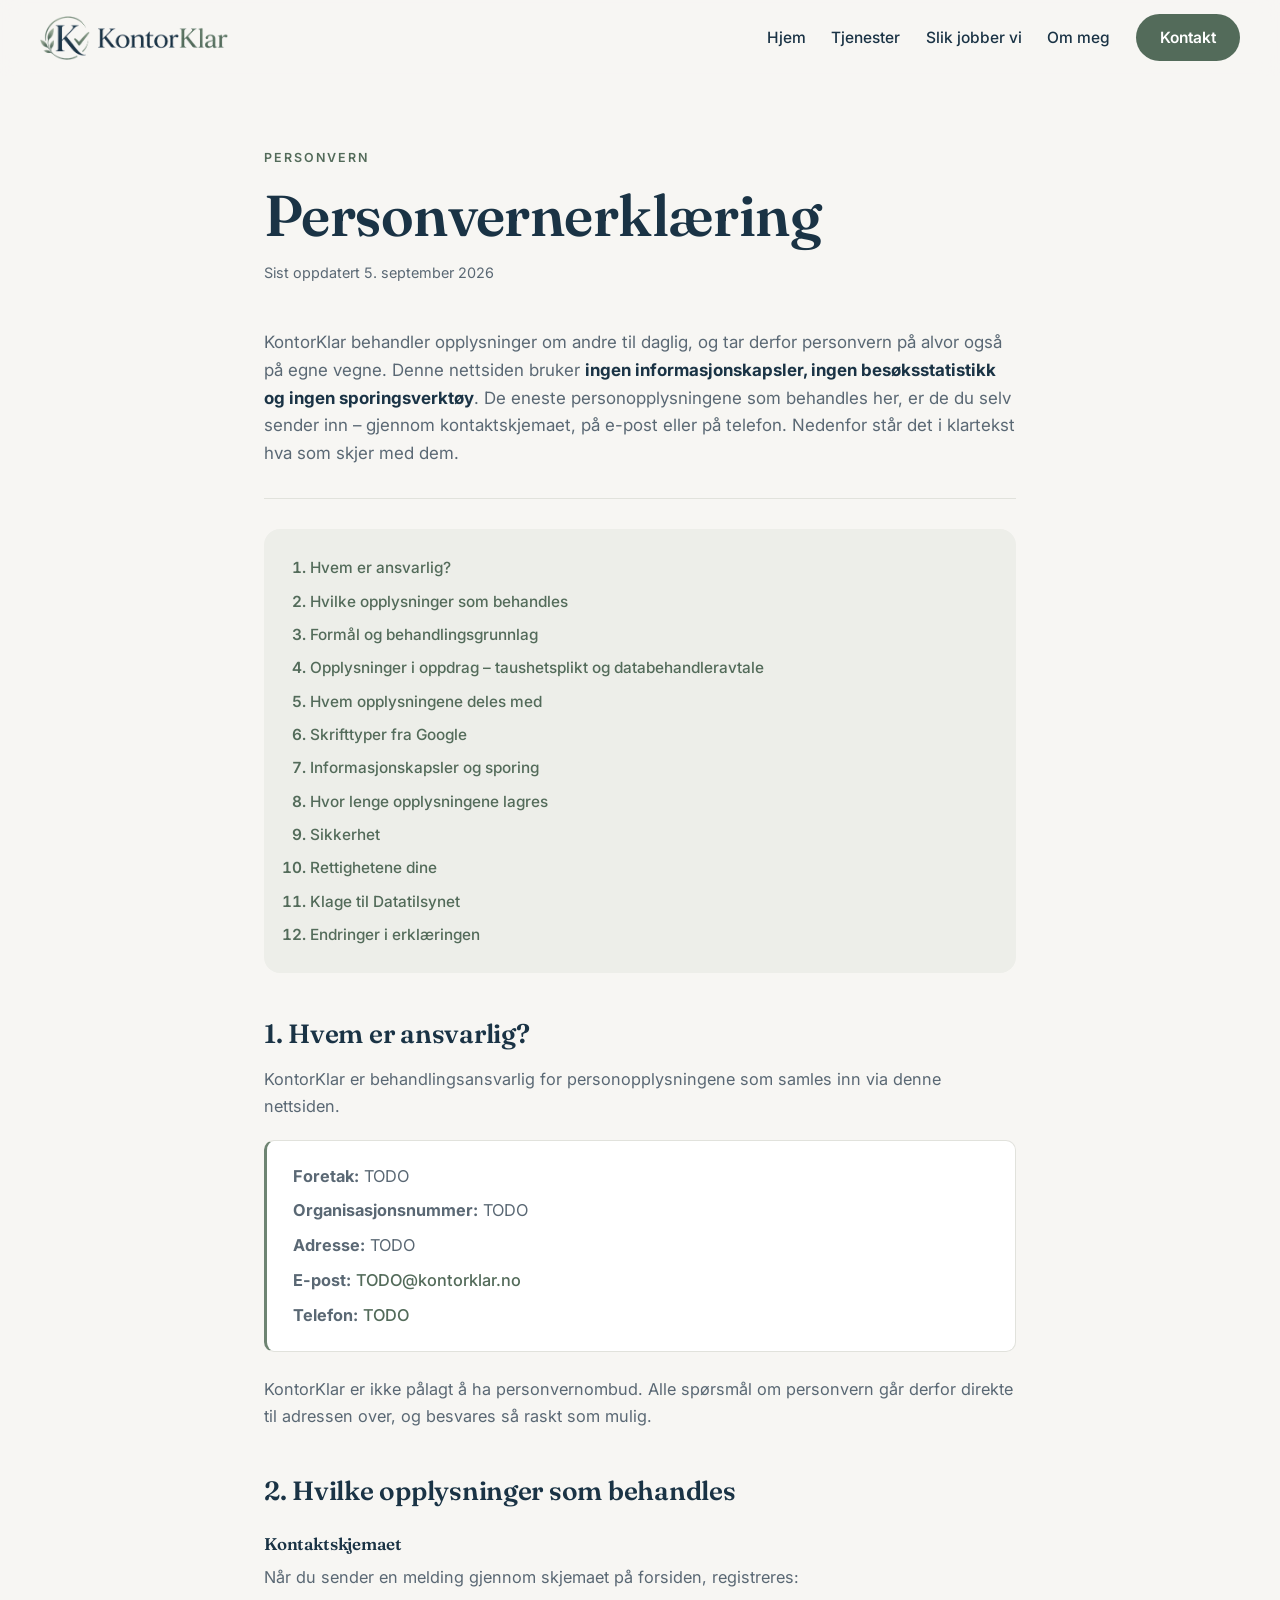
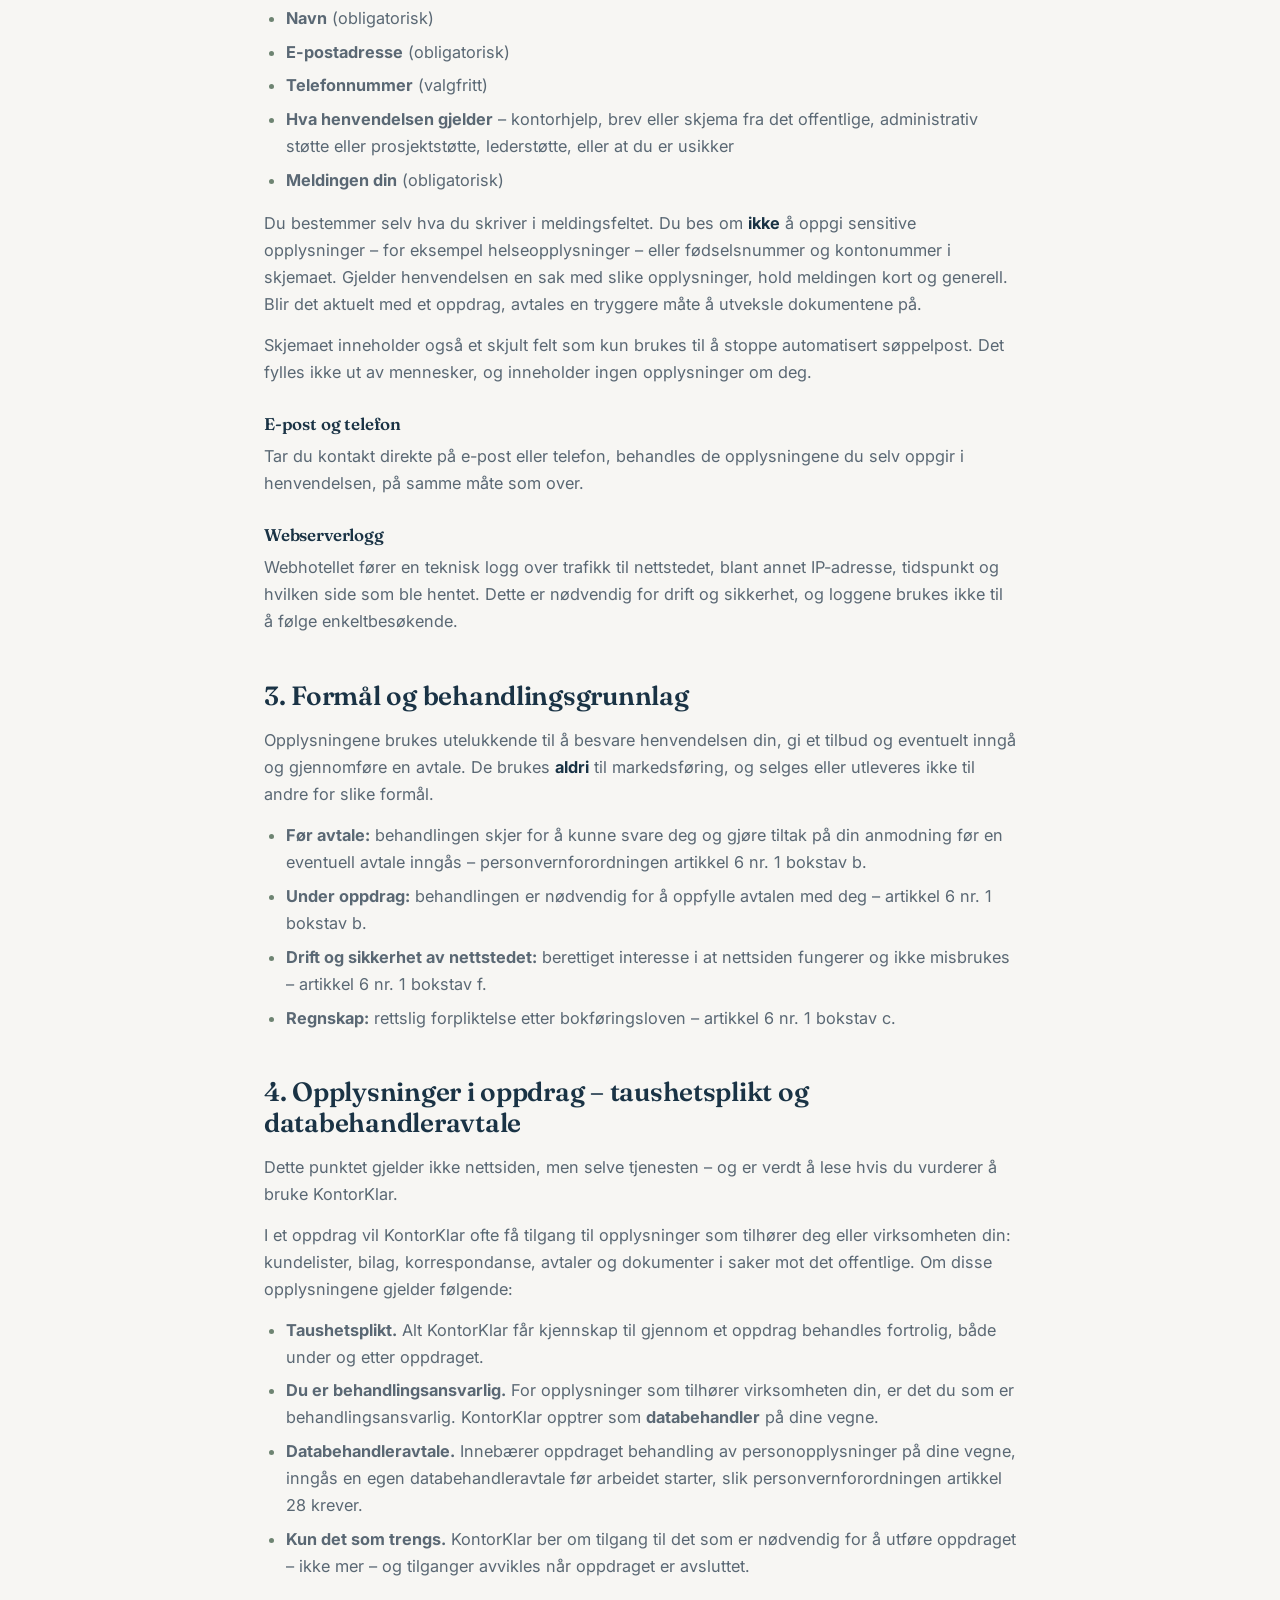
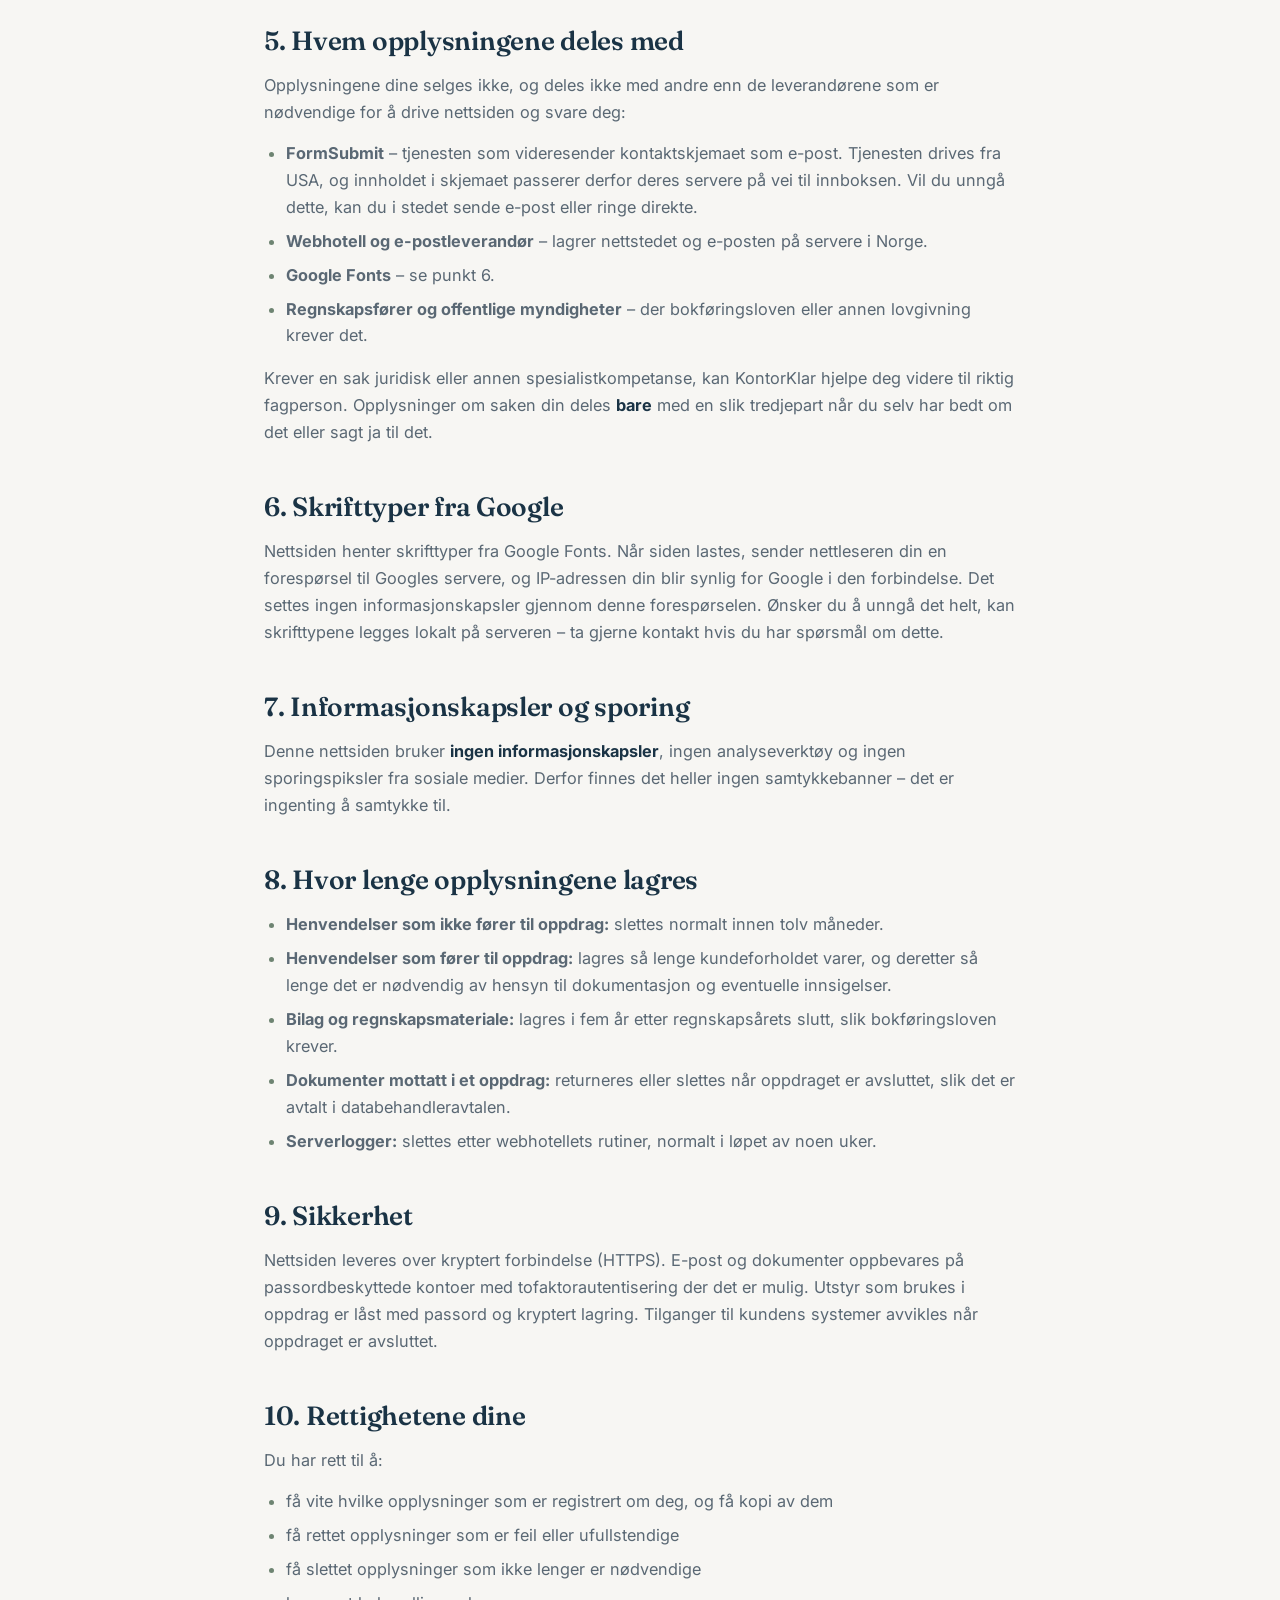
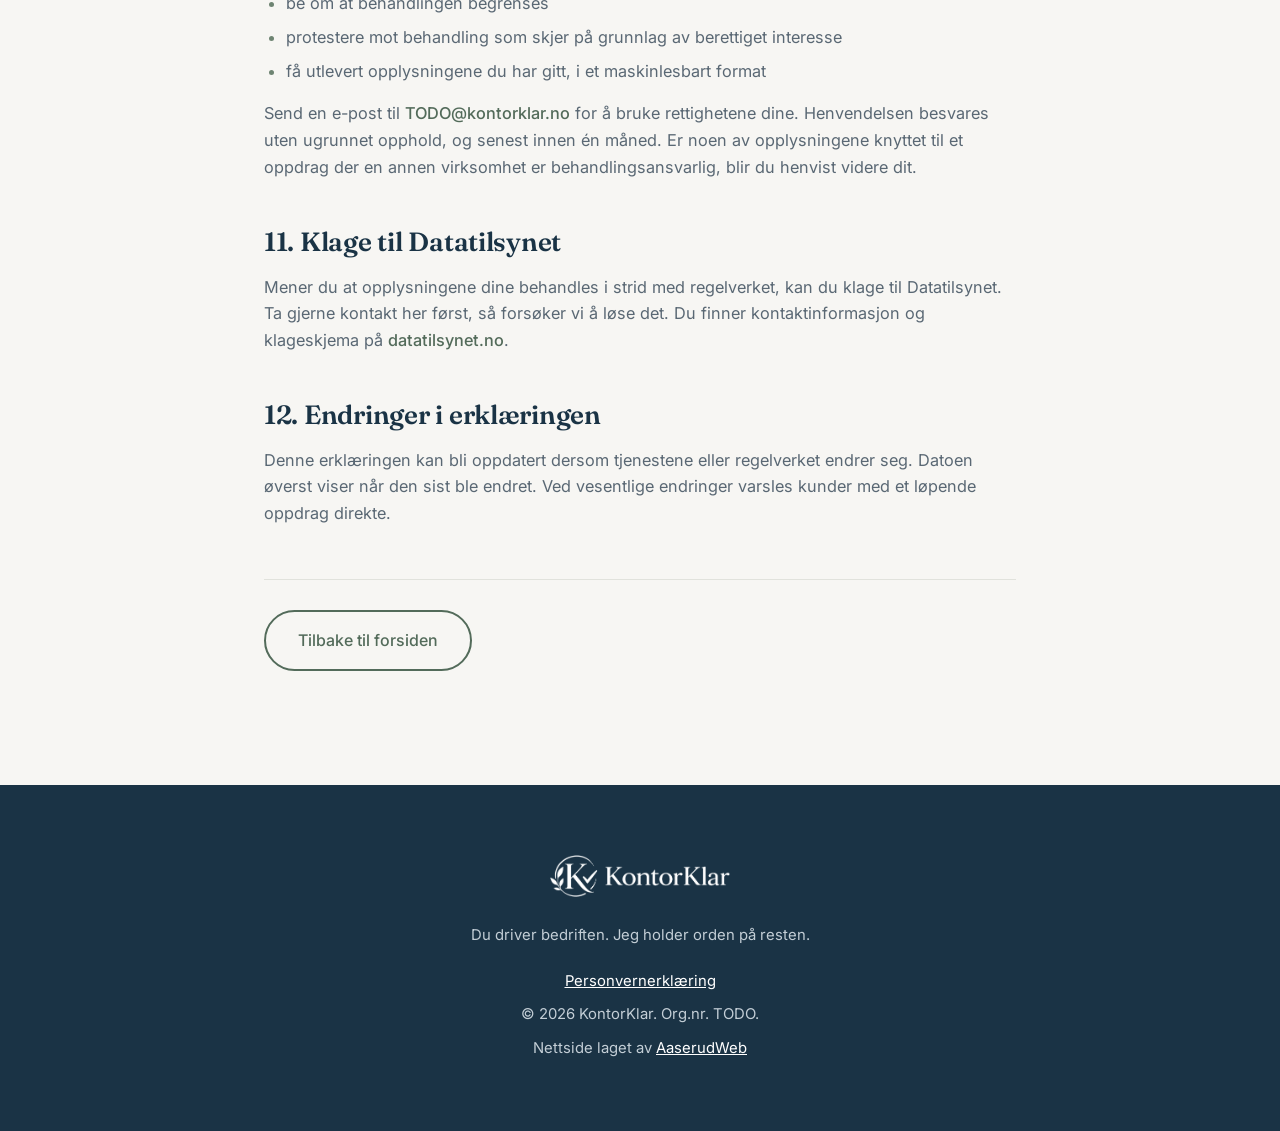
==== personvern.html @ ca3fec5f "Ny kundeside for KontorKlar Statisk én-sides nettside etter husmønsteret: ren HTML/CSS/JS, ingen byg" ====
<!DOCTYPE html>
<html lang="no">
<head>
<meta charset="UTF-8">
<meta name="viewport" content="width=device-width, initial-scale=1.0">
<title>Personvernerklæring – KontorKlar</title>
<meta name="description" content="Slik behandler KontorKlar personopplysninger. Nettsiden bruker ingen informasjonskapsler og ingen sporingsverktøy – kun opplysningene du selv sender inn.">
<link rel="canonical" href="https://kontorklar.no/personvern.html">
<link rel="preconnect" href="https://fonts.googleapis.com">
<link rel="preconnect" href="https://fonts.gstatic.com" crossorigin>
<link href="https://fonts.googleapis.com/css2?family=Fraunces:opsz,wght@9..144,500;9..144,600&family=Inter:wght@400;500;600;700&display=swap" rel="stylesheet">
<link rel="stylesheet" href="css/style.css">
<link rel="icon" type="image/png" href="favicon.png">
</head>
<body>

<a href="#innhold" class="skip-link">Hopp til hovedinnhold</a>

<!-- ======== HEADER ======== -->
<header class="site-header" id="siteHeader">
  <a class="logo" href="index.html" aria-label="KontorKlar – til forsiden">
    <img class="logo__img" src="bilder/logo.png" width="853" height="200"
         alt="KontorKlar – administrativ støtte og lederstøtte">
  </a>
  <nav class="site-nav" id="siteNav" aria-label="Hovedmeny">
    <a href="index.html">Hjem</a>
    <a href="index.html#tjenester">Tjenester</a>
    <a href="index.html#slik">Slik jobber vi</a>
    <a href="index.html#om">Om meg</a>
    <a href="index.html#kontakt" class="nav-cta">Kontakt</a>
  </nav>
  <button class="nav-toggle" id="navToggle" aria-label="Åpne meny" aria-expanded="false" aria-controls="siteNav">
    <span></span><span></span><span></span>
  </button>
</header>

<main id="innhold" tabindex="-1">

  <section class="legal-hero">
    <p class="section-kicker">Personvern</p>
    <h1>Personvernerklæring</h1>
    <!-- TODO: oppdater datoen når erklæringen ferdigstilles -->
    <p class="legal-updated">Sist oppdatert 5. september 2026</p>
  </section>

  <article class="legal">

    <p class="legal-lead">
      KontorKlar behandler opplysninger om andre til daglig, og tar derfor
      personvern på alvor også på egne vegne. Denne nettsiden bruker
      <strong>ingen informasjonskapsler, ingen besøksstatistikk og ingen
      sporingsverktøy</strong>. De eneste personopplysningene som behandles her,
      er de du selv sender inn – gjennom kontaktskjemaet, på e-post eller på
      telefon. Nedenfor står det i klartekst hva som skjer med dem.
    </p>

    <ol class="legal-toc">
      <li><a href="#ansvarlig">Hvem er ansvarlig?</a></li>
      <li><a href="#opplysninger">Hvilke opplysninger som behandles</a></li>
      <li><a href="#grunnlag">Formål og behandlingsgrunnlag</a></li>
      <li><a href="#oppdrag">Opplysninger i oppdrag – taushetsplikt og databehandleravtale</a></li>
      <li><a href="#deling">Hvem opplysningene deles med</a></li>
      <li><a href="#fonter">Skrifttyper fra Google</a></li>
      <li><a href="#cookies">Informasjonskapsler og sporing</a></li>
      <li><a href="#lagringstid">Hvor lenge opplysningene lagres</a></li>
      <li><a href="#sikkerhet">Sikkerhet</a></li>
      <li><a href="#rettigheter">Rettighetene dine</a></li>
      <li><a href="#klage">Klage til Datatilsynet</a></li>
      <li><a href="#endringer">Endringer i erklæringen</a></li>
    </ol>

    <!-- 1 -->
    <h2 id="ansvarlig">1. Hvem er ansvarlig?</h2>
    <p>
      KontorKlar er behandlingsansvarlig for personopplysningene som samles inn
      via denne nettsiden.
    </p>
    <div class="legal-box">
      <ul>
        <!-- TODO: fyll inn foretaksnavn, org.nr., adresse, e-post og telefon -->
        <li><strong>Foretak:</strong> TODO</li>
        <li><strong>Organisasjonsnummer:</strong> TODO</li>
        <li><strong>Adresse:</strong> TODO</li>
        <li><strong>E-post:</strong> <a href="mailto:TODO@kontorklar.no">TODO@kontorklar.no</a></li>
        <li><strong>Telefon:</strong> <a href="tel:+47TODO">TODO</a></li>
      </ul>
    </div>
    <p>
      KontorKlar er ikke pålagt å ha personvernombud. Alle spørsmål om personvern
      går derfor direkte til adressen over, og besvares så raskt som mulig.
    </p>

    <!-- 2 -->
    <h2 id="opplysninger">2. Hvilke opplysninger som behandles</h2>

    <h3>Kontaktskjemaet</h3>
    <p>Når du sender en melding gjennom skjemaet på forsiden, registreres:</p>
    <ul>
      <li><strong>Navn</strong> (obligatorisk)</li>
      <li><strong>E-postadresse</strong> (obligatorisk)</li>
      <li><strong>Telefonnummer</strong> (valgfritt)</li>
      <li><strong>Hva henvendelsen gjelder</strong> – kontorhjelp, brev eller skjema fra det offentlige, administrativ støtte eller prosjektstøtte, lederstøtte, eller at du er usikker</li>
      <li><strong>Meldingen din</strong> (obligatorisk)</li>
    </ul>
    <p>
      Du bestemmer selv hva du skriver i meldingsfeltet. Du bes om <strong>ikke</strong>
      å oppgi sensitive opplysninger – for eksempel helseopplysninger – eller
      fødselsnummer og kontonummer i skjemaet. Gjelder henvendelsen en sak med
      slike opplysninger, hold meldingen kort og generell. Blir det aktuelt med et
      oppdrag, avtales en tryggere måte å utveksle dokumentene på.
    </p>
    <p>
      Skjemaet inneholder også et skjult felt som kun brukes til å stoppe
      automatisert søppelpost. Det fylles ikke ut av mennesker, og inneholder
      ingen opplysninger om deg.
    </p>

    <h3>E-post og telefon</h3>
    <p>
      Tar du kontakt direkte på e-post eller telefon, behandles de opplysningene
      du selv oppgir i henvendelsen, på samme måte som over.
    </p>

    <h3>Webserverlogg</h3>
    <p>
      Webhotellet fører en teknisk logg over trafikk til nettstedet, blant annet
      IP-adresse, tidspunkt og hvilken side som ble hentet. Dette er nødvendig for
      drift og sikkerhet, og loggene brukes ikke til å følge enkeltbesøkende.
    </p>

    <!-- 3 -->
    <h2 id="grunnlag">3. Formål og behandlingsgrunnlag</h2>
    <p>
      Opplysningene brukes utelukkende til å besvare henvendelsen din, gi et
      tilbud og eventuelt inngå og gjennomføre en avtale. De brukes
      <strong>aldri</strong> til markedsføring, og selges eller utleveres ikke til
      andre for slike formål.
    </p>
    <ul>
      <li>
        <strong>Før avtale:</strong> behandlingen skjer for å kunne svare deg og
        gjøre tiltak på din anmodning før en eventuell avtale inngås – personvern­forordningen artikkel 6 nr. 1 bokstav b.
      </li>
      <li>
        <strong>Under oppdrag:</strong> behandlingen er nødvendig for å oppfylle
        avtalen med deg – artikkel 6 nr. 1 bokstav b.
      </li>
      <li>
        <strong>Drift og sikkerhet av nettstedet:</strong> berettiget interesse i
        at nettsiden fungerer og ikke misbrukes – artikkel 6 nr. 1 bokstav f.
      </li>
      <li>
        <strong>Regnskap:</strong> rettslig forpliktelse etter bokføringsloven –
        artikkel 6 nr. 1 bokstav c.
      </li>
    </ul>

    <!-- 4 -->
    <h2 id="oppdrag">4. Opplysninger i oppdrag – taushetsplikt og databehandleravtale</h2>
    <p>
      Dette punktet gjelder ikke nettsiden, men selve tjenesten – og er verdt å
      lese hvis du vurderer å bruke KontorKlar.
    </p>
    <p>
      I et oppdrag vil KontorKlar ofte få tilgang til opplysninger som tilhører
      deg eller virksomheten din: kundelister, bilag, korrespondanse, avtaler og
      dokumenter i saker mot det offentlige. Om disse opplysningene gjelder
      følgende:
    </p>
    <ul>
      <li>
        <strong>Taushetsplikt.</strong> Alt KontorKlar får kjennskap til gjennom
        et oppdrag behandles fortrolig, både under og etter oppdraget.
      </li>
      <li>
        <strong>Du er behandlingsansvarlig.</strong> For opplysninger som tilhører
        virksomheten din, er det du som er behandlingsansvarlig. KontorKlar
        opptrer som <strong>databehandler</strong> på dine vegne.
      </li>
      <li>
        <strong>Databehandleravtale.</strong> Innebærer oppdraget behandling av
        personopplysninger på dine vegne, inngås en egen databehandleravtale før
        arbeidet starter, slik personvernforordningen artikkel 28 krever.
      </li>
      <li>
        <strong>Kun det som trengs.</strong> KontorKlar ber om tilgang til det
        som er nødvendig for å utføre oppdraget – ikke mer – og tilganger avvikles
        når oppdraget er avsluttet.
      </li>
    </ul>

    <!-- 5 -->
    <h2 id="deling">5. Hvem opplysningene deles med</h2>
    <p>
      Opplysningene dine selges ikke, og deles ikke med andre enn de
      leverandørene som er nødvendige for å drive nettsiden og svare deg:
    </p>
    <ul>
      <li>
        <strong>FormSubmit</strong> – tjenesten som videresender kontaktskjemaet
        som e-post. Tjenesten drives fra USA, og innholdet i skjemaet passerer
        derfor deres servere på vei til innboksen. Vil du unngå dette, kan du i
        stedet sende e-post eller ringe direkte.
      </li>
      <li>
        <strong>Webhotell og e-postleverandør</strong> – lagrer nettstedet og
        e-posten på servere i Norge.
      </li>
      <li>
        <strong>Google Fonts</strong> – se punkt 6.
      </li>
      <li>
        <strong>Regnskapsfører og offentlige myndigheter</strong> – der
        bokføringsloven eller annen lovgivning krever det.
      </li>
    </ul>
    <p>
      Krever en sak juridisk eller annen spesialistkompetanse, kan KontorKlar
      hjelpe deg videre til riktig fagperson. Opplysninger om saken din deles
      <strong>bare</strong> med en slik tredjepart når du selv har bedt om det
      eller sagt ja til det.
    </p>

    <!-- 6 -->
    <h2 id="fonter">6. Skrifttyper fra Google</h2>
    <p>
      Nettsiden henter skrifttyper fra Google Fonts. Når siden lastes, sender
      nettleseren din en forespørsel til Googles servere, og IP-adressen din blir
      synlig for Google i den forbindelse. Det settes ingen informasjonskapsler
      gjennom denne forespørselen. Ønsker du å unngå det helt, kan skrifttypene
      legges lokalt på serveren – ta gjerne kontakt hvis du har spørsmål om dette.
    </p>

    <!-- 7 -->
    <h2 id="cookies">7. Informasjonskapsler og sporing</h2>
    <p>
      Denne nettsiden bruker <strong>ingen informasjonskapsler</strong>, ingen
      analyseverktøy og ingen sporingspiksler fra sosiale medier. Derfor finnes
      det heller ingen samtykkebanner – det er ingenting å samtykke til.
    </p>

    <!-- 8 -->
    <h2 id="lagringstid">8. Hvor lenge opplysningene lagres</h2>
    <ul>
      <li>
        <strong>Henvendelser som ikke fører til oppdrag:</strong> slettes normalt
        innen tolv måneder.
      </li>
      <li>
        <strong>Henvendelser som fører til oppdrag:</strong> lagres så lenge
        kundeforholdet varer, og deretter så lenge det er nødvendig av hensyn til
        dokumentasjon og eventuelle innsigelser.
      </li>
      <li>
        <strong>Bilag og regnskapsmateriale:</strong> lagres i fem år etter
        regnskapsårets slutt, slik bokføringsloven krever.
      </li>
      <li>
        <strong>Dokumenter mottatt i et oppdrag:</strong> returneres eller slettes
        når oppdraget er avsluttet, slik det er avtalt i databehandleravtalen.
      </li>
      <li>
        <strong>Serverlogger:</strong> slettes etter webhotellets rutiner,
        normalt i løpet av noen uker.
      </li>
    </ul>

    <!-- 9 -->
    <h2 id="sikkerhet">9. Sikkerhet</h2>
    <p>
      Nettsiden leveres over kryptert forbindelse (HTTPS). E-post og dokumenter
      oppbevares på passordbeskyttede kontoer med tofaktorautentisering der det er
      mulig. Utstyr som brukes i oppdrag er låst med passord og kryptert lagring.
      Tilganger til kundens systemer avvikles når oppdraget er avsluttet.
    </p>

    <!-- 10 -->
    <h2 id="rettigheter">10. Rettighetene dine</h2>
    <p>Du har rett til å:</p>
    <ul>
      <li>få vite hvilke opplysninger som er registrert om deg, og få kopi av dem</li>
      <li>få rettet opplysninger som er feil eller ufullstendige</li>
      <li>få slettet opplysninger som ikke lenger er nødvendige</li>
      <li>be om at behandlingen begrenses</li>
      <li>protestere mot behandling som skjer på grunnlag av berettiget interesse</li>
      <li>få utlevert opplysningene du har gitt, i et maskinlesbart format</li>
    </ul>
    <p>
      Send en e-post til <a href="mailto:TODO@kontorklar.no">TODO@kontorklar.no</a>
      for å bruke rettighetene dine. Henvendelsen besvares uten ugrunnet opphold,
      og senest innen én måned. Er noen av opplysningene knyttet til et oppdrag
      der en annen virksomhet er behandlingsansvarlig, blir du henvist videre dit.
    </p>

    <!-- 11 -->
    <h2 id="klage">11. Klage til Datatilsynet</h2>
    <p>
      Mener du at opplysningene dine behandles i strid med regelverket, kan du
      klage til Datatilsynet. Ta gjerne kontakt her først, så forsøker vi å løse
      det. Du finner kontaktinformasjon og klageskjema på
      <a href="https://www.datatilsynet.no/" target="_blank" rel="noopener">datatilsynet.no<span class="visually-hidden"> (åpnes i ny fane)</span></a>.
    </p>

    <!-- 12 -->
    <h2 id="endringer">12. Endringer i erklæringen</h2>
    <p>
      Denne erklæringen kan bli oppdatert dersom tjenestene eller regelverket
      endrer seg. Datoen øverst viser når den sist ble endret. Ved vesentlige
      endringer varsles kunder med et løpende oppdrag direkte.
    </p>

    <p class="legal-back">
      <a class="btn btn--ghost" href="index.html">Tilbake til forsiden</a>
    </p>

  </article>

</main>

<!-- ======== FOOTER ======== -->
<footer class="site-footer">
  <div class="footer__brand">
    <img src="bilder/logo-lys.png" width="853" height="200" alt="KontorKlar" loading="lazy">
  </div>
  <p class="footer__tagline">Du driver bedriften. Jeg holder orden på resten.</p>
  <p class="footer__legal"><a href="personvern.html">Personvernerklæring</a></p>
  <p class="footer__copy">© <span id="year">2026</span> KontorKlar. Org.nr. TODO.</p>
  <p class="footer__credit">Nettside laget av <a href="https://aaserudweb.no" target="_blank" rel="noopener">AaserudWeb</a></p>
</footer>

<script src="js/main.js"></script>
</body>
</html>
---- css/style.css ----
/* ============================================================
   KontorKlar – kontorklar.no
   Ett stilark, ingen rammeverk, ingen byggesteg.
   Fargene ligger som variabler øverst – endre der, ikke nedover.
   ============================================================ */

/* ======== VARIABLER ======== */

/* Navy og grønn er hentet rett ut av logofila (bilder/logo.png):
   #1A3345 fra «Kontor», #536B5A fra «Klar». Endres logoen, hent
   fargene på nytt derfra – ikke gjett. */
:root {
  --bg: #f7f6f3;            /* varm off-white, samme som delingsbildet */
  --bg-alt: #edeee9;        /* annenhver seksjon */
  --surface: #ffffff;
  --border: #e1e2dc;

  --ink: #1a3345;           /* merkenavy – brødtekst og overskrifter */
  --ink-soft: #5a6874;      /* dempet tekst – 5,3:1 mot --bg */

  --green: #6e8472;         /* lys bladgrønn – ikoner og grafikk (3,7:1) */
  --green-strong: #536b5a;  /* merkegrønn – tekst og knapper (5,4:1) */
  --green-dark: #3e5344;    /* hover */
  --green-wash: #e8ece7;    /* svak grønn flate bak ikoner */

  --dark: #1a3345;          /* merkenavy – fremhevet bånd og footer */
  --dark-soft: #c3ced6;     /* dempet tekst på mørk bakgrunn – 8,2:1 */
  --dark-border: #31495c;

  --field-border: #767f94;  /* synlig kant på skjemafelt (WCAG 1.4.11) */

  --radius: 16px;
  --radius-sm: 10px;
  --shadow: 0 10px 40px rgba(26, 51, 69, 0.08);
  --shadow-lift: 0 16px 44px rgba(26, 51, 69, 0.13);

  --font-head: "Fraunces", Georgia, "Times New Roman", serif;
  --font-body: "Inter", system-ui, -apple-system, "Segoe UI", sans-serif;
  --container: 1120px;
  --header-h: 76px;
}

* { box-sizing: border-box; margin: 0; padding: 0; }

html {
  scroll-behavior: smooth;
  /* Ankerlenker skal ikke havne bak den faste headeren */
  scroll-padding-top: calc(var(--header-h) + 16px);
}

body {
  background: var(--bg);
  color: var(--ink);
  font-family: var(--font-body);
  font-size: 1.02rem;
  line-height: 1.65;
  -webkit-font-smoothing: antialiased;
  overflow-x: hidden;
}

h1, h2, h3 {
  font-family: var(--font-head);
  font-weight: 600;
  line-height: 1.15;
  letter-spacing: -0.01em;
}

h1 { font-size: clamp(2.1rem, 5.2vw, 3.6rem); }
h2 { font-size: clamp(1.75rem, 3.8vw, 2.6rem); }
h3 { font-size: clamp(1.12rem, 1.9vw, 1.35rem); }

p { color: var(--ink-soft); }

a { color: inherit; text-decoration: none; }

img { max-width: 100%; display: block; }

ul { list-style: none; }

/* ======== TILGJENGELIGHET ======== */

/* Tydelig omriss for alt som kan nås med Tab. :focus-visible vises kun
   ved tastaturbruk, ikke ved museklikk. */
:focus-visible {
  outline: 3px solid var(--green-strong);
  outline-offset: 3px;
  border-radius: 4px;
}

/* «Hopp til hovedinnhold» – skjult til den får tastaturfokus. */
.skip-link {
  position: absolute;
  left: 12px;
  top: -70px;
  z-index: 1200;
  background: var(--surface);
  color: var(--ink);
  padding: 12px 20px;
  border: 1px solid var(--border);
  border-radius: var(--radius-sm);
  font-weight: 600;
  transition: top 0.2s ease;
}
.skip-link:focus { top: 12px; }

/* Synlig for skjermlesere, skjult visuelt. */
.visually-hidden {
  position: absolute !important;
  width: 1px; height: 1px;
  padding: 0; margin: -1px;
  overflow: hidden;
  clip: rect(0, 0, 0, 0);
  white-space: nowrap;
  border: 0;
}

/* ======== LAYOUT ======== */

.container {
  width: 100%;
  max-width: var(--container);
  margin: 0 auto;
  padding: 0 24px;
}

section {
  padding: clamp(64px, 9vw, 118px) 0;
}

.section-alt { background: var(--bg-alt); }

.section-head {
  max-width: 720px;
  margin-bottom: clamp(36px, 5vw, 58px);
}

.section-head--center {
  margin-left: auto;
  margin-right: auto;
  text-align: center;
}

/* Liten versal etikett over overskriften */
.section-kicker {
  font-size: 0.78rem;
  font-weight: 600;
  letter-spacing: 0.16em;
  text-transform: uppercase;
  color: var(--green-strong);
  margin-bottom: 14px;
}

.section-head p {
  margin-top: 16px;
  font-size: 1.08rem;
}

/* ======== KNAPPER ======== */

.btn {
  display: inline-block;
  padding: 15px 32px;
  border-radius: 999px;
  font-family: var(--font-body);
  font-size: 1rem;
  font-weight: 600;
  border: 2px solid transparent;
  cursor: pointer;
  text-align: center;
  transition: transform 0.2s ease, background 0.2s ease, color 0.2s ease,
              border-color 0.2s ease, box-shadow 0.2s ease;
}
.btn:hover { transform: translateY(-2px); }

.btn--primary {
  background: var(--green-strong);
  color: #fff;
  box-shadow: 0 8px 24px rgba(83, 107, 90, 0.28);
}
.btn--primary:hover { background: var(--green-dark); }

.btn--ghost {
  border-color: var(--green-strong);
  color: var(--green-strong);
  background: transparent;
}
.btn--ghost:hover { background: var(--green-wash); }

/* På mørk bakgrunn */
.btn--light {
  background: #fff;
  color: var(--dark);
}
.btn--light:hover { background: var(--dark-soft); }

.btn--full { display: block; width: 100%; }

.btn-row {
  display: flex;
  flex-wrap: wrap;
  gap: 14px;
  margin-top: 34px;
}

/* ======== HEADER ======== */

.site-header {
  position: fixed;
  inset: 0 0 auto 0;
  z-index: 1000;
  height: var(--header-h);
  display: flex;
  align-items: center;
  justify-content: space-between;
  gap: 20px;
  padding: 0 clamp(18px, 4vw, 40px);
  background: rgba(247, 246, 243, 0.82);
  backdrop-filter: blur(10px);
  -webkit-backdrop-filter: blur(10px);
  border-bottom: 1px solid transparent;
  transition: background 0.25s ease, border-color 0.25s ease, box-shadow 0.25s ease;
}
.site-header.is-scrolled {
  background: rgba(247, 246, 243, 0.96);
  border-bottom-color: var(--border);
  box-shadow: 0 4px 20px rgba(26, 51, 69, 0.06);
}

.logo {
  display: inline-flex;
  align-items: center;
  gap: 11px;
  flex-shrink: 0;
}
/* Logoen er en horisontal låsing av merket og ordmerket, klippet ut av
   kundens logofil. Ordmerket ligger i bildet, så headeren har ingen
   egen tekst ved siden av. */
.logo__img {
  height: 44px;
  width: auto;
  display: block;
}

.site-nav {
  display: flex;
  align-items: center;
  gap: clamp(14px, 2vw, 30px);
  font-size: 0.97rem;
  font-weight: 500;
}
.site-nav a { color: var(--ink); transition: color 0.2s ease; }
.site-nav a:hover { color: var(--green-strong); }

.site-nav .nav-cta {
  background: var(--green-strong);
  color: #fff;
  padding: 11px 24px;
  border-radius: 999px;
  font-weight: 600;
}
.site-nav .nav-cta:hover { background: var(--green-dark); color: #fff; }

/* Hamburger – skjult over 760px */
.nav-toggle {
  display: none;
  flex-direction: column;
  justify-content: center;
  gap: 6px;
  width: 46px;
  height: 46px;
  padding: 0 10px;
  background: transparent;
  border: 0;
  cursor: pointer;
}
.nav-toggle span {
  display: block;
  height: 2px;
  width: 100%;
  background: var(--ink);
  border-radius: 2px;
  transition: transform 0.25s ease, opacity 0.2s ease;
}
.nav-toggle.is-open span:nth-child(1) { transform: translateY(8px) rotate(45deg); }
.nav-toggle.is-open span:nth-child(2) { opacity: 0; }
.nav-toggle.is-open span:nth-child(3) { transform: translateY(-8px) rotate(-45deg); }

/* ======== HERO ======== */

.hero {
  padding-top: calc(var(--header-h) + clamp(56px, 9vw, 104px));
  padding-bottom: clamp(64px, 9vw, 110px);
  position: relative;
  overflow: hidden;
}

/* Rolig grønn tone i bakgrunnen – ingen bilder nødvendig */
.hero::before {
  content: "";
  position: absolute;
  top: -18%;
  right: -12%;
  width: min(760px, 70vw);
  aspect-ratio: 1;
  border-radius: 50%;
  background: radial-gradient(circle, rgba(110, 132, 114, 0.20), rgba(110, 132, 114, 0) 68%);
  pointer-events: none;
}

.hero .container { position: relative; }

.hero__inner { max-width: 780px; }

.hero__eyebrow {
  display: inline-block;
  background: var(--green-wash);
  color: var(--green-strong);
  font-size: 0.83rem;
  font-weight: 600;
  letter-spacing: 0.06em;
  padding: 7px 16px;
  border-radius: 999px;
  margin-bottom: 24px;
}

.hero h1 { margin-bottom: 22px; }

.hero__lead {
  font-size: clamp(1.05rem, 1.9vw, 1.24rem);
  max-width: 620px;
}

/* Tre korte tillitspunkter under knappene */
.hero__points {
  display: flex;
  flex-wrap: wrap;
  gap: 12px 30px;
  margin-top: 40px;
  font-size: 0.95rem;
  color: var(--ink-soft);
}
.hero__points li {
  display: flex;
  align-items: center;
  gap: 9px;
}
.hero__points svg {
  width: 19px; height: 19px;
  color: var(--green);
  flex-shrink: 0;
}

/* ======== TJENESTEKORT ======== */

.card-grid {
  display: grid;
  grid-template-columns: repeat(auto-fit, minmax(270px, 1fr));
  gap: 22px;
}

/* Fire tjenestekort ligger best i 2×2. Med auto-fit blir det tre på
   første rad og ett alene på den andre, og det ser uferdig ut. */
#tjenester .card-grid {
  grid-template-columns: repeat(2, 1fr);
}

.card {
  background: var(--surface);
  border: 1px solid var(--border);
  border-radius: var(--radius);
  padding: clamp(26px, 3vw, 34px);
  box-shadow: var(--shadow);
  transition: transform 0.25s ease, box-shadow 0.25s ease;
}
.card:hover {
  transform: translateY(-4px);
  box-shadow: var(--shadow-lift);
}

.card__icon {
  width: 52px;
  height: 52px;
  display: grid;
  place-items: center;
  border-radius: 14px;
  background: var(--green-wash);
  color: var(--green-strong);
  margin-bottom: 20px;
}
.card__icon svg { width: 26px; height: 26px; }

.card h3 { margin-bottom: 12px; }
.card p { font-size: 0.97rem; }

/* Punktliste inne i kortene – konkrete oppgaver, ikke kategorier */
.card__list {
  margin-top: 16px;
  display: flex;
  flex-wrap: wrap;
  gap: 7px;
}
.card__list li {
  font-size: 0.85rem;
  color: var(--ink-soft);
  background: var(--bg-alt);
  border-radius: 999px;
  padding: 5px 13px;
}

/* ======== FREMHEVET BÅND: BREV OG OFFENTLIG KONTAKT ======== */

.band {
  background: var(--dark);
  color: #fff;
}
.band h2 { color: #fff; }
.band p { color: var(--dark-soft); }

.band__grid {
  display: grid;
  grid-template-columns: 1.05fr 0.95fr;
  gap: clamp(34px, 5vw, 68px);
  align-items: center;
}

.band__lead {
  font-size: clamp(1.02rem, 1.7vw, 1.15rem);
  margin-top: 18px;
}

/* Nummererte steg: oversikt → frister → dokumentasjon → svar */
.steps { margin-top: 30px; display: grid; gap: 18px; }
.steps li {
  display: flex;
  gap: 16px;
  align-items: flex-start;
}
.steps__num {
  flex-shrink: 0;
  width: 34px; height: 34px;
  display: grid;
  place-items: center;
  border-radius: 50%;
  border: 1px solid var(--dark-border);
  background: rgba(255, 255, 255, 0.06);
  font-size: 0.88rem;
  font-weight: 600;
  color: #fff;
}
.steps strong { display: block; color: #fff; font-weight: 600; }
.steps span.steps__text { color: var(--dark-soft); font-size: 0.95rem; }

/* Sitatboksen: «Én kontakt – riktig hjelp.» */
.band__quote {
  background: rgba(255, 255, 255, 0.05);
  border: 1px solid var(--dark-border);
  border-radius: var(--radius);
  padding: clamp(28px, 4vw, 40px);
}
.band__quote blockquote {
  font-family: var(--font-head);
  font-size: clamp(1.3rem, 2.4vw, 1.7rem);
  line-height: 1.3;
  color: #fff;
  margin-bottom: 18px;
}
.band__quote p { font-size: 0.97rem; }
.band__quote .btn { margin-top: 26px; }

/* ======== SLIK KAN DU KJØPE ======== */

.plan {
  background: var(--surface);
  border: 1px solid var(--border);
  border-radius: var(--radius);
  padding: clamp(28px, 3.2vw, 38px);
  display: flex;
  flex-direction: column;
}
.plan__tag {
  font-size: 0.78rem;
  font-weight: 600;
  letter-spacing: 0.14em;
  text-transform: uppercase;
  color: var(--green-strong);
  margin-bottom: 14px;
}
.plan h3 { margin-bottom: 12px; }
.plan p { font-size: 0.97rem; }
.plan__note {
  margin-top: auto;
  padding-top: 22px;
  font-size: 0.88rem;
  color: var(--ink-soft);
}

.section-foot {
  margin-top: 40px;
  text-align: center;
}
.section-foot p { margin-bottom: 22px; }

/* ======== HVEM ======== */

/* Ni målgrupper – tre kolonner gir et rent 3×3 i stedet for 5+4 */
.who-grid {
  display: grid;
  grid-template-columns: repeat(3, 1fr);
  gap: 14px;
}
.who-grid li {
  display: flex;
  align-items: center;
  gap: 12px;
  background: var(--surface);
  border: 1px solid var(--border);
  border-radius: var(--radius-sm);
  padding: 16px 20px;
  font-size: 0.97rem;
  font-weight: 500;
}
.who-grid svg {
  width: 18px; height: 18px;
  color: var(--green);
  flex-shrink: 0;
}

/* ======== OM TRUDE ======== */

.about {
  display: grid;
  grid-template-columns: 0.85fr 1.15fr;
  gap: clamp(34px, 5vw, 70px);
  align-items: center;
}

.about__figure { margin: 0; }

.about__photo {
  width: 100%;
  aspect-ratio: 4 / 5;
  object-fit: cover;
  border-radius: var(--radius);
  box-shadow: var(--shadow);
}

/* Midlertidig monogram til portrettet foreligger */
.about__placeholder {
  width: 100%;
  aspect-ratio: 4 / 5;
  border-radius: var(--radius);
  background: linear-gradient(160deg, var(--green-wash), var(--bg-alt));
  border: 1px solid var(--border);
  display: grid;
  place-items: center;
  box-shadow: var(--shadow);
}
.about__placeholder span {
  font-family: var(--font-head);
  font-size: clamp(2.4rem, 6vw, 3.6rem);
  color: var(--green-strong);
}

.about__body h2 { margin-bottom: 20px; }
.about__body p + p { margin-top: 16px; }

.about__quote {
  font-family: var(--font-head);
  font-size: clamp(1.2rem, 2.2vw, 1.5rem);
  line-height: 1.35;
  color: var(--ink);
  border-left: 3px solid var(--green);
  padding-left: 20px;
  margin: 28px 0;
}

/* Verdiene: fleksibilitet, struktur, tillit, erfaring, diskresjon, gjennomføring */
.values {
  display: flex;
  flex-wrap: wrap;
  gap: 9px;
  margin-top: 26px;
}
.values li {
  font-size: 0.87rem;
  font-weight: 500;
  color: var(--green-strong);
  background: var(--green-wash);
  border-radius: 999px;
  padding: 7px 16px;
}

/* ======== KONTAKT ======== */

.contact {
  display: grid;
  grid-template-columns: 0.9fr 1.1fr;
  gap: clamp(34px, 5vw, 64px);
  align-items: start;
}

.contact-list { margin-top: 30px; display: grid; gap: 20px; }
.contact-list li {
  display: flex;
  flex-direction: column;
  gap: 3px;
}
.contact-list strong {
  font-size: 0.78rem;
  font-weight: 600;
  letter-spacing: 0.13em;
  text-transform: uppercase;
  color: var(--ink-soft);
}
.contact-list a,
.contact-list span {
  font-size: 1.06rem;
  font-weight: 500;
  color: var(--green-strong);
}
.contact-list a:hover { text-decoration: underline; }

/* Fyller ut venstre kolonne, som ellers ble stående tom under
   kontaktopplysningene – og senker terskelen for å ta kontakt ved å
   si hva som faktisk skjer etterpå. */
.contact-steps {
  margin-top: 38px;
  padding-top: 28px;
  border-top: 1px solid var(--border);
}
.contact-steps__head {
  font-size: 0.78rem;
  font-weight: 600;
  letter-spacing: 0.13em;
  text-transform: uppercase;
  color: var(--ink-soft);
  margin-bottom: 20px;
}
.contact-steps ol {
  list-style: none;
  counter-reset: steg;
  display: grid;
  gap: 15px;
}
.contact-steps li {
  counter-increment: steg;
  display: flex;
  gap: 14px;
  align-items: flex-start;
  font-size: 0.97rem;
  color: var(--ink-soft);
}
.contact-steps li::before {
  content: counter(steg);
  flex-shrink: 0;
  width: 28px;
  height: 28px;
  display: grid;
  place-items: center;
  border-radius: 50%;
  background: var(--green-wash);
  color: var(--green-strong);
  font-size: 0.85rem;
  font-weight: 600;
}

.contact-form {
  background: var(--surface);
  border: 1px solid var(--border);
  border-radius: var(--radius);
  padding: clamp(26px, 3.4vw, 40px);
  box-shadow: var(--shadow);
}

.form-row { margin-bottom: 18px; }
.form-row--split {
  display: grid;
  grid-template-columns: 1fr 1fr;
  gap: 18px;
}

.form-row label {
  display: block;
  font-size: 0.88rem;
  font-weight: 600;
  margin-bottom: 7px;
  color: var(--ink);
}

.form-row input,
.form-row select,
.form-row textarea {
  width: 100%;
  padding: 13px 15px;
  font-family: var(--font-body);
  font-size: 1rem;
  color: var(--ink);
  background: var(--bg);
  border: 1px solid var(--field-border);
  border-radius: var(--radius-sm);
  transition: border-color 0.2s ease, box-shadow 0.2s ease;
}
.form-row textarea { resize: vertical; min-height: 130px; }

.form-row input:focus,
.form-row select:focus,
.form-row textarea:focus {
  border-color: var(--green-strong);
  box-shadow: 0 0 0 3px rgba(83, 107, 90, 0.15);
}

.contact-form .btn { margin-top: 6px; }

.form-note {
  margin-top: 18px;
  font-size: 0.85rem;
  line-height: 1.55;
  color: var(--ink-soft);
}
.form-note a { color: var(--green-strong); font-weight: 600; }
.form-note a:hover { text-decoration: underline; }

/* ======== FOOTER ======== */

.site-footer {
  background: var(--dark);
  color: var(--dark-soft);
  text-align: center;
  padding: clamp(48px, 6vw, 70px) 24px;
}
.site-footer p { color: var(--dark-soft); font-size: 0.93rem; }

/* Footeren står på merkenavy, så her brukes den lyse revers-logoen */
.footer__brand {
  display: inline-block;
  margin-bottom: 18px;
}
.footer__brand img { height: 42px; width: auto; }

.footer__tagline { margin-bottom: 22px; }
.footer__legal { margin-bottom: 8px; }
.footer__legal a { color: #fff; text-decoration: underline; }
.footer__copy { font-size: 0.87rem; }
.footer__credit { font-size: 0.85rem; margin-top: 10px; }
.footer__credit a { color: #fff; text-decoration: underline; }

/* ======== JURIDISKE SIDER (personvern) ======== */

.legal-hero {
  padding-top: calc(var(--header-h) + clamp(44px, 6vw, 72px));
  padding-bottom: clamp(28px, 4vw, 44px);
  max-width: 800px;
  margin: 0 auto;
  padding-left: 24px;
  padding-right: 24px;
}
.legal-hero h1 { margin-bottom: 12px; }
.legal-updated { font-size: 0.9rem; }

.legal {
  max-width: 800px;
  margin: 0 auto;
  padding: 0 24px clamp(64px, 8vw, 100px);
}

.legal-lead {
  font-size: 1.06rem;
  padding-bottom: 30px;
  border-bottom: 1px solid var(--border);
}
.legal-lead strong { color: var(--ink); }

/* Innholdsfortegnelse med ankere til hvert kapittel */
.legal-toc {
  list-style: decimal;
  margin: 30px 0 46px;
  padding: 26px 26px 26px 46px;
  background: var(--bg-alt);
  border-radius: var(--radius);
  display: grid;
  gap: 8px;
  font-size: 0.96rem;
}
.legal-toc li::marker { color: var(--green-strong); font-weight: 600; }
.legal-toc a { color: var(--green-strong); font-weight: 500; }
.legal-toc a:hover { text-decoration: underline; }

.legal h2 {
  font-size: clamp(1.3rem, 2.4vw, 1.65rem);
  margin: 46px 0 16px;
  scroll-margin-top: calc(var(--header-h) + 20px);
}
.legal h3 {
  font-size: 1.06rem;
  margin: 28px 0 10px;
}
.legal p { margin-bottom: 14px; }
.legal p strong { color: var(--ink); }

.legal ul {
  list-style: disc;
  padding-left: 22px;
  margin-bottom: 16px;
  color: var(--ink-soft);
}
.legal ul li { margin-bottom: 7px; }
.legal ul li::marker { color: var(--green); }

.legal a { color: var(--green-strong); font-weight: 500; }
.legal a:hover { text-decoration: underline; }

/* Faktaboks – kontaktopplysninger, frister o.l. */
.legal-box {
  background: var(--surface);
  border: 1px solid var(--border);
  border-left: 3px solid var(--green);
  border-radius: var(--radius-sm);
  padding: 22px 26px;
  margin: 20px 0 24px;
}
.legal-box ul {
  list-style: none;
  padding: 0;
  margin: 0;
  display: grid;
  gap: 8px;
}
.legal-box ul li { margin: 0; }

.legal-back {
  margin-top: 52px;
  padding-top: 30px;
  border-top: 1px solid var(--border);
}

/* ======== REVEAL ========
   Seksjoner toner inn ved skroll.

   Merk at skjul-tilstanden henger på .js-ready, som main.js setter på
   <html> først når scriptet faktisk kjører. Er JavaScript slått av –
   eller blir js/main.js glemt ved opplasting – settes klassen aldri, og
   alt innhold vises som normalt. Innholdet kan altså ikke bli usynlig. */

.js-ready .reveal {
  opacity: 0;
  transform: translateY(24px);
  transition: opacity 0.6s ease, transform 0.6s ease;
}
.js-ready .reveal.is-visible {
  opacity: 1;
  transform: none;
}

/* ======== MOBIL ======== */

@media (max-width: 760px) {
  .nav-toggle { display: flex; }

  /* Menyen glir inn fra høyre */
  .site-nav {
    position: fixed;
    top: 0;
    right: 0;
    height: 100vh;
    width: min(78vw, 320px);
    flex-direction: column;
    align-items: flex-start;
    justify-content: center;
    gap: 26px;
    padding: 32px 34px;
    background: var(--surface);
    box-shadow: -12px 0 40px rgba(26, 51, 69, 0.16);
    transform: translateX(100%);
    transition: transform 0.3s ease;
    font-size: 1.1rem;
  }
  .site-nav.is-open { transform: translateX(0); }

  .band__grid,
  .about,
  .contact {
    grid-template-columns: 1fr;
  }

  /* ID-en over slår gjennom media queries, så den må nullstilles her */
  #tjenester .card-grid { grid-template-columns: 1fr; }

  .who-grid { grid-template-columns: 1fr; }

  /* Litt mindre logo, så den ikke krasjer med hamburgeren */
  .logo__img { height: 38px; }

  .form-row--split { grid-template-columns: 1fr; }

  .hero__points { gap: 10px 20px; }

  .btn-row .btn { flex: 1 1 100%; }
}

/* ======== REDUSERT BEVEGELSE ======== */

@media (prefers-reduced-motion: reduce) {
  html { scroll-behavior: auto; }
  *, *::before, *::after {
    animation-duration: 0.01ms !important;
    animation-iteration-count: 1 !important;
    transition-duration: 0.01ms !important;
  }
  .js-ready .reveal { opacity: 1; transform: none; }
  .btn:hover, .card:hover { transform: none; }
}
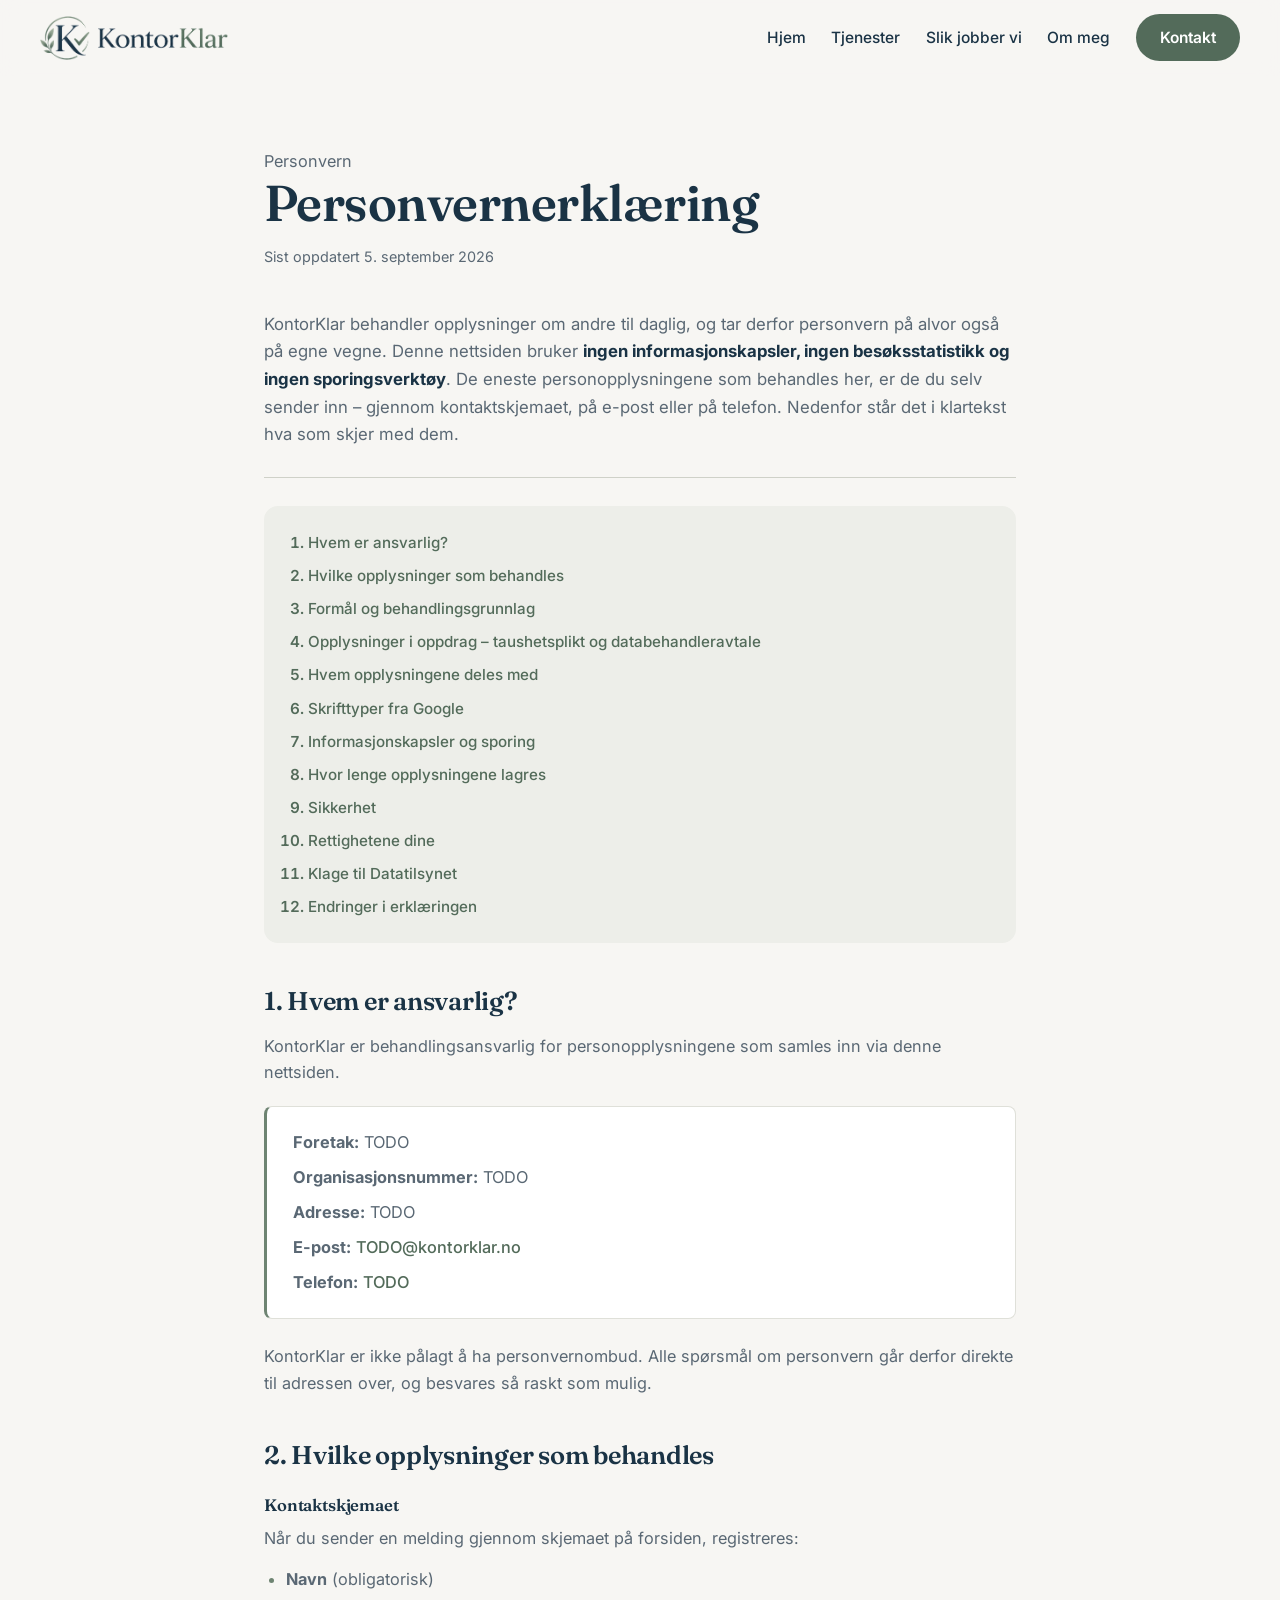
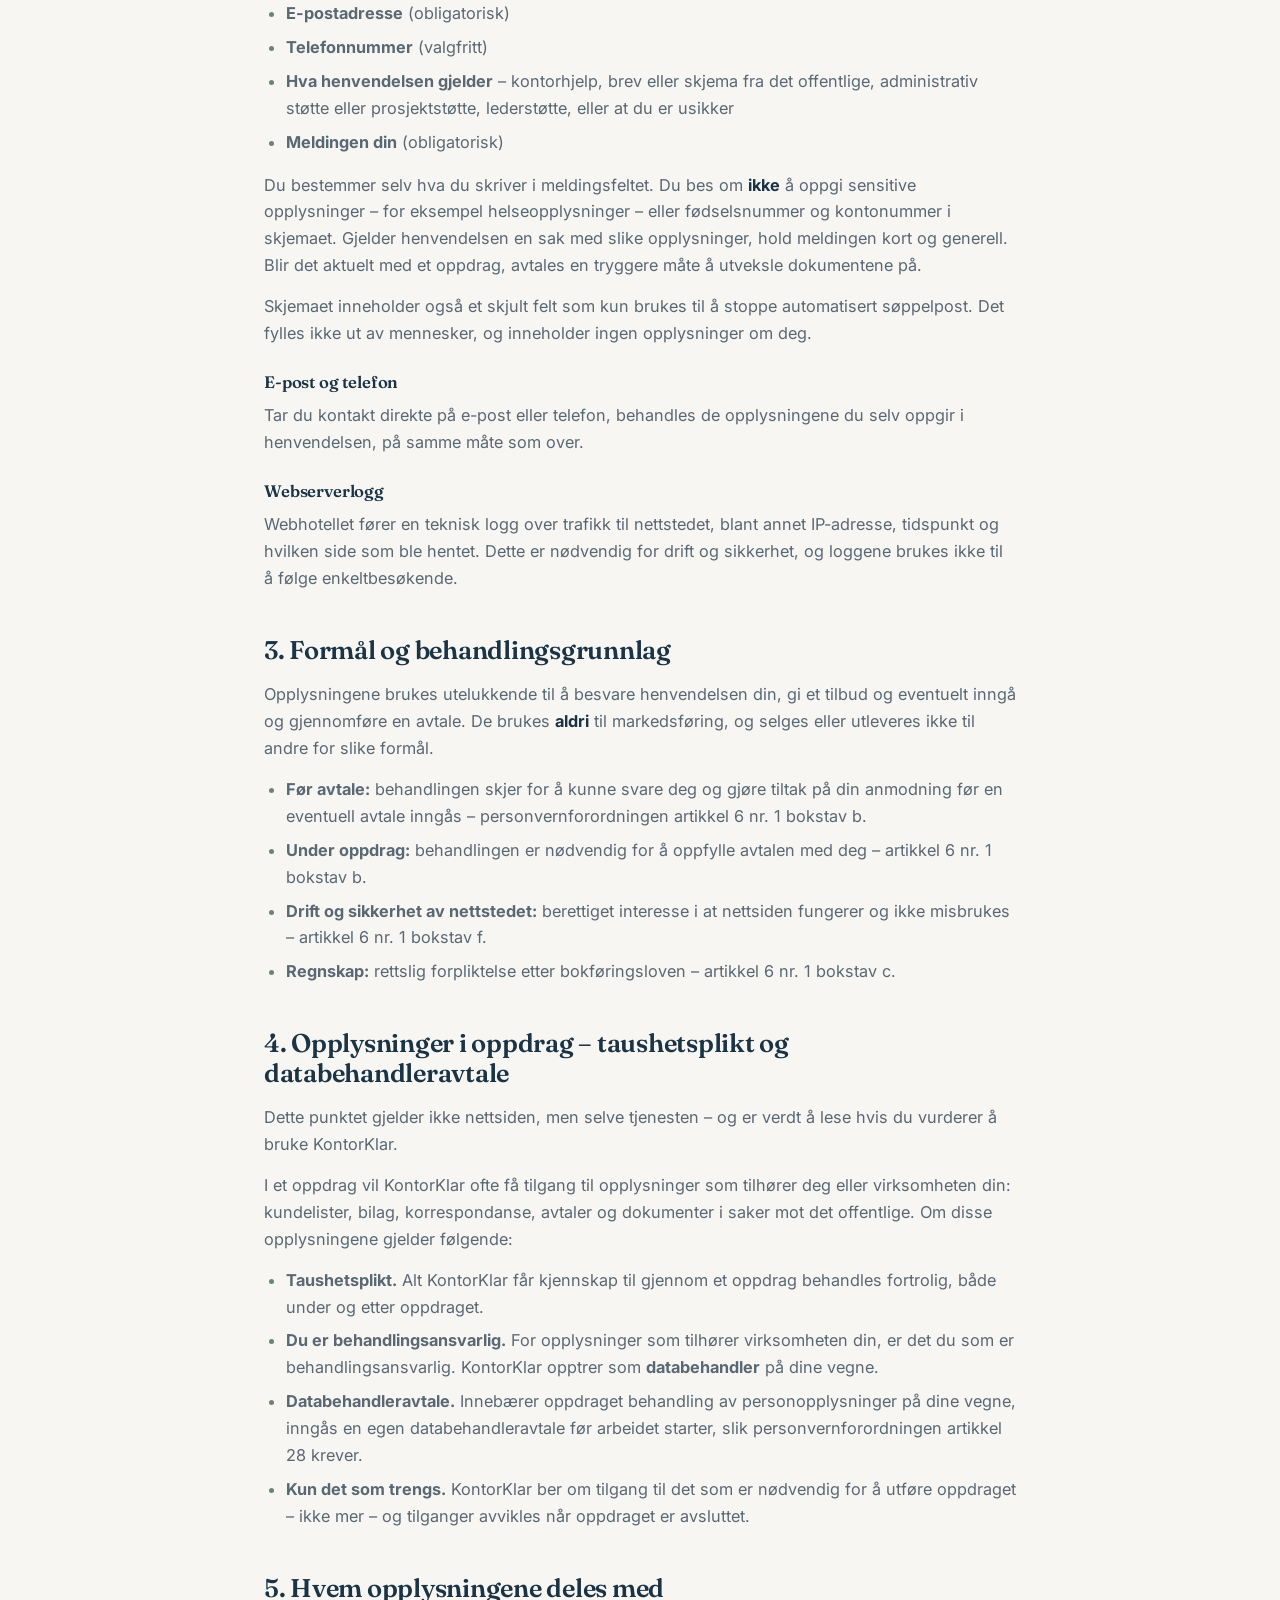
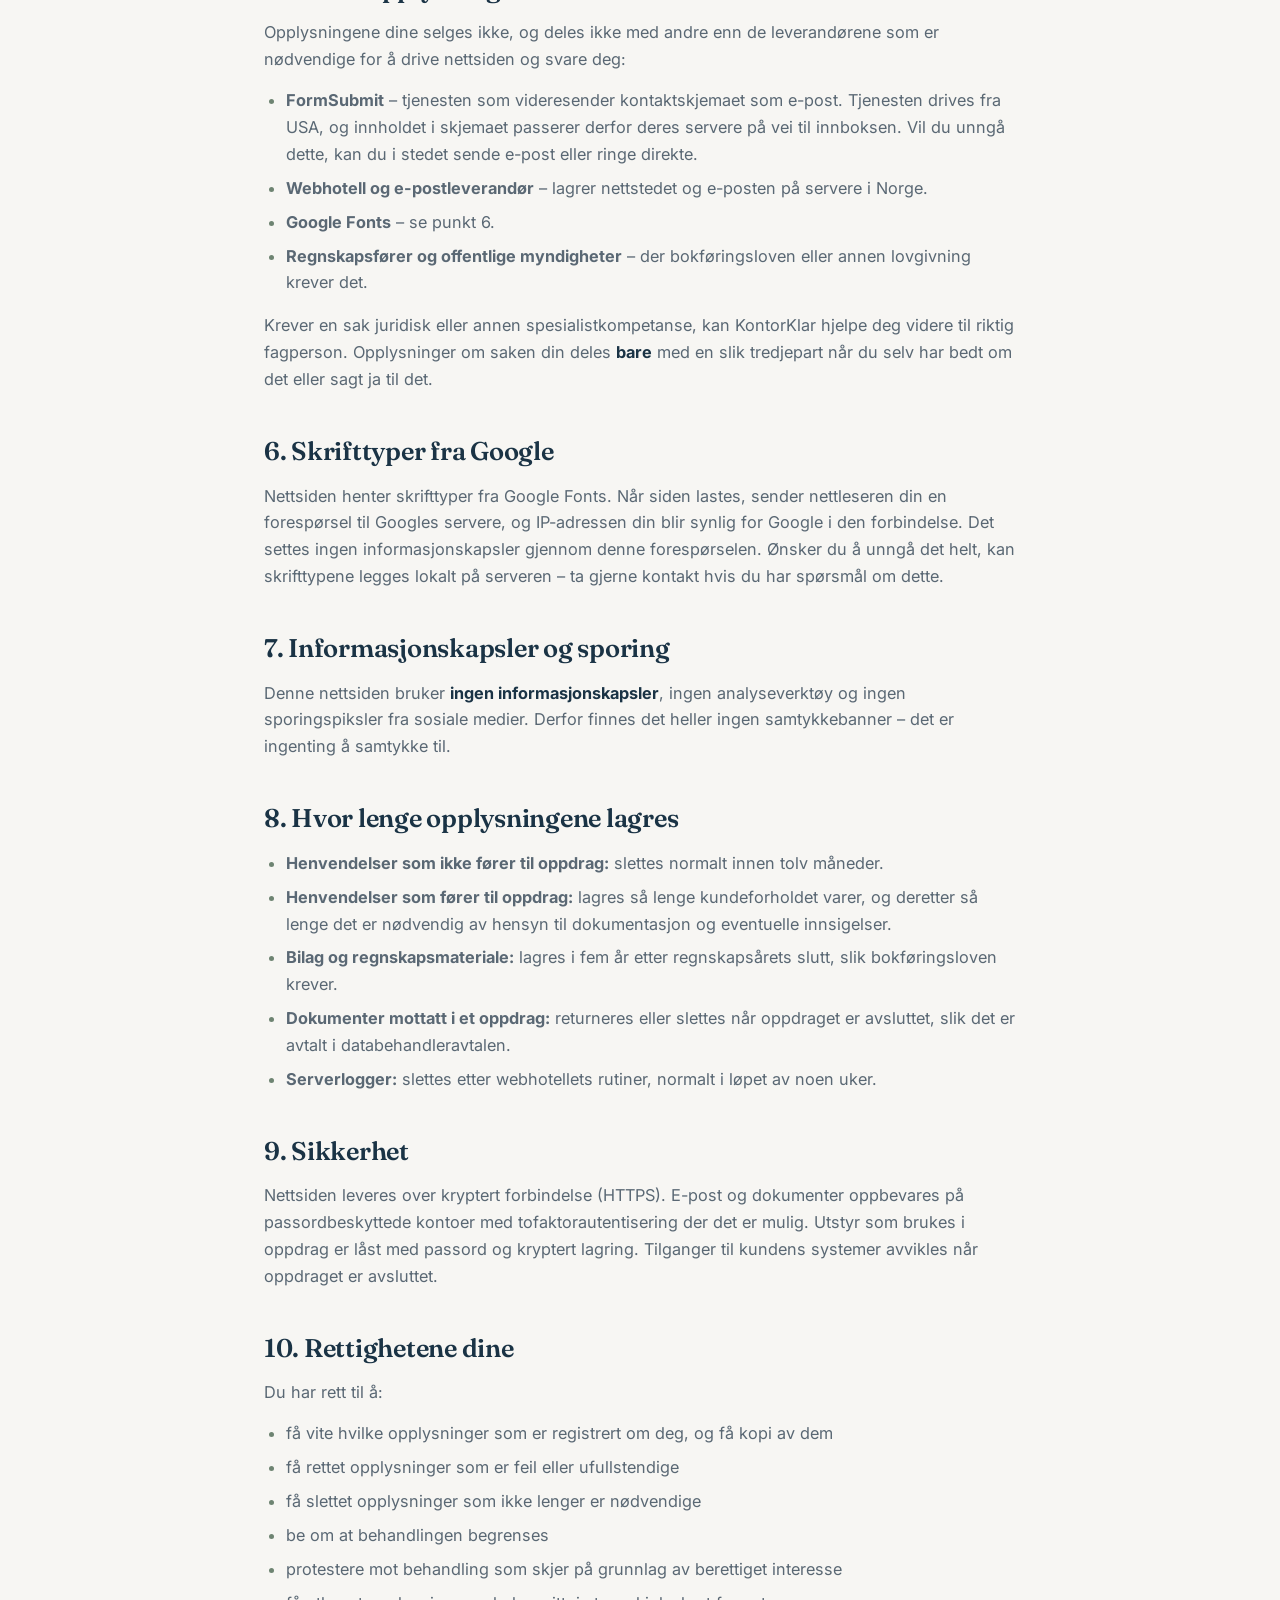
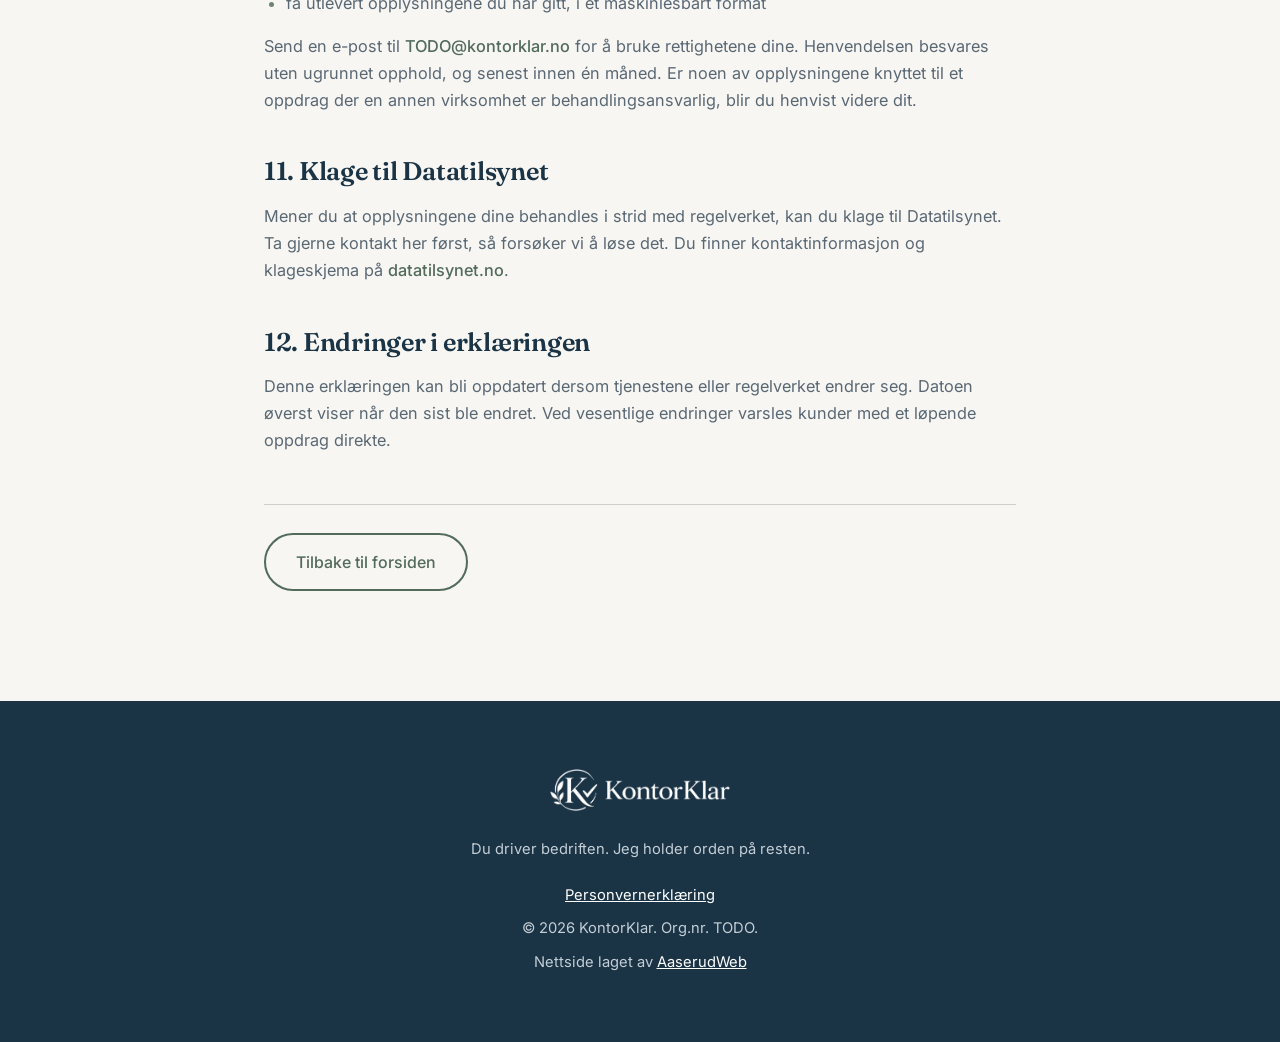
==== commit 9069df25: "Versjonsmerk CSS og JS så mellomlageret ikke gir halv side Ved forrige oppdatering fikk nettleseren " ====
--- a/personvern.html
+++ b/personvern.html
@@ -9,7 +9,7 @@
 <link rel="preconnect" href="https://fonts.googleapis.com">
 <link rel="preconnect" href="https://fonts.gstatic.com" crossorigin>
 <link href="https://fonts.googleapis.com/css2?family=Fraunces:opsz,wght@9..144,500;9..144,600&family=Inter:wght@400;500;600;700&display=swap" rel="stylesheet">
-<link rel="stylesheet" href="css/style.css">
+<link rel="stylesheet" href="css/style.css?v=2">
 <link rel="icon" type="image/png" href="favicon.png">
 </head>
 <body>
@@ -328,6 +328,6 @@
   <p class="footer__credit">Nettside laget av <a href="https://aaserudweb.no" target="_blank" rel="noopener">AaserudWeb</a></p>
 </footer>
 
-<script src="js/main.js"></script>
+<script src="js/main.js?v=2"></script>
 </body>
 </html>
--- a/css/style.css
+++ b/css/style.css
@@ -1,7 +1,12 @@
 /* ============================================================
    KontorKlar – kontorklar.no
    Ett stilark, ingen rammeverk, ingen byggesteg.
-   Fargene ligger som variabler øverst – endre der, ikke nedover.
+
+   Layouten er bygget som et dokument, ikke som en landingsside:
+   en tynn venstremarg med seksjonsnummer og navn som blir stående
+   mens innholdet ruller forbi, og hårfine linjer i stedet for kort
+   med skygge. Det er dette som skiller siden fra de andre
+   kundesidene – header, skjema og tilgjengelighet er delt husstil.
    ============================================================ */
 
 /* ======== VARIABLER ======== */
@@ -13,30 +18,32 @@
   --bg: #f7f6f3;            /* varm off-white, samme som delingsbildet */
   --bg-alt: #edeee9;        /* annenhver seksjon */
   --surface: #ffffff;
-  --border: #e1e2dc;
+  --border: #dfe0d9;
+  --rule: #cfd1c8;          /* hårfine skillelinjer i dokumentlayouten */
 
   --ink: #1a3345;           /* merkenavy – brødtekst og overskrifter */
   --ink-soft: #5a6874;      /* dempet tekst – 5,3:1 mot --bg */
+  --ink-faint: #8c96a0;     /* marginummer og etiketter */
 
   --green: #6e8472;         /* lys bladgrønn – ikoner og grafikk (3,7:1) */
   --green-strong: #536b5a;  /* merkegrønn – tekst og knapper (5,4:1) */
   --green-dark: #3e5344;    /* hover */
-  --green-wash: #e8ece7;    /* svak grønn flate bak ikoner */
-
-  --dark: #1a3345;          /* merkenavy – fremhevet bånd og footer */
+  --green-wash: #e8ece7;    /* svak grønn flate */
+
+  --dark: #1a3345;          /* merkenavy – brevseksjonen og footer */
   --dark-soft: #c3ced6;     /* dempet tekst på mørk bakgrunn – 8,2:1 */
   --dark-border: #31495c;
 
   --field-border: #767f94;  /* synlig kant på skjemafelt (WCAG 1.4.11) */
 
-  --radius: 16px;
-  --radius-sm: 10px;
+  --radius: 14px;
+  --radius-sm: 8px;
   --shadow: 0 10px 40px rgba(26, 51, 69, 0.08);
-  --shadow-lift: 0 16px 44px rgba(26, 51, 69, 0.13);
 
   --font-head: "Fraunces", Georgia, "Times New Roman", serif;
   --font-body: "Inter", system-ui, -apple-system, "Segoe UI", sans-serif;
-  --container: 1120px;
+  --container: 1180px;
+  --rail: 190px;            /* bredden på venstremargen */
   --header-h: 76px;
 }
 
@@ -44,7 +51,6 @@
 
 html {
   scroll-behavior: smooth;
-  /* Ankerlenker skal ikke havne bak den faste headeren */
   scroll-padding-top: calc(var(--header-h) + 16px);
 }
 
@@ -56,6 +62,9 @@
   line-height: 1.65;
   -webkit-font-smoothing: antialiased;
   overflow-x: hidden;
+  /* clip lager ikke en rulle-container slik hidden gjør, så
+     position: sticky fortsetter å virke. Linja over er fallback. */
+  overflow-x: clip;
 }
 
 h1, h2, h3 {
@@ -65,29 +74,23 @@
   letter-spacing: -0.01em;
 }
 
-h1 { font-size: clamp(2.1rem, 5.2vw, 3.6rem); }
-h2 { font-size: clamp(1.75rem, 3.8vw, 2.6rem); }
-h3 { font-size: clamp(1.12rem, 1.9vw, 1.35rem); }
+h1 { font-size: clamp(2.05rem, 4.2vw, 3.15rem); }
+h2 { font-size: clamp(1.6rem, 3.2vw, 2.3rem); }
+h3 { font-size: clamp(1.1rem, 1.8vw, 1.3rem); }
 
 p { color: var(--ink-soft); }
-
 a { color: inherit; text-decoration: none; }
-
 img { max-width: 100%; display: block; }
-
 ul { list-style: none; }
 
 /* ======== TILGJENGELIGHET ======== */
 
-/* Tydelig omriss for alt som kan nås med Tab. :focus-visible vises kun
-   ved tastaturbruk, ikke ved museklikk. */
 :focus-visible {
   outline: 3px solid var(--green-strong);
   outline-offset: 3px;
   border-radius: 4px;
 }
 
-/* «Hopp til hovedinnhold» – skjult til den får tastaturfokus. */
 .skip-link {
   position: absolute;
   left: 12px;
@@ -103,7 +106,6 @@
 }
 .skip-link:focus { top: 12px; }
 
-/* Synlig for skjermlesere, skjult visuelt. */
 .visually-hidden {
   position: absolute !important;
   width: 1px; height: 1px;
@@ -114,52 +116,11 @@
   border: 0;
 }
 
-/* ======== LAYOUT ======== */
-
-.container {
-  width: 100%;
-  max-width: var(--container);
-  margin: 0 auto;
-  padding: 0 24px;
-}
-
-section {
-  padding: clamp(64px, 9vw, 118px) 0;
-}
-
-.section-alt { background: var(--bg-alt); }
-
-.section-head {
-  max-width: 720px;
-  margin-bottom: clamp(36px, 5vw, 58px);
-}
-
-.section-head--center {
-  margin-left: auto;
-  margin-right: auto;
-  text-align: center;
-}
-
-/* Liten versal etikett over overskriften */
-.section-kicker {
-  font-size: 0.78rem;
-  font-weight: 600;
-  letter-spacing: 0.16em;
-  text-transform: uppercase;
-  color: var(--green-strong);
-  margin-bottom: 14px;
-}
-
-.section-head p {
-  margin-top: 16px;
-  font-size: 1.08rem;
-}
-
 /* ======== KNAPPER ======== */
 
 .btn {
   display: inline-block;
-  padding: 15px 32px;
+  padding: 14px 30px;
   border-radius: 999px;
   font-family: var(--font-body);
   font-size: 1rem;
@@ -168,15 +129,11 @@
   cursor: pointer;
   text-align: center;
   transition: transform 0.2s ease, background 0.2s ease, color 0.2s ease,
-              border-color 0.2s ease, box-shadow 0.2s ease;
+              border-color 0.2s ease;
 }
 .btn:hover { transform: translateY(-2px); }
 
-.btn--primary {
-  background: var(--green-strong);
-  color: #fff;
-  box-shadow: 0 8px 24px rgba(83, 107, 90, 0.28);
-}
+.btn--primary { background: var(--green-strong); color: #fff; }
 .btn--primary:hover { background: var(--green-dark); }
 
 .btn--ghost {
@@ -186,11 +143,7 @@
 }
 .btn--ghost:hover { background: var(--green-wash); }
 
-/* På mørk bakgrunn */
-.btn--light {
-  background: #fff;
-  color: var(--dark);
-}
+.btn--light { background: #fff; color: var(--dark); }
 .btn--light:hover { background: var(--dark-soft); }
 
 .btn--full { display: block; width: 100%; }
@@ -199,10 +152,10 @@
   display: flex;
   flex-wrap: wrap;
   gap: 14px;
-  margin-top: 34px;
-}
-
-/* ======== HEADER ======== */
+  margin-top: 32px;
+}
+
+/* ======== HEADER (delt husstil) ======== */
 
 .site-header {
   position: fixed;
@@ -218,28 +171,15 @@
   backdrop-filter: blur(10px);
   -webkit-backdrop-filter: blur(10px);
   border-bottom: 1px solid transparent;
-  transition: background 0.25s ease, border-color 0.25s ease, box-shadow 0.25s ease;
+  transition: background 0.25s ease, border-color 0.25s ease;
 }
 .site-header.is-scrolled {
-  background: rgba(247, 246, 243, 0.96);
-  border-bottom-color: var(--border);
-  box-shadow: 0 4px 20px rgba(26, 51, 69, 0.06);
-}
-
-.logo {
-  display: inline-flex;
-  align-items: center;
-  gap: 11px;
-  flex-shrink: 0;
-}
-/* Logoen er en horisontal låsing av merket og ordmerket, klippet ut av
-   kundens logofil. Ordmerket ligger i bildet, så headeren har ingen
-   egen tekst ved siden av. */
-.logo__img {
-  height: 44px;
-  width: auto;
-  display: block;
-}
+  background: rgba(247, 246, 243, 0.97);
+  border-bottom-color: var(--rule);
+}
+
+.logo { display: inline-flex; align-items: center; flex-shrink: 0; }
+.logo__img { height: 44px; width: auto; display: block; }
 
 .site-nav {
   display: flex;
@@ -260,7 +200,6 @@
 }
 .site-nav .nav-cta:hover { background: var(--green-dark); color: #fff; }
 
-/* Hamburger – skjult over 760px */
 .nav-toggle {
   display: none;
   flex-direction: column;
@@ -288,400 +227,535 @@
 /* ======== HERO ======== */
 
 .hero {
-  padding-top: calc(var(--header-h) + clamp(56px, 9vw, 104px));
-  padding-bottom: clamp(64px, 9vw, 110px);
+  padding-top: calc(var(--header-h) + clamp(40px, 6vw, 78px));
+  padding-bottom: clamp(48px, 7vw, 90px);
+  border-bottom: 1px solid var(--rule);
+}
+
+.hero__grid {
+  width: 100%;
+  max-width: var(--container);
+  margin: 0 auto;
+  padding: 0 24px;
+  display: grid;
+  grid-template-columns: 1.15fr 0.85fr;
+  gap: clamp(30px, 5vw, 64px);
+  align-items: start;
+}
+
+/* Teksten får ekstra luft under seg, slik at scenen til høyre har noe
+   å stå festet gjennom. Det er denne strekningen bunkene sorterer seg
+   over – uten den rakk man ikke å se dem legge seg. */
+.hero__inner { padding-bottom: clamp(0px, 15vh, 180px); }
+
+.hero__scene {
+  position: sticky;
+  top: calc(var(--header-h) + 34px);
+}
+
+.hero__eyebrow {
+  display: inline-block;
+  font-size: 0.79rem;
+  font-weight: 600;
+  letter-spacing: 0.13em;
+  text-transform: uppercase;
+  color: var(--green-strong);
+  padding-bottom: 14px;
+  margin-bottom: 20px;
+  border-bottom: 1px solid var(--rule);
+}
+
+.hero h1 { margin-bottom: 20px; }
+
+.hero__lead {
+  font-size: clamp(1.03rem, 1.7vw, 1.18rem);
+  max-width: 33em;
+}
+
+.hero__points {
+  display: grid;
+  gap: 9px;
+  margin-top: 34px;
+  font-size: 0.94rem;
+  color: var(--ink-soft);
+}
+.hero__points li { display: flex; align-items: center; gap: 10px; }
+.hero__points svg { width: 17px; height: 17px; color: var(--green); flex-shrink: 0; }
+
+/* ======== HAUGEN SOM SORTERER SEG ========
+   Papirene står ferdig sortert i HTML-en. main.js sprer dem ut når
+   siden lastes, og lar dem falle på plass mens du ruller gjennom
+   hero-en. Uten JS – eller med redusert bevegelse – ligger de bare
+   sortert med én gang, som de gjør i markupen. */
+
+.haug {
   position: relative;
+  width: 100%;
+  aspect-ratio: 1 / 0.82;
+  /* Uten dette utvider de spredte arkene dokumentet og gir rullefelt */
   overflow: hidden;
 }
 
-/* Rolig grønn tone i bakgrunnen – ingen bilder nødvendig */
-.hero::before {
+.ark {
+  position: absolute;
+  display: block;
+  background: #fff;
+  border: 1px solid #d3d6cd;
+  border-radius: 2px;
+  box-shadow: 0 2px 5px rgba(26, 51, 69, 0.07);
+  transform-origin: 50% 50%;
+  will-change: transform;
+}
+
+/* Konvolutt: litt varmere papir og en antydet klaff */
+.ark--konvolutt {
+  background: var(--green-wash);
+  border-color: #c6d0c4;
+}
+.ark--konvolutt::after {
   content: "";
   position: absolute;
-  top: -18%;
-  right: -12%;
-  width: min(760px, 70vw);
-  aspect-ratio: 1;
-  border-radius: 50%;
-  background: radial-gradient(circle, rgba(110, 132, 114, 0.20), rgba(110, 132, 114, 0) 68%);
-  pointer-events: none;
-}
-
-.hero .container { position: relative; }
-
-.hero__inner { max-width: 780px; }
-
-.hero__eyebrow {
-  display: inline-block;
-  background: var(--green-wash);
-  color: var(--green-strong);
-  font-size: 0.83rem;
-  font-weight: 600;
-  letter-spacing: 0.06em;
-  padding: 7px 16px;
-  border-radius: 999px;
-  margin-bottom: 24px;
-}
-
-.hero h1 { margin-bottom: 22px; }
-
-.hero__lead {
-  font-size: clamp(1.05rem, 1.9vw, 1.24rem);
-  max-width: 620px;
-}
-
-/* Tre korte tillitspunkter under knappene */
-.hero__points {
+  inset: 0 0 auto 0;
+  height: 58%;
+  border-bottom: 1px solid #bcc7ba;
+  clip-path: polygon(0 0, 100% 0, 50% 100%);
+}
+
+/* Bare det øverste arket i hver bunke får synlig innhold – resten
+   viser uansett bare kanten. */
+/* Prosent-padding regnes mot BREDDEN, ikke høyden. På de lave
+   slippene spiste den hele innholdshøyden, så de får egne verdier. */
+.ark--topp { padding: 11% 10%; }
+.ark--slipp.ark--topp { padding: 5px 9px; }
+
+.ark__hode {
+  display: block;
+  height: 9%;
+  min-height: 5px;
+  width: 46%;
+  background: var(--green-strong);
+  border-radius: 1px;
+  margin-bottom: 12%;
+}
+.ark__linjer {
+  display: block;
+  height: 62%;
+  background: repeating-linear-gradient(
+    to bottom,
+    #c8ccc3 0 1.5px,
+    transparent 1.5px 22%
+  );
+}
+.ark--slipp .ark__linjer {
+  height: 100%;
+  background: repeating-linear-gradient(to bottom, #c8ccc3 0 1.5px, transparent 1.5px 8px);
+}
+
+/* Merkelapper under bunkene – toner inn når sorteringen er ferdig */
+.haug__merkelapp {
+  position: absolute;
+  bottom: 0;
+  font-size: 0.7rem;
+  font-weight: 600;
+  letter-spacing: 0.15em;
+  text-transform: uppercase;
+  color: var(--ink-faint);
+  /* Synlige som utgangspunkt, slik at de står der uten JS. main.js
+     skjuler dem synkront ved sidelast og tar dem fram igjen når
+     bunkene har lagt seg – da rekker de aldri å blinke. */
+  opacity: 1;
+  transition: opacity 0.4s ease;
+}
+.haug.skjul-lapper .haug__merkelapp { opacity: 0; }
+
+/* ======== DOKUMENTLAYOUT ========
+   Hver seksjon er en oppslag: nummer og navn i margen til venstre,
+   innholdet til høyre. Margen blir stående mens man ruller. */
+
+.doc { padding: clamp(56px, 7vw, 96px) 0; }
+.doc--alt { background: var(--bg-alt); }
+.doc--linje { border-top: 1px solid var(--rule); }
+
+.doc__inner {
+  width: 100%;
+  max-width: var(--container);
+  margin: 0 auto;
+  padding: 0 24px;
+  display: grid;
+  grid-template-columns: var(--rail) 1fr;
+  gap: clamp(24px, 4vw, 64px);
+  align-items: start;
+}
+
+.doc__rail {
+  position: sticky;
+  top: calc(var(--header-h) + 40px);
   display: flex;
-  flex-wrap: wrap;
-  gap: 12px 30px;
-  margin-top: 40px;
-  font-size: 0.95rem;
-  color: var(--ink-soft);
-}
-.hero__points li {
-  display: flex;
-  align-items: center;
-  gap: 9px;
-}
-.hero__points svg {
-  width: 19px; height: 19px;
-  color: var(--green);
-  flex-shrink: 0;
-}
-
-/* ======== TJENESTEKORT ======== */
-
-.card-grid {
-  display: grid;
-  grid-template-columns: repeat(auto-fit, minmax(270px, 1fr));
-  gap: 22px;
-}
-
-/* Fire tjenestekort ligger best i 2×2. Med auto-fit blir det tre på
-   første rad og ett alene på den andre, og det ser uferdig ut. */
-#tjenester .card-grid {
-  grid-template-columns: repeat(2, 1fr);
-}
-
-.card {
-  background: var(--surface);
-  border: 1px solid var(--border);
-  border-radius: var(--radius);
-  padding: clamp(26px, 3vw, 34px);
-  box-shadow: var(--shadow);
-  transition: transform 0.25s ease, box-shadow 0.25s ease;
-}
-.card:hover {
-  transform: translateY(-4px);
-  box-shadow: var(--shadow-lift);
-}
-
-.card__icon {
-  width: 52px;
-  height: 52px;
-  display: grid;
-  place-items: center;
-  border-radius: 14px;
-  background: var(--green-wash);
-  color: var(--green-strong);
-  margin-bottom: 20px;
-}
-.card__icon svg { width: 26px; height: 26px; }
-
-.card h3 { margin-bottom: 12px; }
-.card p { font-size: 0.97rem; }
-
-/* Punktliste inne i kortene – konkrete oppgaver, ikke kategorier */
-.card__list {
-  margin-top: 16px;
-  display: flex;
-  flex-wrap: wrap;
-  gap: 7px;
-}
-.card__list li {
-  font-size: 0.85rem;
-  color: var(--ink-soft);
-  background: var(--bg-alt);
-  border-radius: 999px;
-  padding: 5px 13px;
-}
-
-/* ======== FREMHEVET BÅND: BREV OG OFFENTLIG KONTAKT ======== */
-
-.band {
+  flex-direction: column;
+  gap: 6px;
+  padding-top: 6px;
+  border-top: 2px solid var(--ink);
+}
+.doc__num {
+  font-family: var(--font-head);
+  font-size: 0.9rem;
+  color: var(--ink-faint);
+}
+.doc__label {
+  font-size: 0.79rem;
+  font-weight: 600;
+  letter-spacing: 0.14em;
+  text-transform: uppercase;
+  color: var(--ink);
+}
+
+.doc__head { max-width: 40em; margin-bottom: clamp(30px, 4vw, 48px); }
+.doc__head h2 { margin-bottom: 14px; }
+.doc__head p { font-size: 1.06rem; }
+
+/* ======== REGISTER (tjenestene) ========
+   Fire oppføringer skilt av hårfine linjer, ikke fire like kort. */
+
+.post {
+  display: grid;
+  grid-template-columns: 0.36fr 0.64fr;
+  gap: clamp(16px, 3vw, 46px);
+  padding: clamp(24px, 3vw, 34px) 0;
+  border-top: 1px solid var(--rule);
+}
+.post:last-child { border-bottom: 1px solid var(--rule); }
+
+.post h3 { color: var(--ink); }
+.post p { font-size: 0.99rem; }
+
+/* Stikkordene som en løpende linje, ikke som piller */
+.post__stikk {
+  margin-top: 14px;
+  font-size: 0.9rem;
+  color: var(--ink-faint);
+  line-height: 1.75;
+}
+
+/* ======== BREVET FRA KOMMUNEN ========
+   Det lyse arket ligger på merkenavy, så det leser som et fysisk
+   papir på pulten. Tallene i brevet svarer til notatene ved siden. */
+
+.brev-seksjon {
   background: var(--dark);
   color: #fff;
-}
-.band h2 { color: #fff; }
-.band p { color: var(--dark-soft); }
-
-.band__grid {
-  display: grid;
-  grid-template-columns: 1.05fr 0.95fr;
-  gap: clamp(34px, 5vw, 68px);
-  align-items: center;
-}
-
-.band__lead {
-  font-size: clamp(1.02rem, 1.7vw, 1.15rem);
-  margin-top: 18px;
-}
-
-/* Nummererte steg: oversikt → frister → dokumentasjon → svar */
-.steps { margin-top: 30px; display: grid; gap: 18px; }
-.steps li {
+  padding: clamp(56px, 7vw, 96px) 0;
+}
+.brev-seksjon .doc__rail { border-top-color: #fff; }
+.brev-seksjon .doc__num { color: var(--dark-soft); }
+.brev-seksjon .doc__label { color: #fff; }
+.brev-seksjon h2 { color: #fff; }
+.brev-seksjon .doc__head p { color: var(--dark-soft); }
+
+.brev {
+  display: grid;
+  grid-template-columns: 1fr 0.78fr;
+  gap: clamp(26px, 4vw, 52px);
+  align-items: start;
+}
+
+.brev__ark {
+  background: #fbfaf6;
+  color: var(--ink);
+  border-radius: 3px;
+  padding: clamp(26px, 3.4vw, 42px);
+  box-shadow: 0 24px 60px rgba(0, 0, 0, 0.3);
+  /* Ørlite skjevt, som et papir som er lagt fra seg */
+  transform: rotate(-0.5deg);
+}
+
+.brev__hode {
   display: flex;
+  justify-content: space-between;
+  align-items: baseline;
   gap: 16px;
-  align-items: flex-start;
-}
-.steps__num {
-  flex-shrink: 0;
-  width: 34px; height: 34px;
-  display: grid;
+  padding-bottom: 14px;
+  margin-bottom: 22px;
+  border-bottom: 1px solid var(--rule);
+  font-size: 0.76rem;
+  letter-spacing: 0.12em;
+  text-transform: uppercase;
+  color: var(--ink-faint);
+}
+.brev__hode strong { color: var(--ink); font-weight: 600; }
+
+.brev__tittel {
+  font-family: var(--font-head);
+  font-size: clamp(1.1rem, 1.9vw, 1.35rem);
+  color: var(--ink);
+  margin-bottom: 18px;
+}
+
+.brev p { font-size: 0.96rem; margin-bottom: 14px; }
+
+/* Fristen er ringet rundt for hånd */
+.brev__frist {
+  display: inline-block;
+  padding: 3px 14px;
+  color: var(--ink);
+  font-weight: 600;
+  border: 2px solid #b4553f;
+  border-radius: 46% 54% 50% 50% / 56% 44% 56% 44%;
+}
+
+/* Simulert brødtekst nederst i brevet */
+.brev__fyll {
+  margin-top: 20px;
+  height: 44px;
+  background: repeating-linear-gradient(
+    to bottom,
+    #d7d9d0 0 1.5px,
+    transparent 1.5px 14px
+  );
+}
+
+/* Nummermarkør inne i brevet */
+.merke {
+  display: inline-grid;
   place-items: center;
+  width: 21px;
+  height: 21px;
   border-radius: 50%;
-  border: 1px solid var(--dark-border);
-  background: rgba(255, 255, 255, 0.06);
-  font-size: 0.88rem;
-  font-weight: 600;
+  background: var(--green-strong);
   color: #fff;
-}
-.steps strong { display: block; color: #fff; font-weight: 600; }
-.steps span.steps__text { color: var(--dark-soft); font-size: 0.95rem; }
-
-/* Sitatboksen: «Én kontakt – riktig hjelp.» */
-.band__quote {
-  background: rgba(255, 255, 255, 0.05);
-  border: 1px solid var(--dark-border);
-  border-radius: var(--radius);
-  padding: clamp(28px, 4vw, 40px);
-}
-.band__quote blockquote {
+  font-size: 0.72rem;
+  font-weight: 700;
+  font-family: var(--font-body);
+  vertical-align: 1px;
+  margin: 0 3px;
+}
+
+/* Notatene ved siden av brevet */
+.notat { display: grid; gap: 20px; }
+.notat li { display: flex; gap: 14px; align-items: flex-start; }
+.notat .merke { flex-shrink: 0; margin: 2px 0 0; }
+.notat strong { display: block; color: #fff; font-weight: 600; margin-bottom: 2px; }
+.notat span.notat__tekst { color: var(--dark-soft); font-size: 0.95rem; }
+
+.notat__slutt {
+  margin-top: 30px;
+  padding-top: 26px;
+  border-top: 1px solid var(--dark-border);
+}
+.notat__slutt blockquote {
   font-family: var(--font-head);
-  font-size: clamp(1.3rem, 2.4vw, 1.7rem);
-  line-height: 1.3;
+  font-size: clamp(1.15rem, 2vw, 1.45rem);
   color: #fff;
-  margin-bottom: 18px;
-}
-.band__quote p { font-size: 0.97rem; }
-.band__quote .btn { margin-top: 26px; }
-
-/* ======== SLIK KAN DU KJØPE ======== */
-
-.plan {
-  background: var(--surface);
-  border: 1px solid var(--border);
-  border-radius: var(--radius);
-  padding: clamp(28px, 3.2vw, 38px);
-  display: flex;
-  flex-direction: column;
-}
-.plan__tag {
-  font-size: 0.78rem;
+  margin-bottom: 14px;
+}
+.notat__slutt p { color: var(--dark-soft); font-size: 0.95rem; }
+.notat__slutt .btn { margin-top: 20px; }
+
+/* ======== KJØPSMODELLER ========
+   Tre spalter skilt av loddrette hårlinjer – leser som et
+   vilkårsoppsett, ikke som tre kort. */
+
+.modeller {
+  display: grid;
+  grid-template-columns: repeat(3, 1fr);
+  border-top: 1px solid var(--rule);
+}
+.modell {
+  padding: 30px clamp(16px, 2.4vw, 30px) 8px;
+  border-left: 1px solid var(--rule);
+}
+.modell:first-child { border-left: 0; padding-left: 0; }
+
+.modell__merke {
+  font-size: 0.74rem;
   font-weight: 600;
   letter-spacing: 0.14em;
   text-transform: uppercase;
   color: var(--green-strong);
-  margin-bottom: 14px;
-}
-.plan h3 { margin-bottom: 12px; }
-.plan p { font-size: 0.97rem; }
-.plan__note {
-  margin-top: auto;
-  padding-top: 22px;
-  font-size: 0.88rem;
-  color: var(--ink-soft);
-}
-
-.section-foot {
-  margin-top: 40px;
-  text-align: center;
-}
-.section-foot p { margin-bottom: 22px; }
-
-/* ======== HVEM ======== */
-
-/* Ni målgrupper – tre kolonner gir et rent 3×3 i stedet for 5+4 */
-.who-grid {
-  display: grid;
-  grid-template-columns: repeat(3, 1fr);
-  gap: 14px;
-}
-.who-grid li {
+  margin-bottom: 12px;
+}
+.modell h3 { margin-bottom: 12px; }
+.modell p { font-size: 0.95rem; }
+.modell__note {
+  margin-top: 16px;
+  padding-top: 14px;
+  border-top: 1px dotted var(--rule);
+  font-size: 0.87rem;
+  color: var(--ink-faint);
+}
+
+.modeller__foot {
+  margin-top: 34px;
+  padding-top: 26px;
+  border-top: 1px solid var(--rule);
   display: flex;
+  flex-wrap: wrap;
   align-items: center;
-  gap: 12px;
-  background: var(--surface);
-  border: 1px solid var(--border);
-  border-radius: var(--radius-sm);
-  padding: 16px 20px;
-  font-size: 0.97rem;
-  font-weight: 500;
-}
-.who-grid svg {
-  width: 18px; height: 18px;
+  gap: 20px;
+  justify-content: space-between;
+}
+.modeller__foot p { max-width: 34em; }
+
+/* ======== MÅLGRUPPER ========
+   Ni termer som én løpende linje. Kompakt og selvsikkert –
+   ni ruter ville bare vært mer av det samme. */
+
+.termer {
+  font-family: var(--font-head);
+  font-size: clamp(1.15rem, 2.3vw, 1.6rem);
+  line-height: 1.55;
+  color: var(--ink);
+  padding-top: 26px;
+  border-top: 1px solid var(--rule);
+}
+.termer span { white-space: nowrap; }
+.termer i {
+  font-style: normal;
   color: var(--green);
-  flex-shrink: 0;
+  padding: 0 3px;
 }
 
 /* ======== OM TRUDE ======== */
 
-.about {
-  display: grid;
-  grid-template-columns: 0.85fr 1.15fr;
-  gap: clamp(34px, 5vw, 70px);
-  align-items: center;
-}
-
-.about__figure { margin: 0; }
-
-.about__photo {
+.om {
+  display: grid;
+  grid-template-columns: 0.72fr 1.28fr;
+  gap: clamp(26px, 4vw, 56px);
+  align-items: start;
+}
+
+.om__figur { margin: 0; }
+.om__foto,
+.om__plassholder {
   width: 100%;
   aspect-ratio: 4 / 5;
-  object-fit: cover;
-  border-radius: var(--radius);
-  box-shadow: var(--shadow);
-}
+  border-radius: 3px;
+}
+.om__foto { object-fit: cover; }
 
 /* Midlertidig monogram til portrettet foreligger */
-.about__placeholder {
-  width: 100%;
-  aspect-ratio: 4 / 5;
-  border-radius: var(--radius);
-  background: linear-gradient(160deg, var(--green-wash), var(--bg-alt));
-  border: 1px solid var(--border);
+.om__plassholder {
+  background: var(--bg-alt);
+  border: 1px solid var(--rule);
   display: grid;
   place-items: center;
-  box-shadow: var(--shadow);
-}
-.about__placeholder span {
+}
+.om__plassholder span {
   font-family: var(--font-head);
-  font-size: clamp(2.4rem, 6vw, 3.6rem);
-  color: var(--green-strong);
-}
-
-.about__body h2 { margin-bottom: 20px; }
-.about__body p + p { margin-top: 16px; }
-
-.about__quote {
+  font-size: clamp(2.2rem, 5vw, 3.2rem);
+  color: var(--green);
+}
+
+.om__tekst p + p { margin-top: 15px; }
+
+.om__sitat {
   font-family: var(--font-head);
   font-size: clamp(1.2rem, 2.2vw, 1.5rem);
   line-height: 1.35;
   color: var(--ink);
-  border-left: 3px solid var(--green);
+  border-left: 2px solid var(--green);
   padding-left: 20px;
-  margin: 28px 0;
-}
-
-/* Verdiene: fleksibilitet, struktur, tillit, erfaring, diskresjon, gjennomføring */
-.values {
+  margin: 26px 0;
+}
+
+.verdier {
+  margin-top: 26px;
+  padding-top: 20px;
+  border-top: 1px solid var(--rule);
+  font-size: 0.87rem;
+  letter-spacing: 0.1em;
+  text-transform: uppercase;
+  color: var(--ink-faint);
+  line-height: 2;
+}
+.verdier i { font-style: normal; padding: 0 3px; color: var(--green); }
+
+/* ======== KONTAKT ======== */
+
+.kontakt {
+  display: grid;
+  grid-template-columns: 0.86fr 1.14fr;
+  gap: clamp(28px, 4vw, 56px);
+  align-items: start;
+}
+
+.contact-list {
+  margin-top: 28px;
+  display: grid;
+  gap: 0;
+}
+.contact-list li {
   display: flex;
-  flex-wrap: wrap;
-  gap: 9px;
-  margin-top: 26px;
-}
-.values li {
-  font-size: 0.87rem;
+  justify-content: space-between;
+  align-items: baseline;
+  gap: 16px;
+  padding: 13px 0;
+  border-top: 1px solid var(--rule);
+}
+.contact-list li:last-child { border-bottom: 1px solid var(--rule); }
+.contact-list strong {
+  font-size: 0.76rem;
+  font-weight: 600;
+  letter-spacing: 0.13em;
+  text-transform: uppercase;
+  color: var(--ink-faint);
+}
+.contact-list a,
+.contact-list span {
+  font-size: 1.02rem;
   font-weight: 500;
   color: var(--green-strong);
-  background: var(--green-wash);
-  border-radius: 999px;
-  padding: 7px 16px;
-}
-
-/* ======== KONTAKT ======== */
-
-.contact {
-  display: grid;
-  grid-template-columns: 0.9fr 1.1fr;
-  gap: clamp(34px, 5vw, 64px);
-  align-items: start;
-}
-
-.contact-list { margin-top: 30px; display: grid; gap: 20px; }
-.contact-list li {
-  display: flex;
-  flex-direction: column;
-  gap: 3px;
-}
-.contact-list strong {
-  font-size: 0.78rem;
+  text-align: right;
+}
+.contact-list a:hover { text-decoration: underline; }
+
+.contact-steps { margin-top: 34px; }
+.contact-steps__head {
+  font-size: 0.76rem;
   font-weight: 600;
   letter-spacing: 0.13em;
   text-transform: uppercase;
-  color: var(--ink-soft);
-}
-.contact-list a,
-.contact-list span {
-  font-size: 1.06rem;
-  font-weight: 500;
-  color: var(--green-strong);
-}
-.contact-list a:hover { text-decoration: underline; }
-
-/* Fyller ut venstre kolonne, som ellers ble stående tom under
-   kontaktopplysningene – og senker terskelen for å ta kontakt ved å
-   si hva som faktisk skjer etterpå. */
-.contact-steps {
-  margin-top: 38px;
-  padding-top: 28px;
-  border-top: 1px solid var(--border);
-}
-.contact-steps__head {
-  font-size: 0.78rem;
-  font-weight: 600;
-  letter-spacing: 0.13em;
-  text-transform: uppercase;
-  color: var(--ink-soft);
-  margin-bottom: 20px;
-}
-.contact-steps ol {
-  list-style: none;
-  counter-reset: steg;
-  display: grid;
-  gap: 15px;
-}
+  color: var(--ink-faint);
+  margin-bottom: 18px;
+}
+.contact-steps ol { list-style: none; counter-reset: steg; display: grid; gap: 14px; }
 .contact-steps li {
   counter-increment: steg;
   display: flex;
   gap: 14px;
   align-items: flex-start;
-  font-size: 0.97rem;
+  font-size: 0.95rem;
   color: var(--ink-soft);
 }
 .contact-steps li::before {
   content: counter(steg);
   flex-shrink: 0;
-  width: 28px;
-  height: 28px;
+  width: 21px;
+  height: 21px;
+  margin-top: 2px;
   display: grid;
   place-items: center;
   border-radius: 50%;
   background: var(--green-wash);
   color: var(--green-strong);
-  font-size: 0.85rem;
-  font-weight: 600;
-}
-
+  font-size: 0.72rem;
+  font-weight: 700;
+}
+
+/* Skjemaet beholder en egen flate – det er en flate man fyller ut */
 .contact-form {
   background: var(--surface);
   border: 1px solid var(--border);
   border-radius: var(--radius);
-  padding: clamp(26px, 3.4vw, 40px);
+  padding: clamp(24px, 3.2vw, 36px);
   box-shadow: var(--shadow);
 }
 
-.form-row { margin-bottom: 18px; }
-.form-row--split {
-  display: grid;
-  grid-template-columns: 1fr 1fr;
-  gap: 18px;
-}
+.form-row { margin-bottom: 17px; }
+.form-row--split { display: grid; grid-template-columns: 1fr 1fr; gap: 17px; }
 
 .form-row label {
   display: block;
-  font-size: 0.88rem;
+  font-size: 0.87rem;
   font-weight: 600;
   margin-bottom: 7px;
   color: var(--ink);
@@ -691,7 +765,7 @@
 .form-row select,
 .form-row textarea {
   width: 100%;
-  padding: 13px 15px;
+  padding: 12px 14px;
   font-family: var(--font-body);
   font-size: 1rem;
   color: var(--ink);
@@ -700,7 +774,7 @@
   border-radius: var(--radius-sm);
   transition: border-color 0.2s ease, box-shadow 0.2s ease;
 }
-.form-row textarea { resize: vertical; min-height: 130px; }
+.form-row textarea { resize: vertical; min-height: 124px; }
 
 .form-row input:focus,
 .form-row select:focus,
@@ -712,43 +786,39 @@
 .contact-form .btn { margin-top: 6px; }
 
 .form-note {
-  margin-top: 18px;
-  font-size: 0.85rem;
+  margin-top: 17px;
+  font-size: 0.84rem;
   line-height: 1.55;
   color: var(--ink-soft);
 }
 .form-note a { color: var(--green-strong); font-weight: 600; }
 .form-note a:hover { text-decoration: underline; }
 
-/* ======== FOOTER ======== */
+/* ======== FOOTER (delt husstil) ======== */
 
 .site-footer {
   background: var(--dark);
   color: var(--dark-soft);
   text-align: center;
-  padding: clamp(48px, 6vw, 70px) 24px;
-}
-.site-footer p { color: var(--dark-soft); font-size: 0.93rem; }
-
-/* Footeren står på merkenavy, så her brukes den lyse revers-logoen */
-.footer__brand {
-  display: inline-block;
-  margin-bottom: 18px;
-}
+  padding: clamp(46px, 6vw, 68px) 24px;
+}
+.site-footer p { color: var(--dark-soft); font-size: 0.92rem; }
+
+.footer__brand { display: inline-block; margin-bottom: 18px; }
 .footer__brand img { height: 42px; width: auto; }
 
 .footer__tagline { margin-bottom: 22px; }
 .footer__legal { margin-bottom: 8px; }
 .footer__legal a { color: #fff; text-decoration: underline; }
-.footer__copy { font-size: 0.87rem; }
-.footer__credit { font-size: 0.85rem; margin-top: 10px; }
+.footer__copy { font-size: 0.86rem; }
+.footer__credit { font-size: 0.84rem; margin-top: 10px; }
 .footer__credit a { color: #fff; text-decoration: underline; }
 
 /* ======== JURIDISKE SIDER (personvern) ======== */
 
 .legal-hero {
   padding-top: calc(var(--header-h) + clamp(44px, 6vw, 72px));
-  padding-bottom: clamp(28px, 4vw, 44px);
+  padding-bottom: clamp(26px, 4vw, 42px);
   max-width: 800px;
   margin: 0 auto;
   padding-left: 24px;
@@ -760,40 +830,36 @@
 .legal {
   max-width: 800px;
   margin: 0 auto;
-  padding: 0 24px clamp(64px, 8vw, 100px);
+  padding: 0 24px clamp(60px, 8vw, 96px);
 }
 
 .legal-lead {
-  font-size: 1.06rem;
-  padding-bottom: 30px;
-  border-bottom: 1px solid var(--border);
+  font-size: 1.05rem;
+  padding-bottom: 28px;
+  border-bottom: 1px solid var(--rule);
 }
 .legal-lead strong { color: var(--ink); }
 
-/* Innholdsfortegnelse med ankere til hvert kapittel */
 .legal-toc {
   list-style: decimal;
-  margin: 30px 0 46px;
-  padding: 26px 26px 26px 46px;
+  margin: 28px 0 44px;
+  padding: 24px 24px 24px 44px;
   background: var(--bg-alt);
   border-radius: var(--radius);
   display: grid;
   gap: 8px;
-  font-size: 0.96rem;
+  font-size: 0.95rem;
 }
 .legal-toc li::marker { color: var(--green-strong); font-weight: 600; }
 .legal-toc a { color: var(--green-strong); font-weight: 500; }
 .legal-toc a:hover { text-decoration: underline; }
 
 .legal h2 {
-  font-size: clamp(1.3rem, 2.4vw, 1.65rem);
-  margin: 46px 0 16px;
+  font-size: clamp(1.25rem, 2.3vw, 1.6rem);
+  margin: 44px 0 16px;
   scroll-margin-top: calc(var(--header-h) + 20px);
 }
-.legal h3 {
-  font-size: 1.06rem;
-  margin: 28px 0 10px;
-}
+.legal h3 { font-size: 1.04rem; margin: 26px 0 10px; }
 .legal p { margin-bottom: 14px; }
 .legal p strong { color: var(--ink); }
 
@@ -809,7 +875,6 @@
 .legal a { color: var(--green-strong); font-weight: 500; }
 .legal a:hover { text-decoration: underline; }
 
-/* Faktaboks – kontaktopplysninger, frister o.l. */
 .legal-box {
   background: var(--surface);
   border: 1px solid var(--border);
@@ -818,45 +883,68 @@
   padding: 22px 26px;
   margin: 20px 0 24px;
 }
-.legal-box ul {
-  list-style: none;
-  padding: 0;
-  margin: 0;
-  display: grid;
-  gap: 8px;
-}
+.legal-box ul { list-style: none; padding: 0; margin: 0; display: grid; gap: 8px; }
 .legal-box ul li { margin: 0; }
 
 .legal-back {
-  margin-top: 52px;
-  padding-top: 30px;
-  border-top: 1px solid var(--border);
+  margin-top: 50px;
+  padding-top: 28px;
+  border-top: 1px solid var(--rule);
 }
 
 /* ======== REVEAL ========
-   Seksjoner toner inn ved skroll.
-
-   Merk at skjul-tilstanden henger på .js-ready, som main.js setter på
-   <html> først når scriptet faktisk kjører. Er JavaScript slått av –
-   eller blir js/main.js glemt ved opplasting – settes klassen aldri, og
-   alt innhold vises som normalt. Innholdet kan altså ikke bli usynlig. */
+   Skjul-tilstanden henger på .js-ready, som main.js setter på <html>
+   først når scriptet faktisk kjører. Uteblir scriptet – eller er
+   JavaScript slått av – vises alt innhold som normalt. */
 
 .js-ready .reveal {
   opacity: 0;
-  transform: translateY(24px);
+  transform: translateY(20px);
   transition: opacity 0.6s ease, transform 0.6s ease;
 }
-.js-ready .reveal.is-visible {
-  opacity: 1;
-  transform: none;
-}
+.js-ready .reveal.is-visible { opacity: 1; transform: none; }
 
 /* ======== MOBIL ======== */
+
+@media (max-width: 900px) {
+  /* Margen legger seg over innholdet i stedet for ved siden av */
+  .doc__inner { grid-template-columns: 1fr; gap: 22px; }
+  .doc__rail {
+    position: static;
+    flex-direction: row;
+    align-items: baseline;
+    gap: 12px;
+  }
+
+  .hero__grid { grid-template-columns: 1fr; }
+  /* Haugen legger seg under teksten og får mindre plass. Headrommet
+     over bunkene trengs bare til spredningen på desktop, så her
+     trekkes den opp – den øvre delen av flata er likevel tom. */
+  .haug { max-width: 380px; margin: -46px auto 0; }
+  /* På mobil ligger scenen i flyten under teksten, og haugen sorterer
+     seg etter hvert som den kommer opp i synsfeltet i stedet. */
+  .hero__scene { position: static; }
+  .hero__inner { padding-bottom: 0; }
+
+  .brev { grid-template-columns: 1fr; }
+  .om { grid-template-columns: 1fr; }
+  .om__figur { max-width: 320px; }
+  .kontakt { grid-template-columns: 1fr; }
+
+  .modeller { grid-template-columns: 1fr; }
+  .modell {
+    border-left: 0;
+    border-top: 1px solid var(--rule);
+    padding: 24px 0 8px;
+  }
+  .modell:first-child { border-top: 0; }
+
+  .post { grid-template-columns: 1fr; gap: 10px; }
+}
 
 @media (max-width: 760px) {
   .nav-toggle { display: flex; }
 
-  /* Menyen glir inn fra høyre */
   .site-nav {
     position: fixed;
     top: 0;
@@ -876,25 +964,10 @@
   }
   .site-nav.is-open { transform: translateX(0); }
 
-  .band__grid,
-  .about,
-  .contact {
-    grid-template-columns: 1fr;
-  }
-
-  /* ID-en over slår gjennom media queries, så den må nullstilles her */
-  #tjenester .card-grid { grid-template-columns: 1fr; }
-
-  .who-grid { grid-template-columns: 1fr; }
-
-  /* Litt mindre logo, så den ikke krasjer med hamburgeren */
   .logo__img { height: 38px; }
-
   .form-row--split { grid-template-columns: 1fr; }
-
-  .hero__points { gap: 10px 20px; }
-
   .btn-row .btn { flex: 1 1 100%; }
+  .modeller__foot .btn { flex: 1 1 100%; }
 }
 
 /* ======== REDUSERT BEVEGELSE ======== */
@@ -907,5 +980,6 @@
     transition-duration: 0.01ms !important;
   }
   .js-ready .reveal { opacity: 1; transform: none; }
-  .btn:hover, .card:hover { transform: none; }
-}
+  .btn:hover { transform: none; }
+  .haug__merkelapp { opacity: 1; }
+}
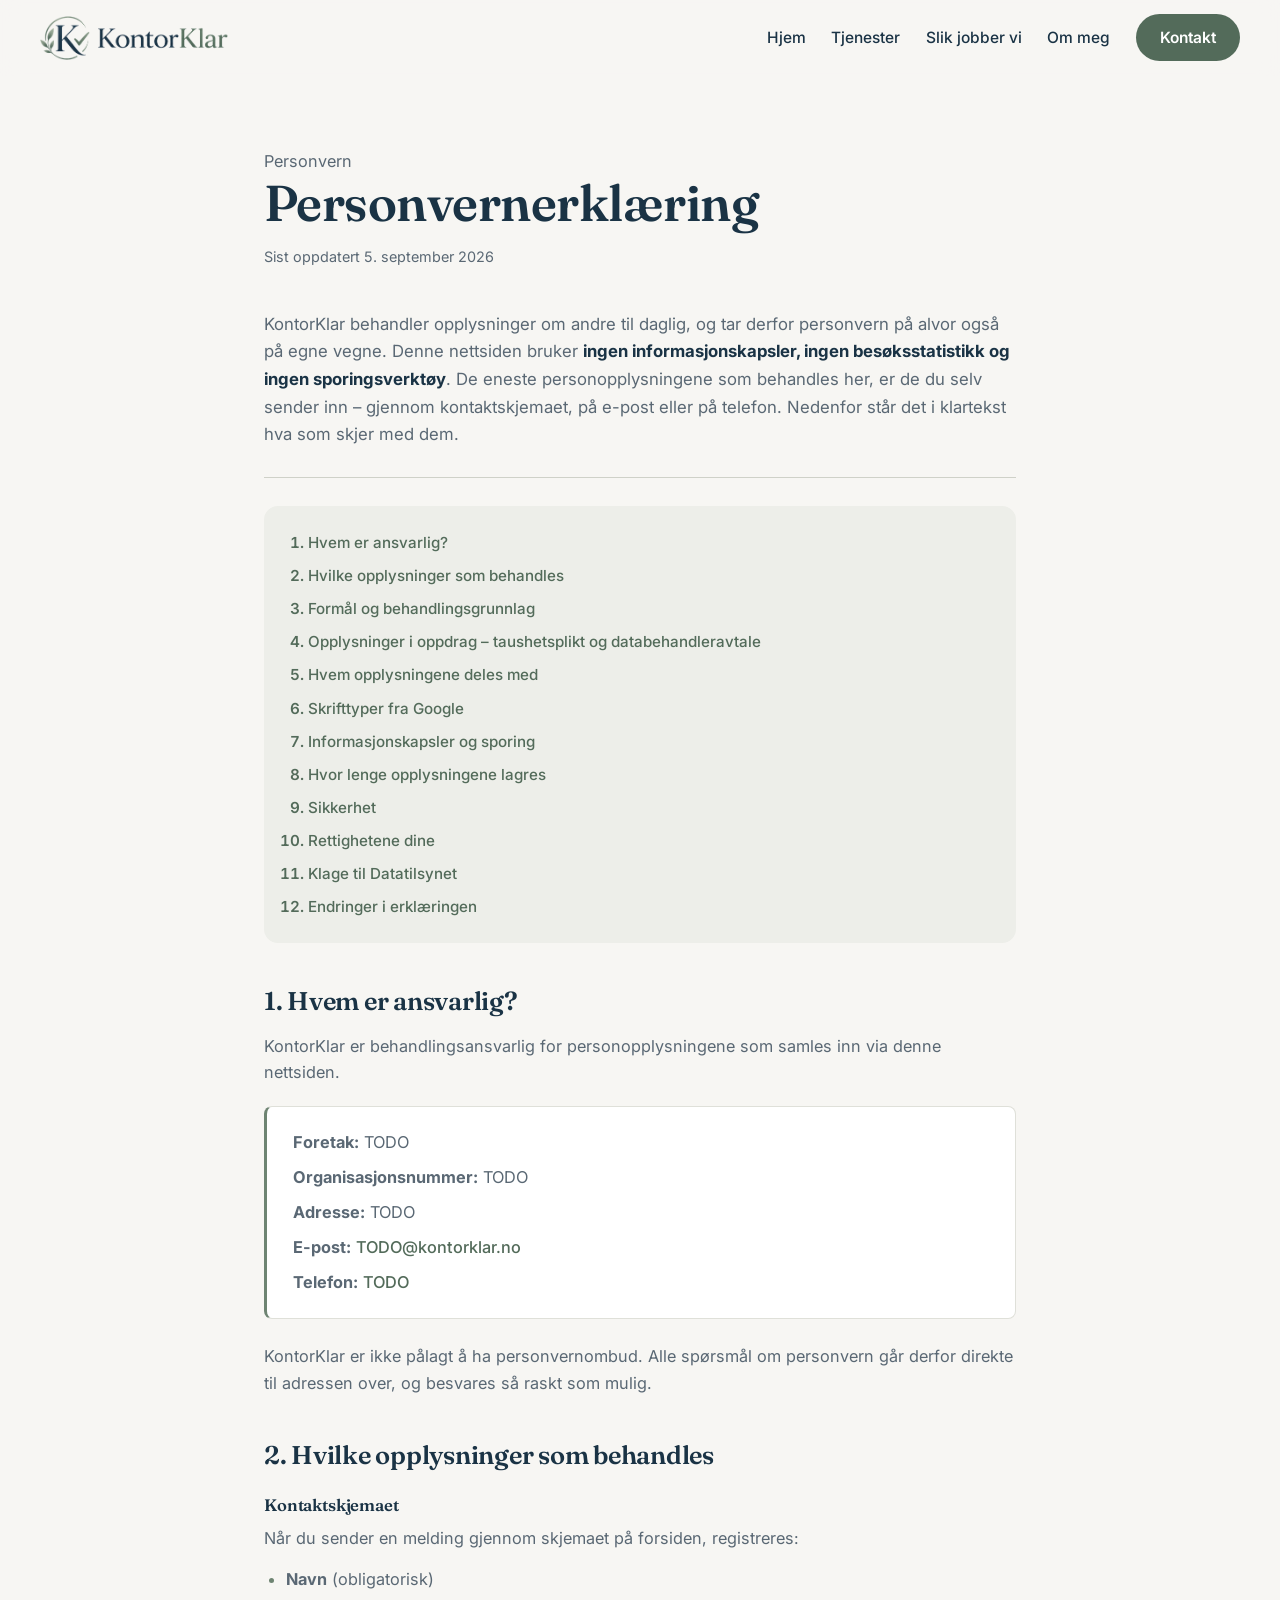
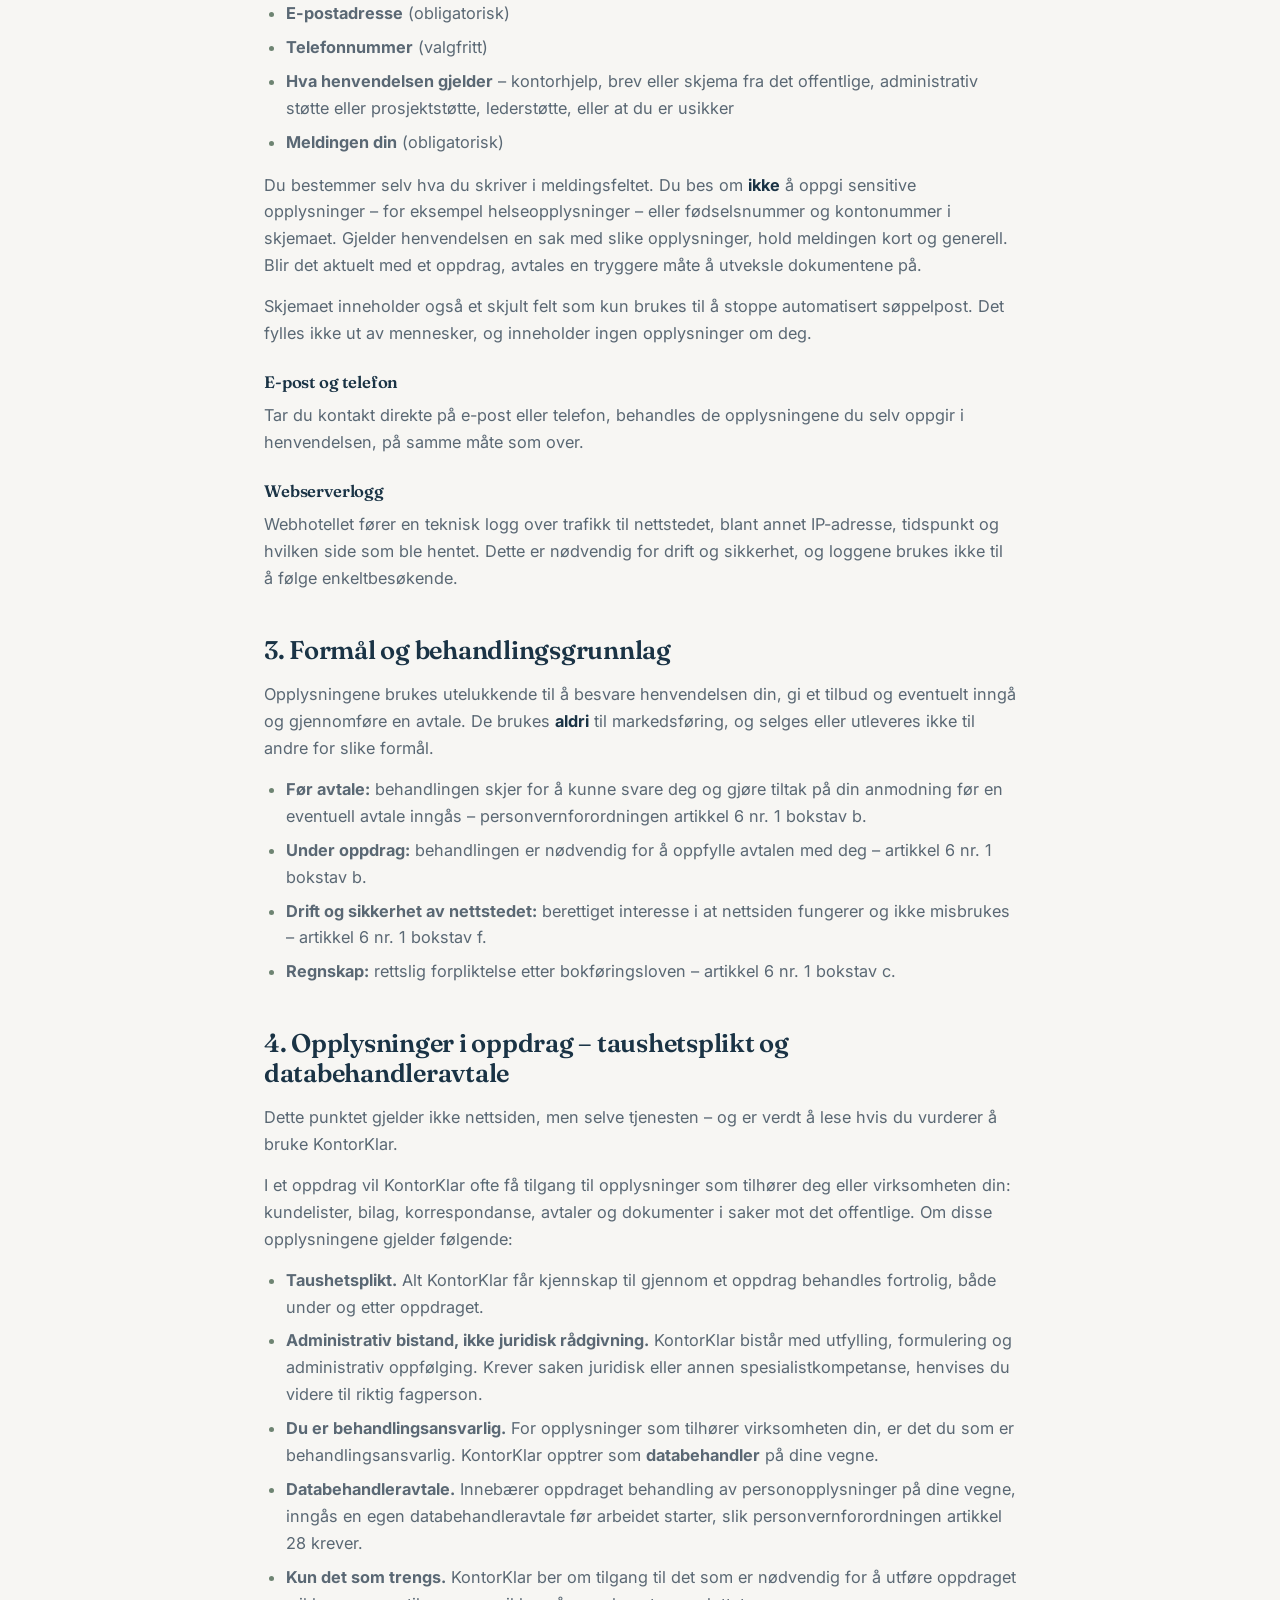
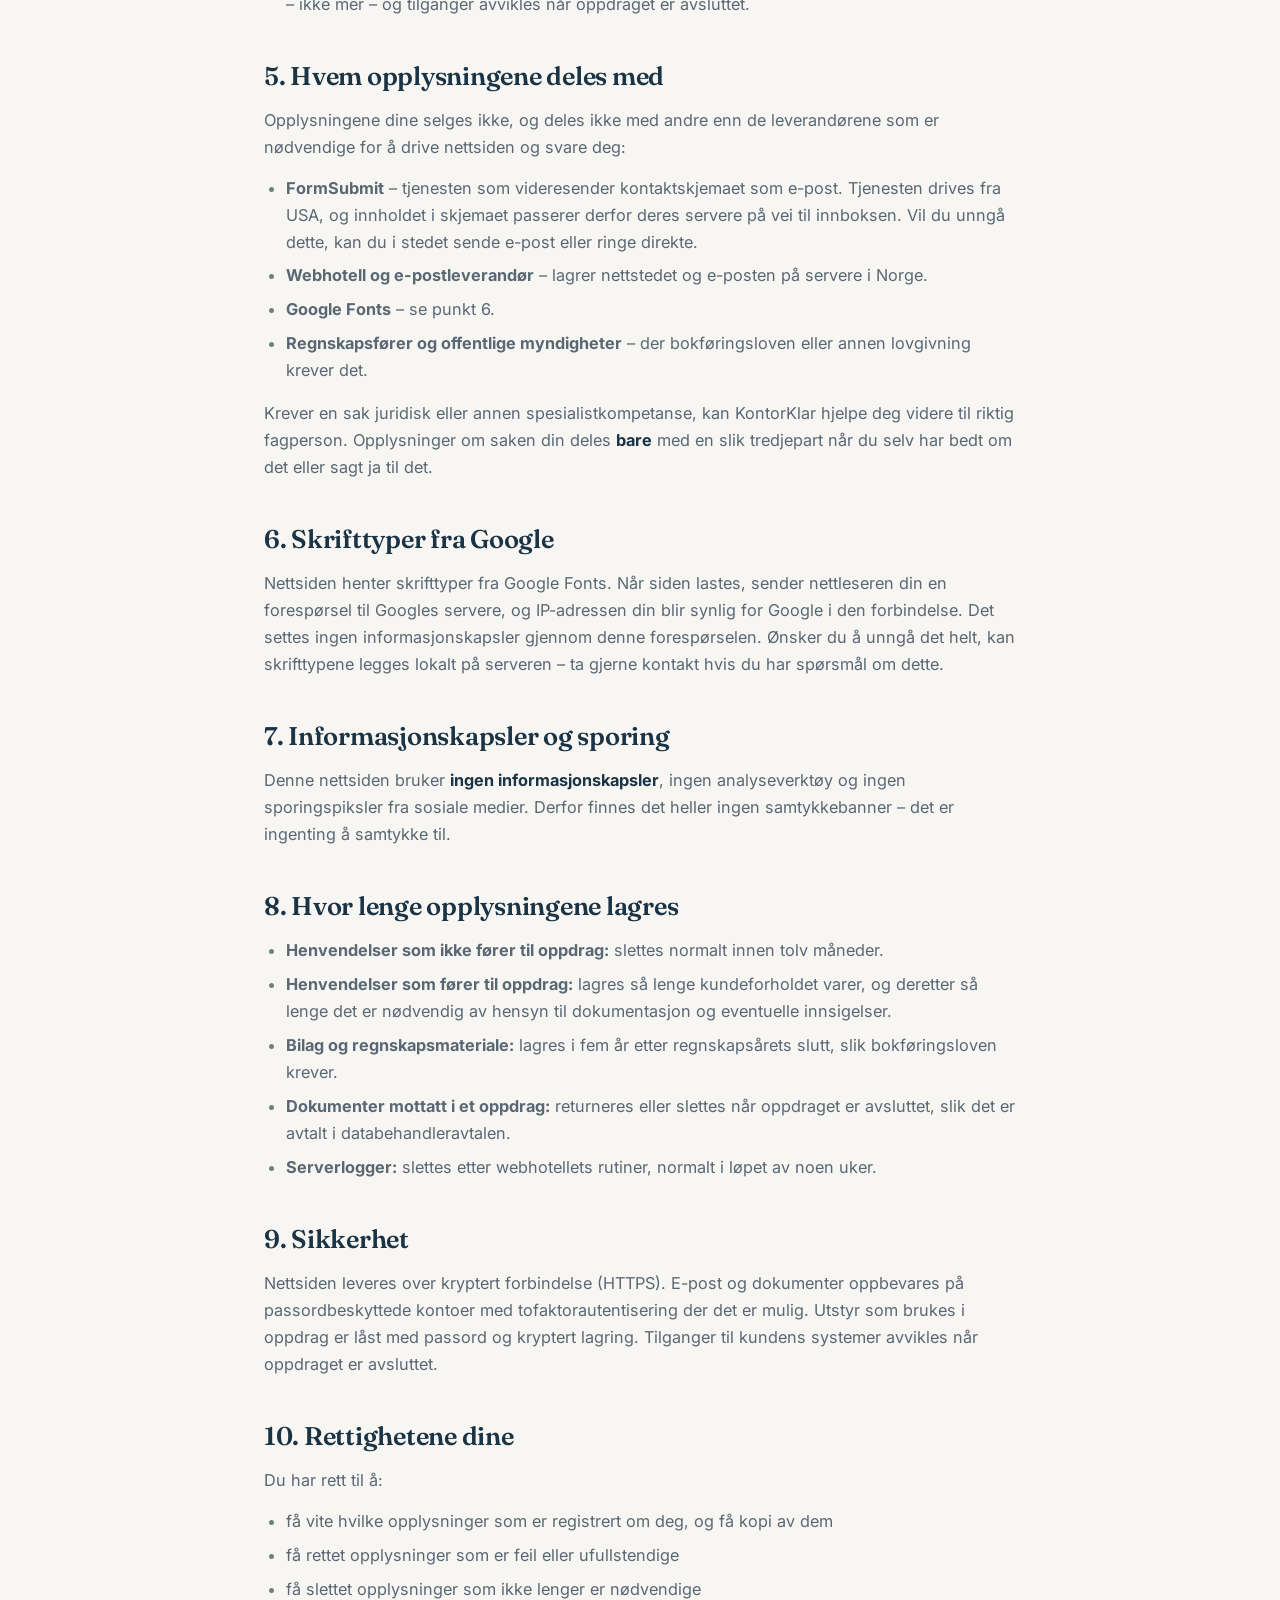
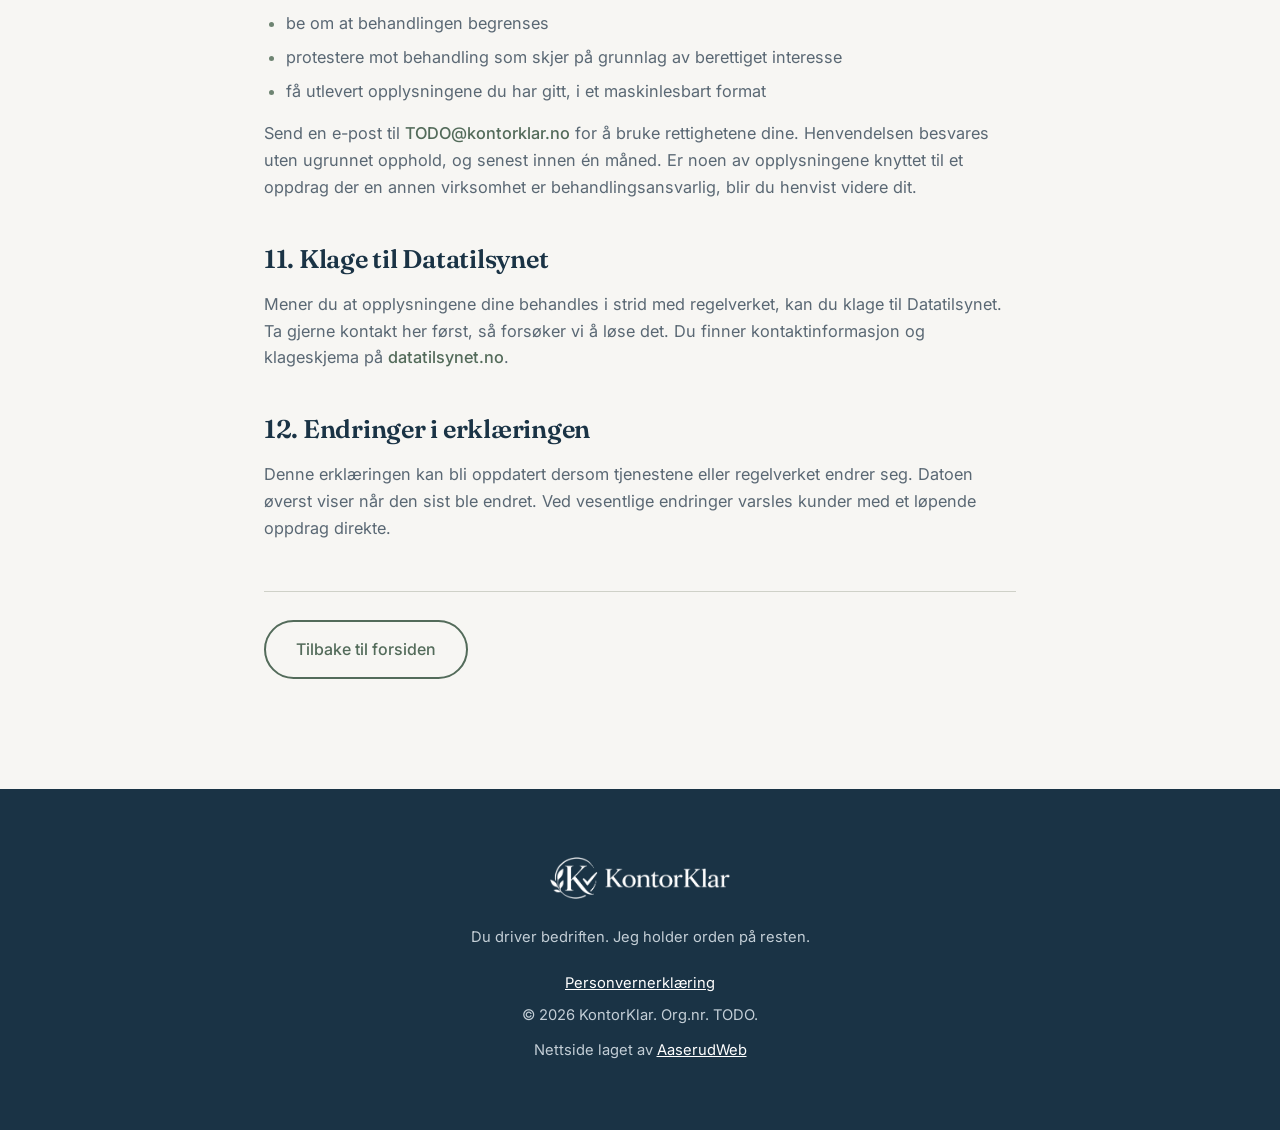
==== commit e3843ee4: "Priser, portrett og Trudes tekstendringer Trude har svart på forhåndsvisningen i to omganger. Andre " ====
--- a/personvern.html
+++ b/personvern.html
@@ -9,7 +9,7 @@
 <link rel="preconnect" href="https://fonts.googleapis.com">
 <link rel="preconnect" href="https://fonts.gstatic.com" crossorigin>
 <link href="https://fonts.googleapis.com/css2?family=Fraunces:opsz,wght@9..144,500;9..144,600&family=Inter:wght@400;500;600;700&display=swap" rel="stylesheet">
-<link rel="stylesheet" href="css/style.css?v=2">
+<link rel="stylesheet" href="css/style.css?v=3">
 <link rel="icon" type="image/png" href="favicon.png">
 </head>
 <body>
@@ -173,6 +173,12 @@
         et oppdrag behandles fortrolig, både under og etter oppdraget.
       </li>
       <li>
+        <strong>Administrativ bistand, ikke juridisk rådgivning.</strong>
+        KontorKlar bistår med utfylling, formulering og administrativ
+        oppfølging. Krever saken juridisk eller annen spesialistkompetanse,
+        henvises du videre til riktig fagperson.
+      </li>
+      <li>
         <strong>Du er behandlingsansvarlig.</strong> For opplysninger som tilhører
         virksomheten din, er det du som er behandlingsansvarlig. KontorKlar
         opptrer som <strong>databehandler</strong> på dine vegne.
@@ -328,6 +334,6 @@
   <p class="footer__credit">Nettside laget av <a href="https://aaserudweb.no" target="_blank" rel="noopener">AaserudWeb</a></p>
 </footer>
 
-<script src="js/main.js?v=2"></script>
+<script src="js/main.js?v=3"></script>
 </body>
 </html>
--- a/css/style.css
+++ b/css/style.css
@@ -814,6 +814,187 @@
 .footer__credit { font-size: 0.84rem; margin-top: 10px; }
 .footer__credit a { color: #fff; text-decoration: underline; }
 
+/* ======== FAST KONTORKLAR-DAG ========
+   Signaturtjenesten. Grønn bunn er en flate som ikke er brukt ellers,
+   så seksjonen skiller seg ut uten å konkurrere med det mørke brevet. */
+
+.fastdag { background: var(--green-wash); }
+.fastdag .doc__rail { border-top-color: var(--green-strong); }
+.fastdag .doc__label { color: var(--green-dark); }
+.fastdag .doc__num { color: var(--green-strong); }
+
+.fastdag__grid {
+  display: grid;
+  grid-template-columns: 0.72fr 1.28fr;
+  gap: clamp(28px, 4vw, 60px);
+  align-items: center;
+}
+
+.fastdag__tekst h2 { margin-bottom: 18px; }
+.fastdag__tekst p { color: var(--ink-soft); }
+.fastdag__tekst p + p { margin-top: 14px; }
+
+.fastdag__slagord {
+  font-family: var(--font-head);
+  font-size: clamp(1.1rem, 1.9vw, 1.3rem);
+  color: var(--ink) !important;
+  margin-top: 20px;
+}
+
+.fastdag__pris {
+  margin-top: 26px;
+  padding-top: 24px;
+  border-top: 1px solid var(--green);
+}
+.fastdag__tall {
+  font-family: var(--font-head);
+  font-size: clamp(1.9rem, 3.6vw, 2.6rem);
+  line-height: 1;
+  color: var(--ink) !important;
+}
+.fastdag__tall span {
+  font-family: var(--font-body);
+  font-size: 1rem;
+  font-weight: 500;
+  color: var(--ink-soft);
+}
+.fastdag__vilkaar { margin-top: 10px; font-size: 0.97rem; }
+.fastdag__sted { margin-top: 4px; font-size: 0.9rem; color: var(--ink-faint) !important; }
+.fastdag__pris .btn { margin-top: 24px; }
+
+/* Kalenderbladet – samme papirspråk som arkene i hero-en */
+.kal {
+  background: #fff;
+  border: 1px solid #d3d6cd;
+  border-radius: 3px;
+  padding: clamp(18px, 2.2vw, 26px);
+  box-shadow: 0 10px 30px rgba(26, 51, 69, 0.10);
+  transform: rotate(-1deg);
+  max-width: 320px;
+}
+.kal__hode {
+  font-family: var(--font-head);
+  font-size: 1.15rem;
+  color: var(--ink) !important;
+  text-align: center;
+  padding-bottom: 12px;
+  margin-bottom: 12px;
+  border-bottom: 1px solid var(--rule);
+}
+.kal__uke,
+.kal__rutenett {
+  display: grid;
+  grid-template-columns: repeat(5, 1fr);
+  gap: 4px;
+  text-align: center;
+}
+.kal__uke {
+  font-size: 0.7rem;
+  font-weight: 600;
+  letter-spacing: 0.08em;
+  text-transform: uppercase;
+  color: var(--ink-faint);
+  margin-bottom: 8px;
+}
+.kal__rutenett {
+  font-size: 0.9rem;
+  color: var(--ink-soft);
+  row-gap: 7px;
+}
+.kal__rutenett span {
+  display: grid;
+  place-items: center;
+  aspect-ratio: 1;
+}
+
+/* Dagen som er satt av. Samme håndtegnede ring som fristen i brevet. */
+.kal__dag {
+  color: var(--ink);
+  font-weight: 600;
+  border: 2px solid #b4553f;
+  border-radius: 46% 54% 50% 50% / 56% 44% 56% 44%;
+}
+
+/* ======== PRISER ======== */
+
+.modell__pris {
+  font-family: var(--font-head);
+  font-size: clamp(1.4rem, 2.4vw, 1.75rem);
+  line-height: 1;
+  color: var(--ink) !important;
+  margin-bottom: 6px;
+}
+.modell__pris span {
+  font-family: var(--font-body);
+  font-size: 0.9rem;
+  font-weight: 500;
+  color: var(--ink-soft);
+}
+.modell__timer {
+  font-size: 0.88rem;
+  color: var(--ink-faint) !important;
+  padding-bottom: 14px;
+  margin-bottom: 14px;
+  border-bottom: 1px dotted var(--rule);
+}
+
+/* Skreddersydde tjenester – bevisst dempet under pakkene */
+.ovrige { margin-top: clamp(34px, 4vw, 52px); }
+.ovrige__hode {
+  font-size: 0.76rem;
+  font-weight: 600;
+  letter-spacing: 0.14em;
+  text-transform: uppercase;
+  color: var(--ink-faint) !important;
+  margin-bottom: 4px;
+}
+.ovrige dl { display: grid; }
+.ovrige dl > div {
+  display: flex;
+  justify-content: space-between;
+  align-items: baseline;
+  gap: 20px;
+  padding: 13px 0;
+  border-top: 1px solid var(--rule);
+}
+.ovrige dl > div:last-child { border-bottom: 1px solid var(--rule); }
+.ovrige dt { font-size: 0.97rem; color: var(--ink-soft); }
+.ovrige dd {
+  font-size: 0.97rem;
+  font-weight: 600;
+  color: var(--ink);
+  white-space: nowrap;
+}
+.ovrige__note {
+  margin-top: 16px;
+  font-size: 0.88rem;
+  color: var(--ink-faint) !important;
+}
+
+/* ======== SOSIALE PROFILER I FOOTEREN ======== */
+
+.footer__sosialt {
+  display: flex;
+  justify-content: center;
+  gap: 14px;
+  margin: 22px 0 4px;
+}
+.footer__sosialt a {
+  width: 38px;
+  height: 38px;
+  display: grid;
+  place-items: center;
+  border-radius: 50%;
+  border: 1px solid var(--dark-border);
+  color: #fff;
+  transition: background 0.2s ease, border-color 0.2s ease;
+}
+.footer__sosialt a:hover {
+  background: rgba(255, 255, 255, 0.1);
+  border-color: var(--dark-soft);
+}
+.footer__sosialt svg { width: 18px; height: 18px; }
+
 /* ======== JURIDISKE SIDER (personvern) ======== */
 
 .legal-hero {
@@ -927,6 +1108,8 @@
   .hero__inner { padding-bottom: 0; }
 
   .brev { grid-template-columns: 1fr; }
+  .fastdag__grid { grid-template-columns: 1fr; }
+  .kal { max-width: 280px; margin: 0 auto; }
   .om { grid-template-columns: 1fr; }
   .om__figur { max-width: 320px; }
   .kontakt { grid-template-columns: 1fr; }
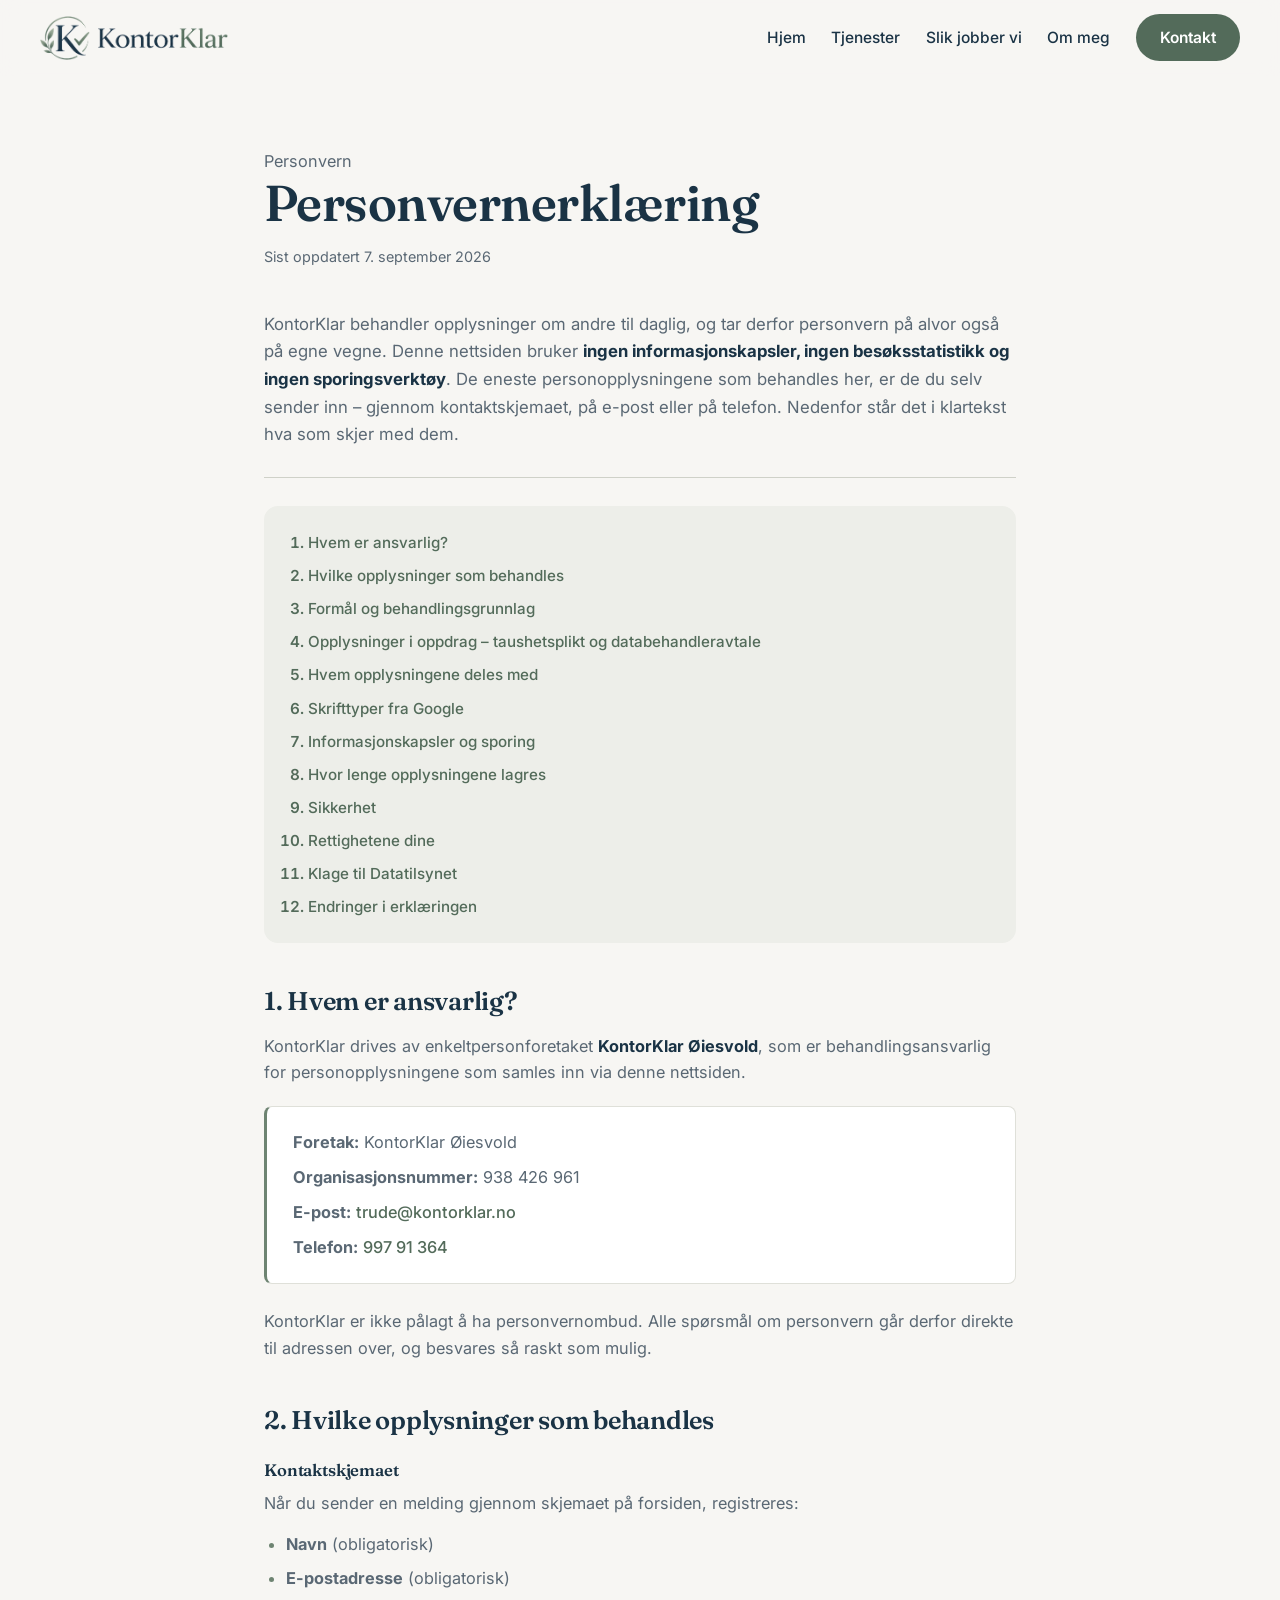
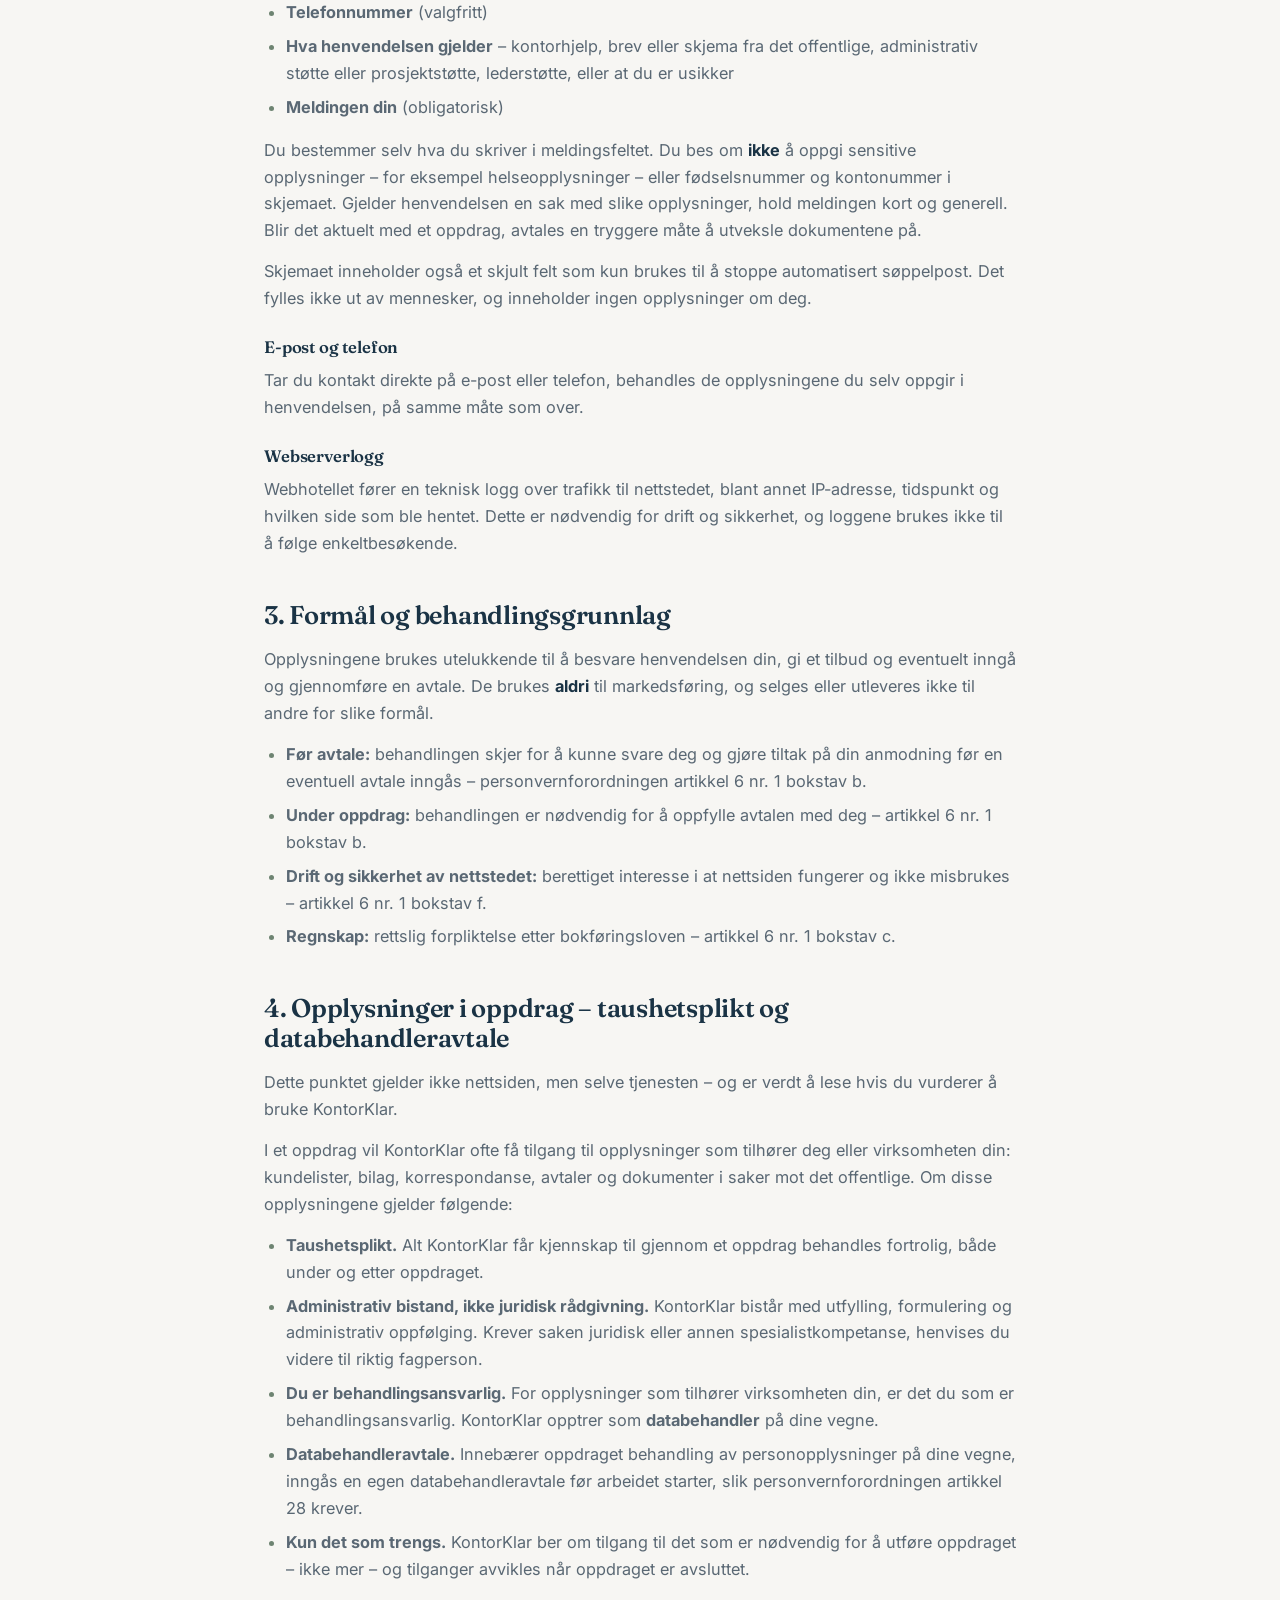
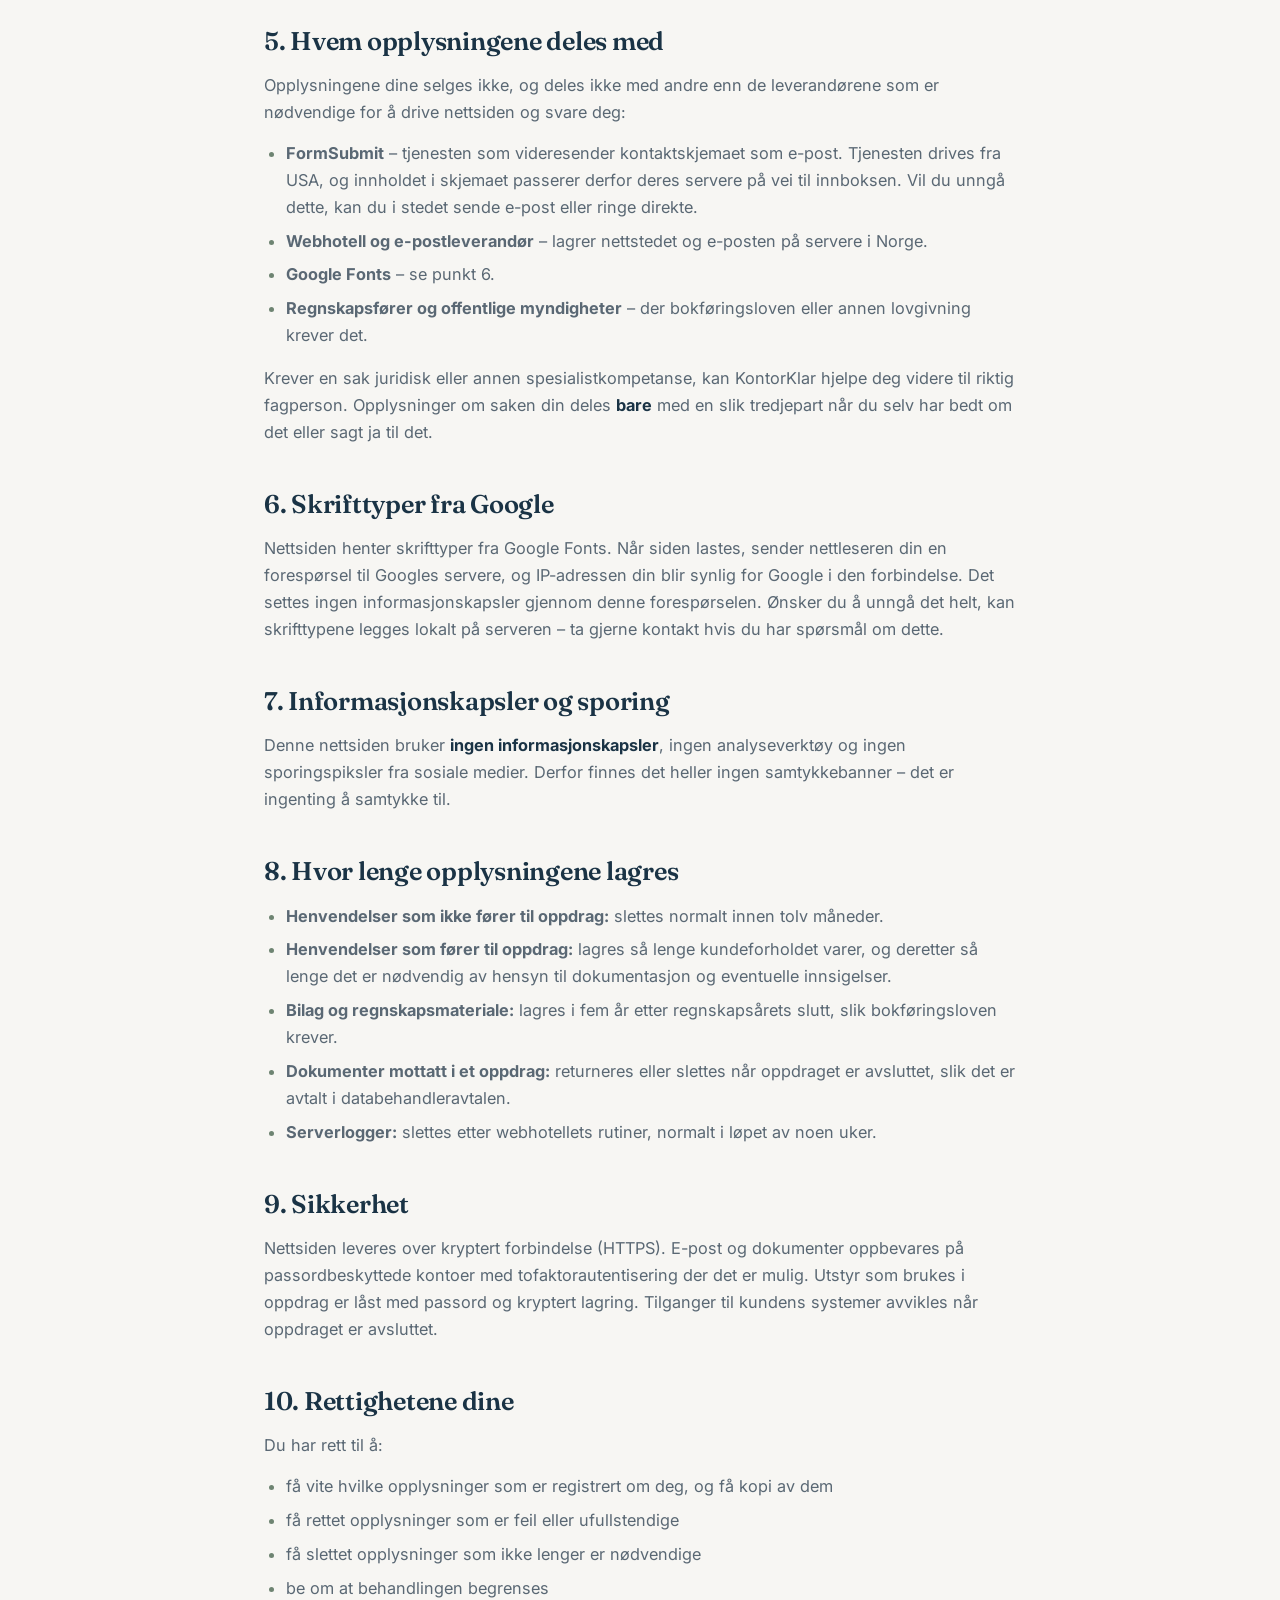
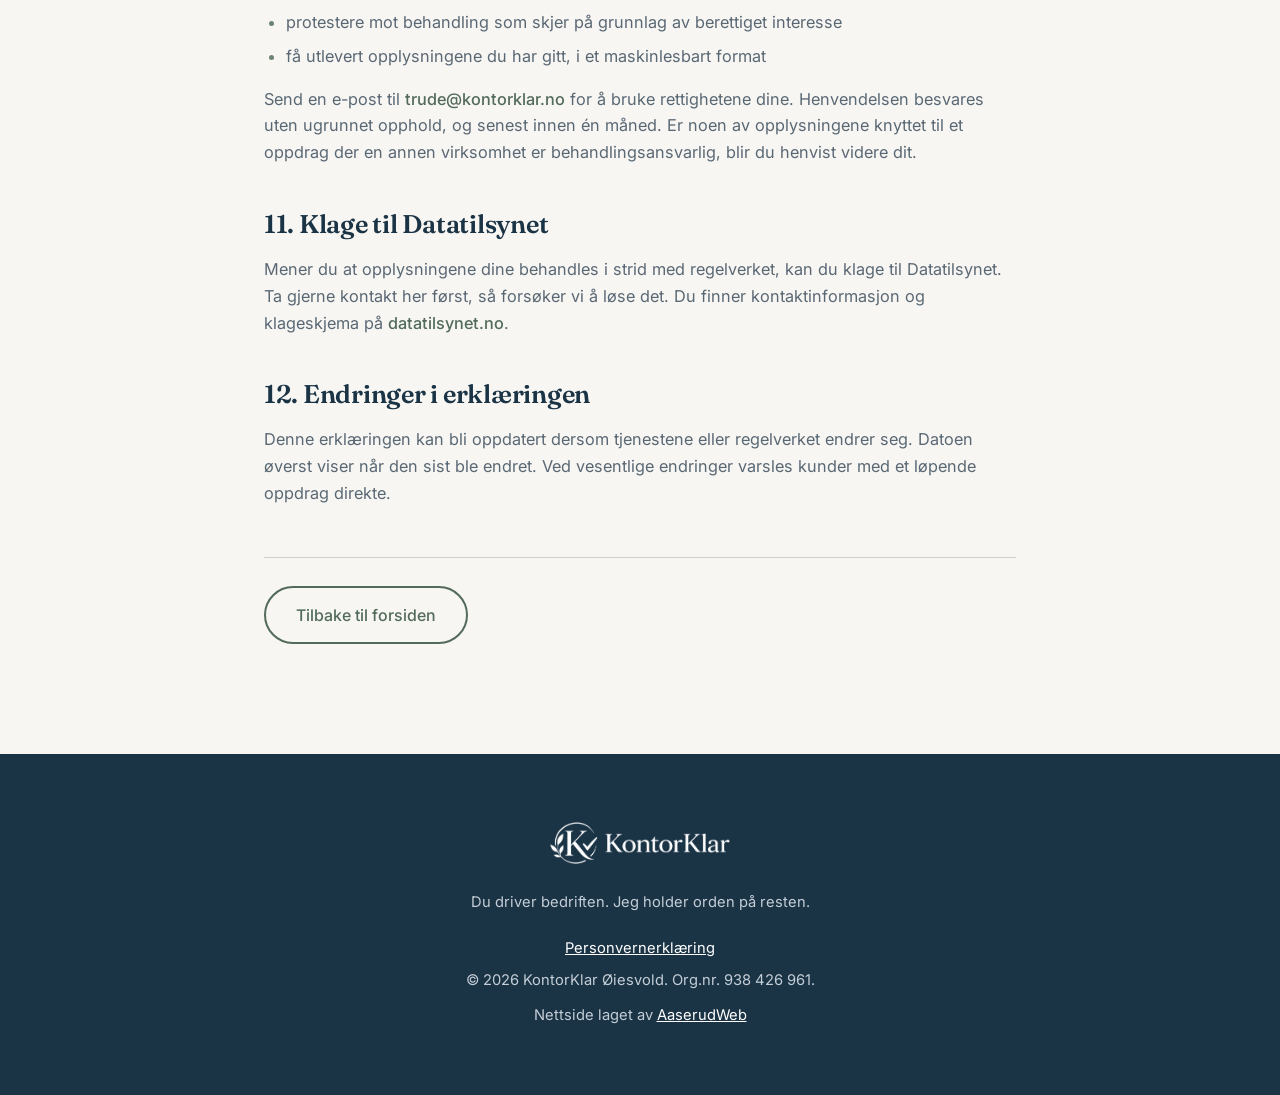
==== commit fde47ac6: "Fyll inn kontaktopplysningene Foretaket er registrert i Brønnøysund som KontorKlar Øiesvold, enkeltp" ====
--- a/personvern.html
+++ b/personvern.html
@@ -39,8 +39,7 @@
   <section class="legal-hero">
     <p class="section-kicker">Personvern</p>
     <h1>Personvernerklæring</h1>
-    <!-- TODO: oppdater datoen når erklæringen ferdigstilles -->
-    <p class="legal-updated">Sist oppdatert 5. september 2026</p>
+    <p class="legal-updated">Sist oppdatert 7. september 2026</p>
   </section>
 
   <article class="legal">
@@ -72,17 +71,16 @@
     <!-- 1 -->
     <h2 id="ansvarlig">1. Hvem er ansvarlig?</h2>
     <p>
-      KontorKlar er behandlingsansvarlig for personopplysningene som samles inn
-      via denne nettsiden.
+      KontorKlar drives av enkeltpersonforetaket <strong>KontorKlar Øiesvold</strong>, som er
+      behandlingsansvarlig for personopplysningene som samles inn via denne
+      nettsiden.
     </p>
     <div class="legal-box">
       <ul>
-        <!-- TODO: fyll inn foretaksnavn, org.nr., adresse, e-post og telefon -->
-        <li><strong>Foretak:</strong> TODO</li>
-        <li><strong>Organisasjonsnummer:</strong> TODO</li>
-        <li><strong>Adresse:</strong> TODO</li>
-        <li><strong>E-post:</strong> <a href="mailto:TODO@kontorklar.no">TODO@kontorklar.no</a></li>
-        <li><strong>Telefon:</strong> <a href="tel:+47TODO">TODO</a></li>
+        <li><strong>Foretak:</strong> KontorKlar Øiesvold</li>
+        <li><strong>Organisasjonsnummer:</strong> 938 426 961</li>
+        <li><strong>E-post:</strong> <a href="mailto:trude@kontorklar.no">trude@kontorklar.no</a></li>
+        <li><strong>Telefon:</strong> <a href="tel:+4799791364">997 91 364</a></li>
       </ul>
     </div>
     <p>
@@ -292,7 +290,7 @@
       <li>få utlevert opplysningene du har gitt, i et maskinlesbart format</li>
     </ul>
     <p>
-      Send en e-post til <a href="mailto:TODO@kontorklar.no">TODO@kontorklar.no</a>
+      Send en e-post til <a href="mailto:trude@kontorklar.no">trude@kontorklar.no</a>
       for å bruke rettighetene dine. Henvendelsen besvares uten ugrunnet opphold,
       og senest innen én måned. Er noen av opplysningene knyttet til et oppdrag
       der en annen virksomhet er behandlingsansvarlig, blir du henvist videre dit.
@@ -330,7 +328,7 @@
   </div>
   <p class="footer__tagline">Du driver bedriften. Jeg holder orden på resten.</p>
   <p class="footer__legal"><a href="personvern.html">Personvernerklæring</a></p>
-  <p class="footer__copy">© <span id="year">2026</span> KontorKlar. Org.nr. TODO.</p>
+  <p class="footer__copy">© <span id="year">2026</span> KontorKlar Øiesvold. Org.nr. 938 426 961.</p>
   <p class="footer__credit">Nettside laget av <a href="https://aaserudweb.no" target="_blank" rel="noopener">AaserudWeb</a></p>
 </footer>
 
--- a/css/style.css
+++ b/css/style.css
@@ -618,31 +618,19 @@
 
 .om {
   display: grid;
-  grid-template-columns: 0.72fr 1.28fr;
+  grid-template-columns: 0.88fr 1.12fr;
   gap: clamp(26px, 4vw, 56px);
   align-items: start;
 }
 
 .om__figur { margin: 0; }
-.om__foto,
-.om__plassholder {
+
+/* Ingen fast aspect-ratio her. Bildet beholder sitt eget format, saa et
+   nytt portrett kan byttes inn uten aa bli beskaaret eller strukket. */
+.om__foto {
   width: 100%;
-  aspect-ratio: 4 / 5;
+  height: auto;
   border-radius: 3px;
-}
-.om__foto { object-fit: cover; }
-
-/* Midlertidig monogram til portrettet foreligger */
-.om__plassholder {
-  background: var(--bg-alt);
-  border: 1px solid var(--rule);
-  display: grid;
-  place-items: center;
-}
-.om__plassholder span {
-  font-family: var(--font-head);
-  font-size: clamp(2.2rem, 5vw, 3.2rem);
-  color: var(--green);
 }
 
 .om__tekst p + p { margin-top: 15px; }
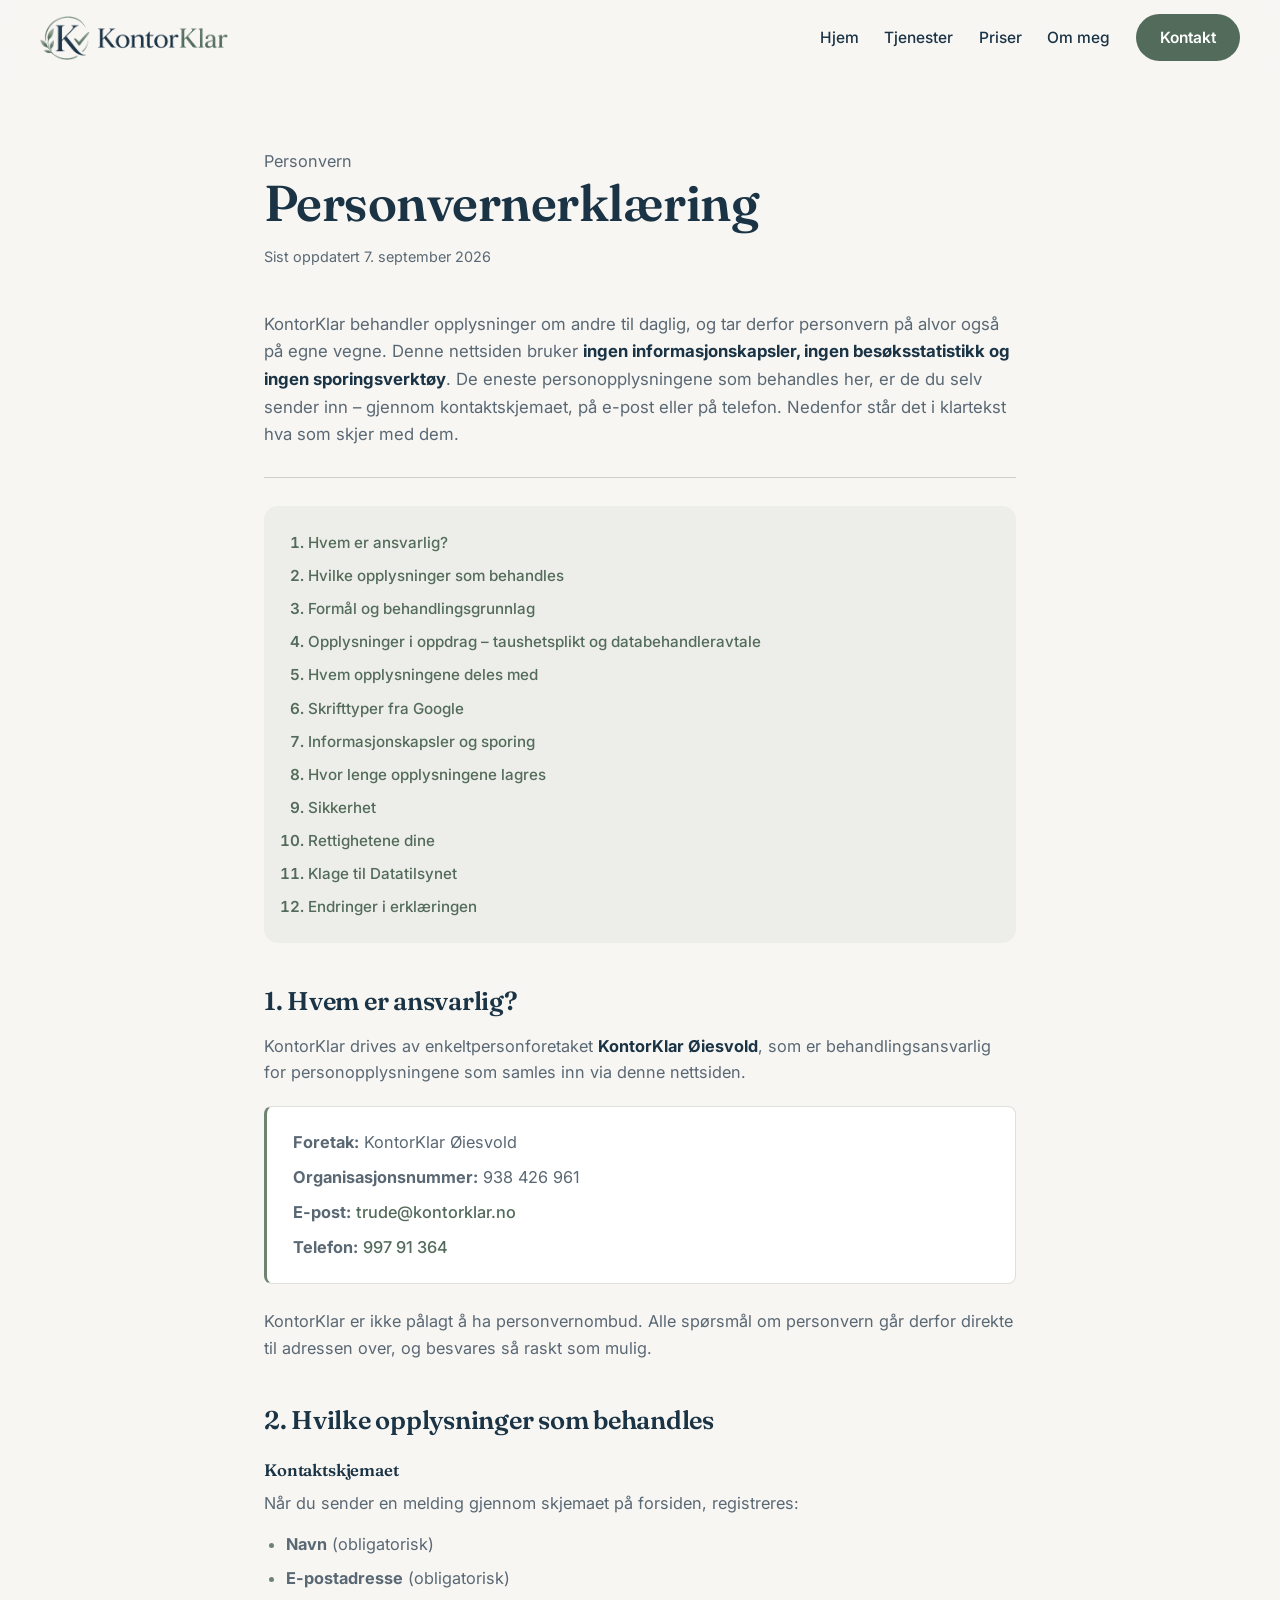
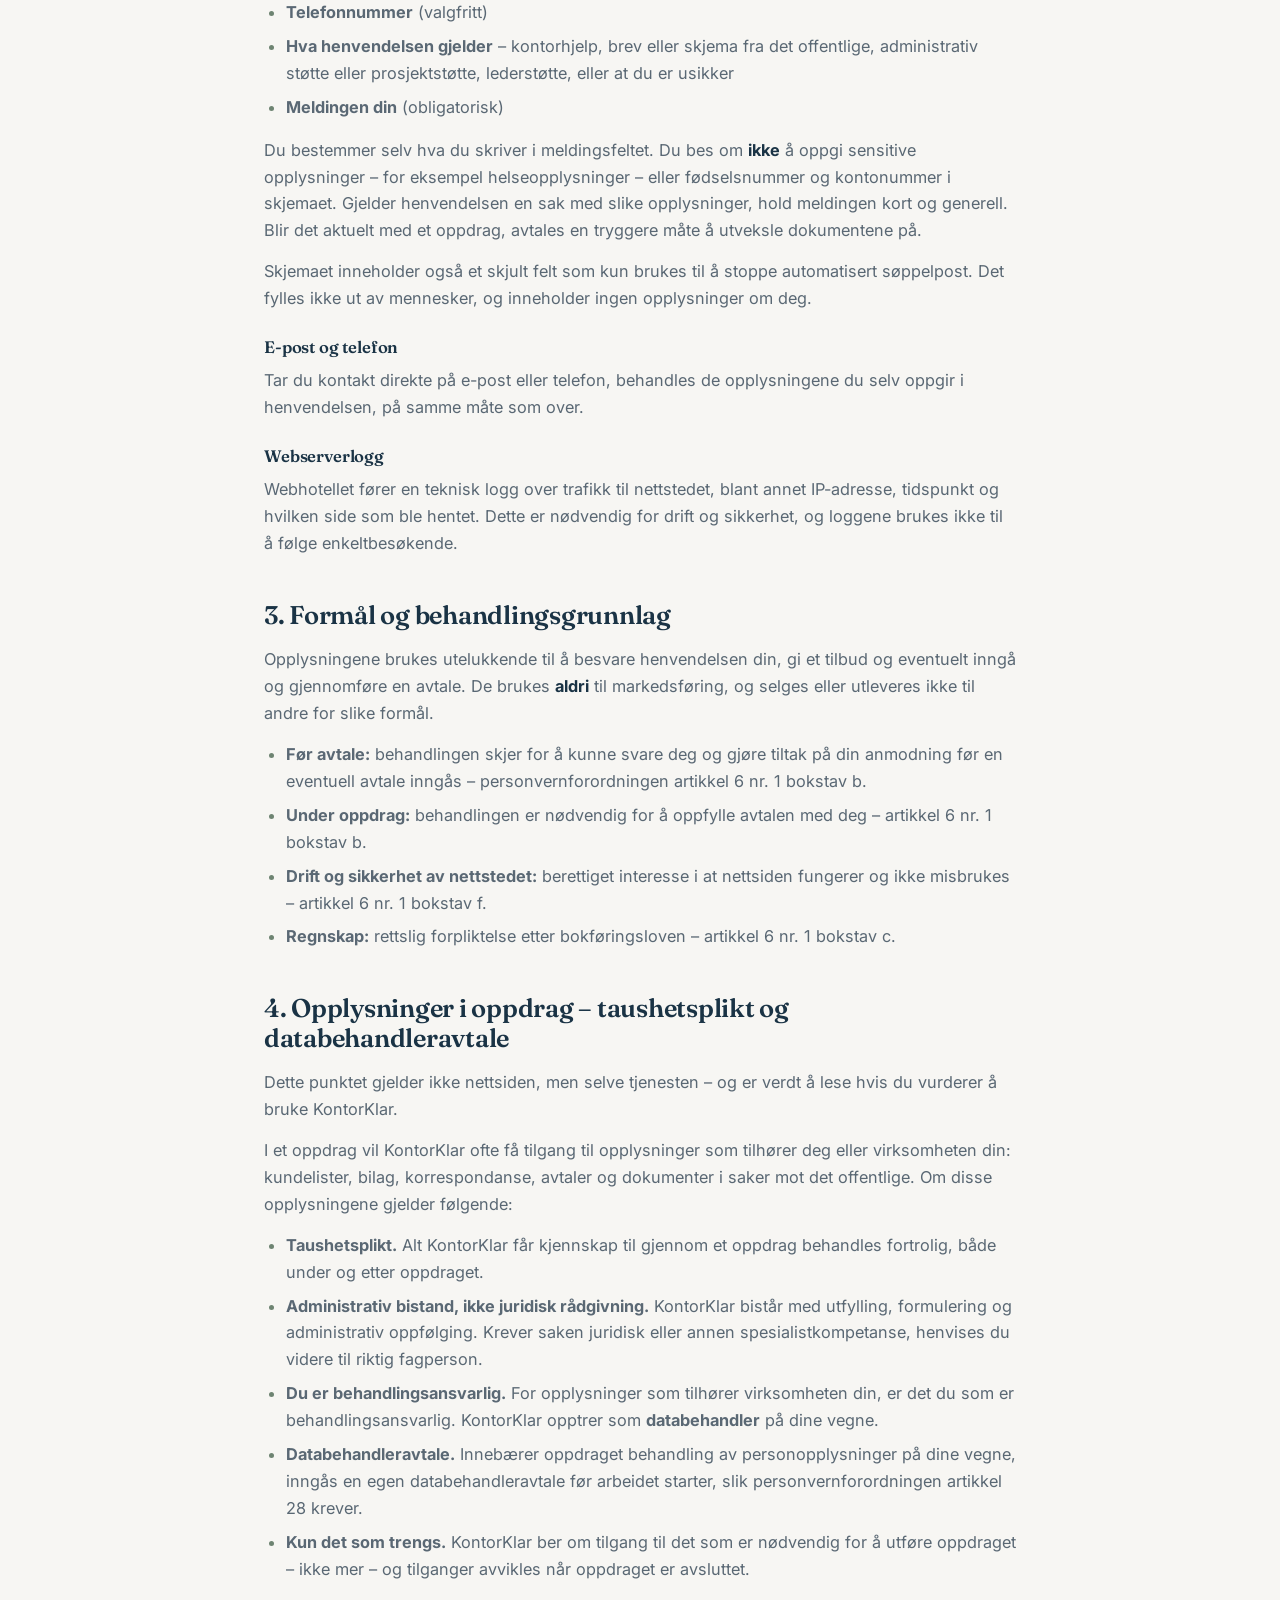
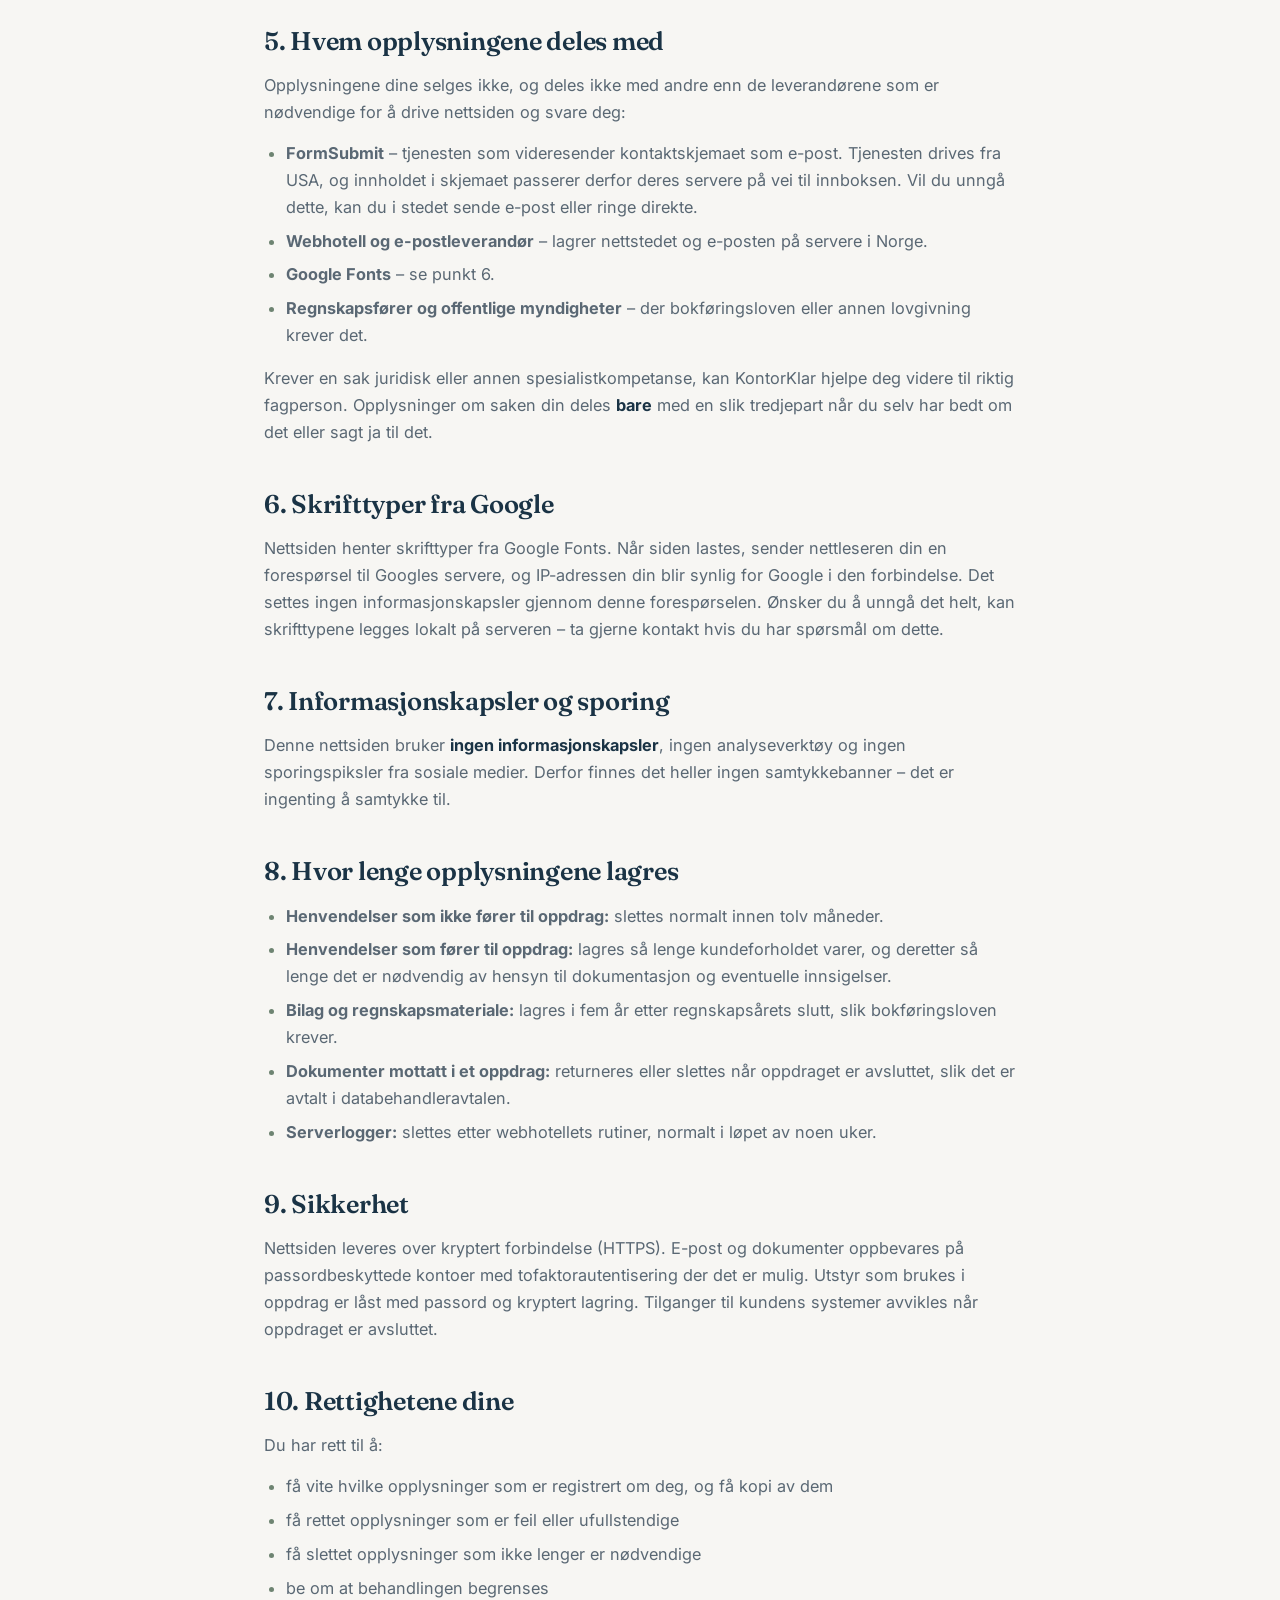
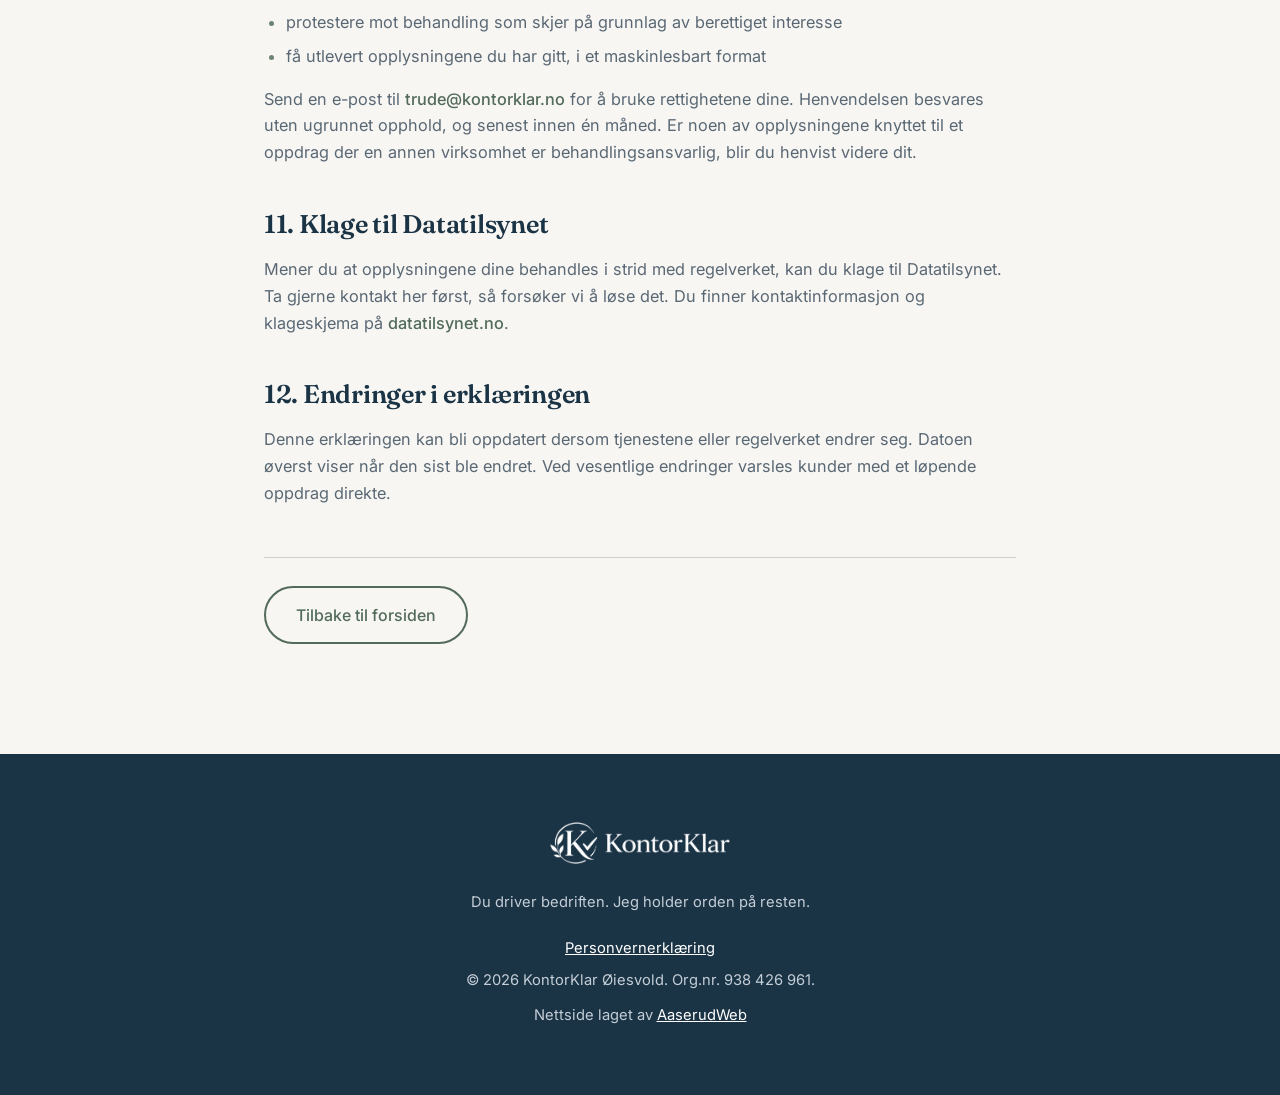
==== commit 8ffb99b3: "Rett død navlenke i personvernerklæringen Da #slik ble erstattet av prisseksjonene, oppdaterte jeg b" ====
--- a/personvern.html
+++ b/personvern.html
@@ -25,7 +25,7 @@
   <nav class="site-nav" id="siteNav" aria-label="Hovedmeny">
     <a href="index.html">Hjem</a>
     <a href="index.html#tjenester">Tjenester</a>
-    <a href="index.html#slik">Slik jobber vi</a>
+    <a href="index.html#fastdag">Priser</a>
     <a href="index.html#om">Om meg</a>
     <a href="index.html#kontakt" class="nav-cta">Kontakt</a>
   </nav>
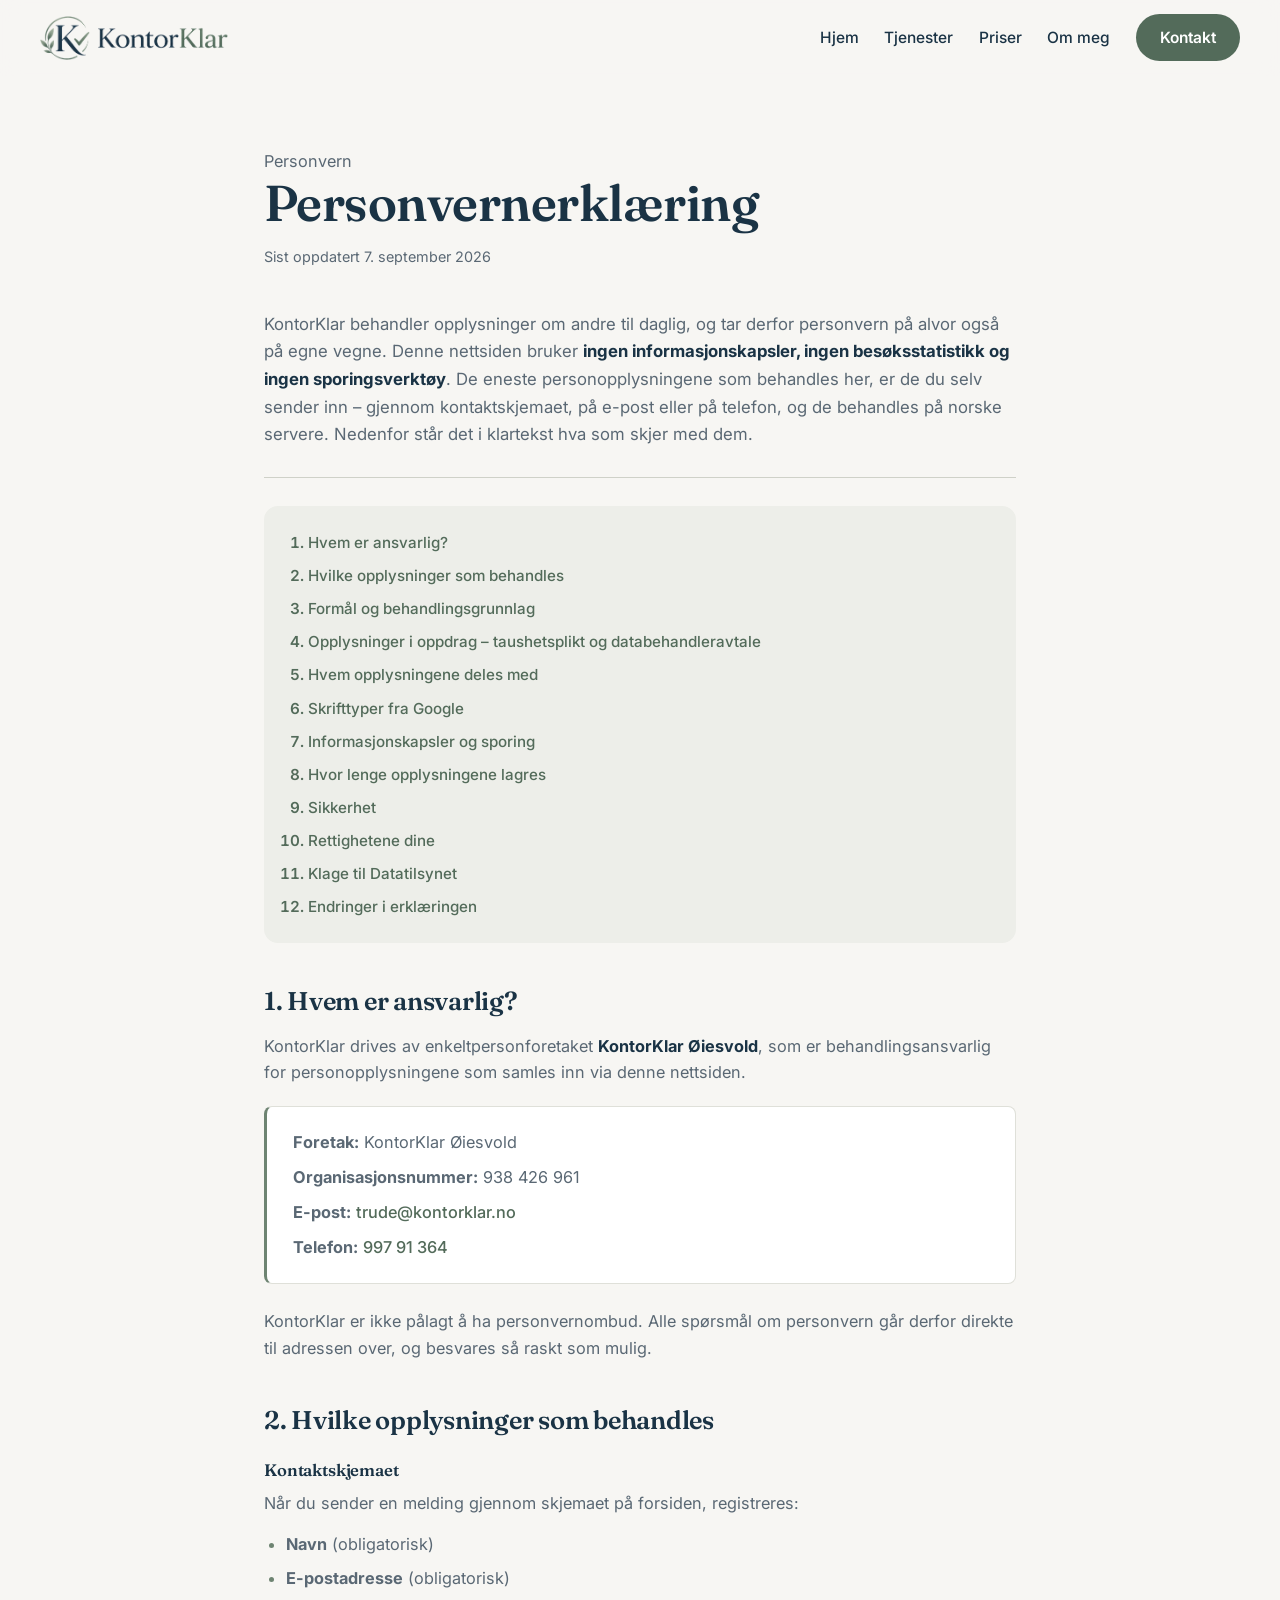
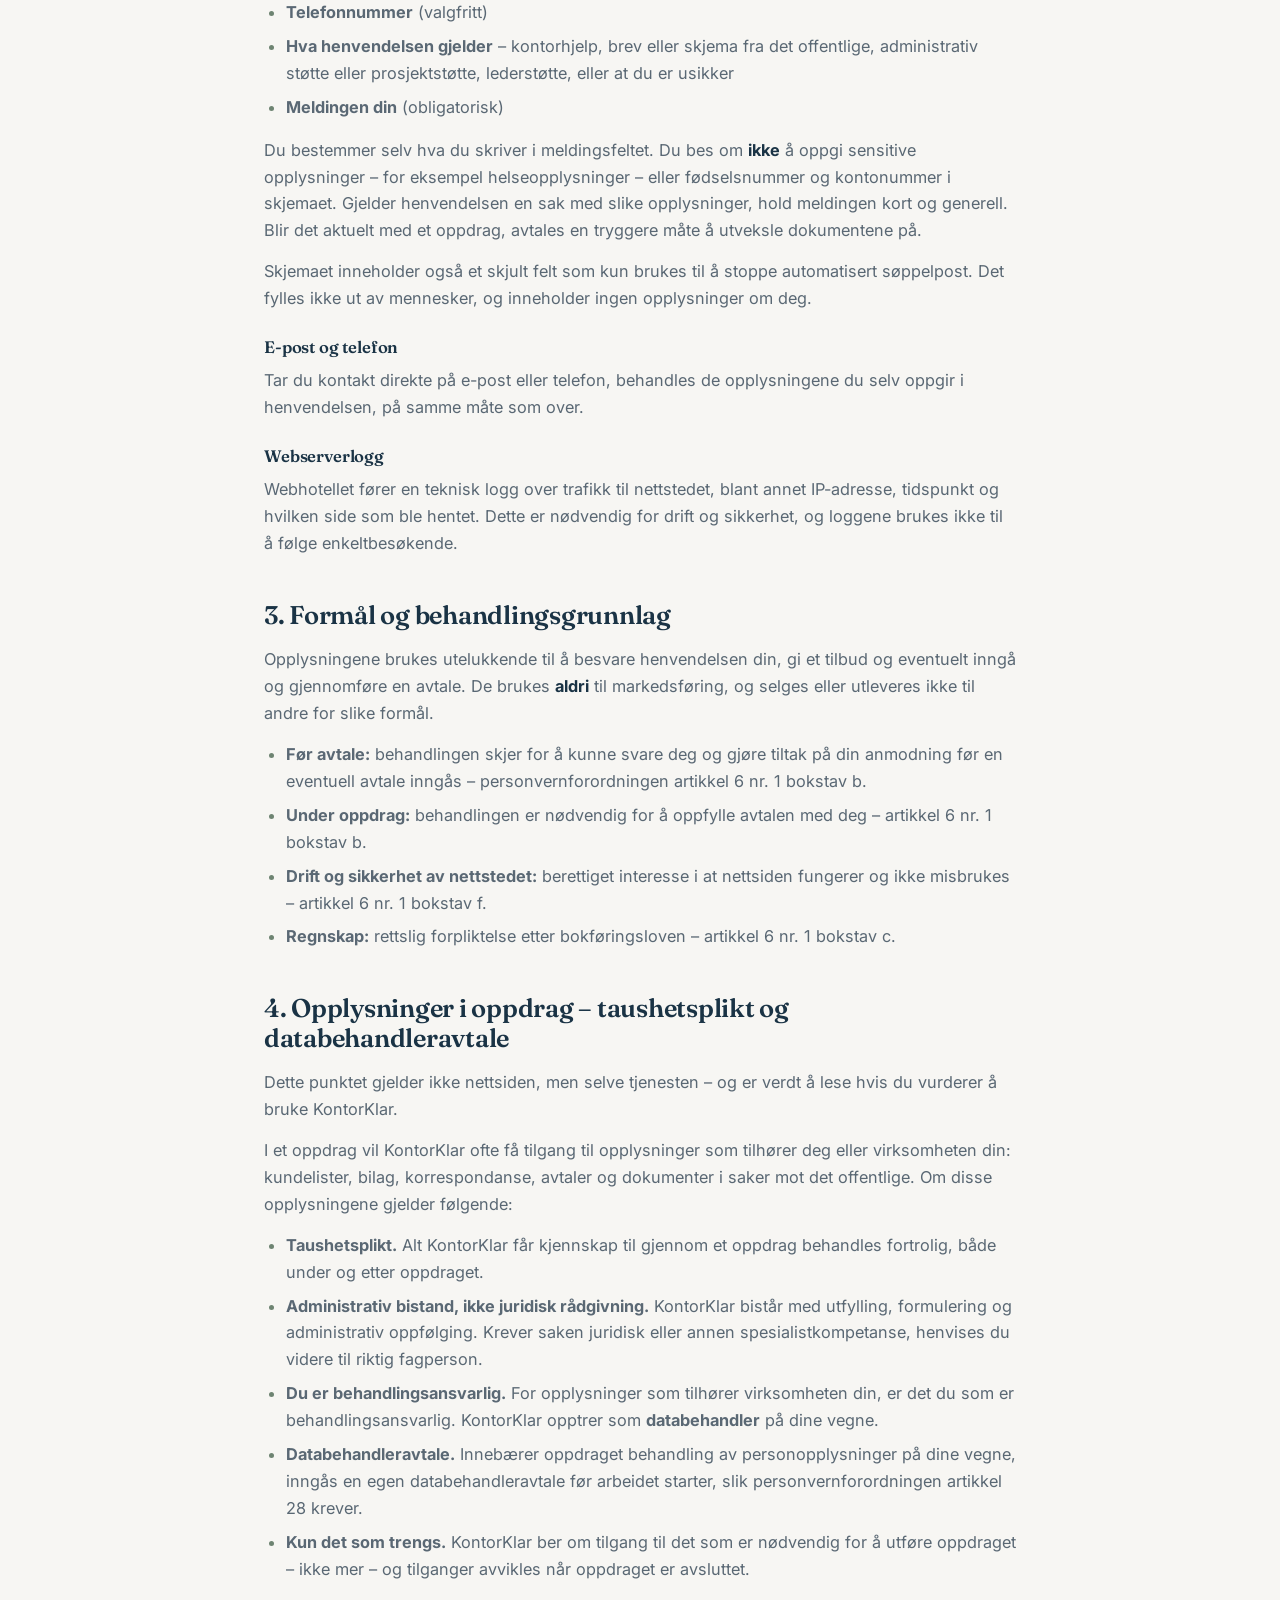
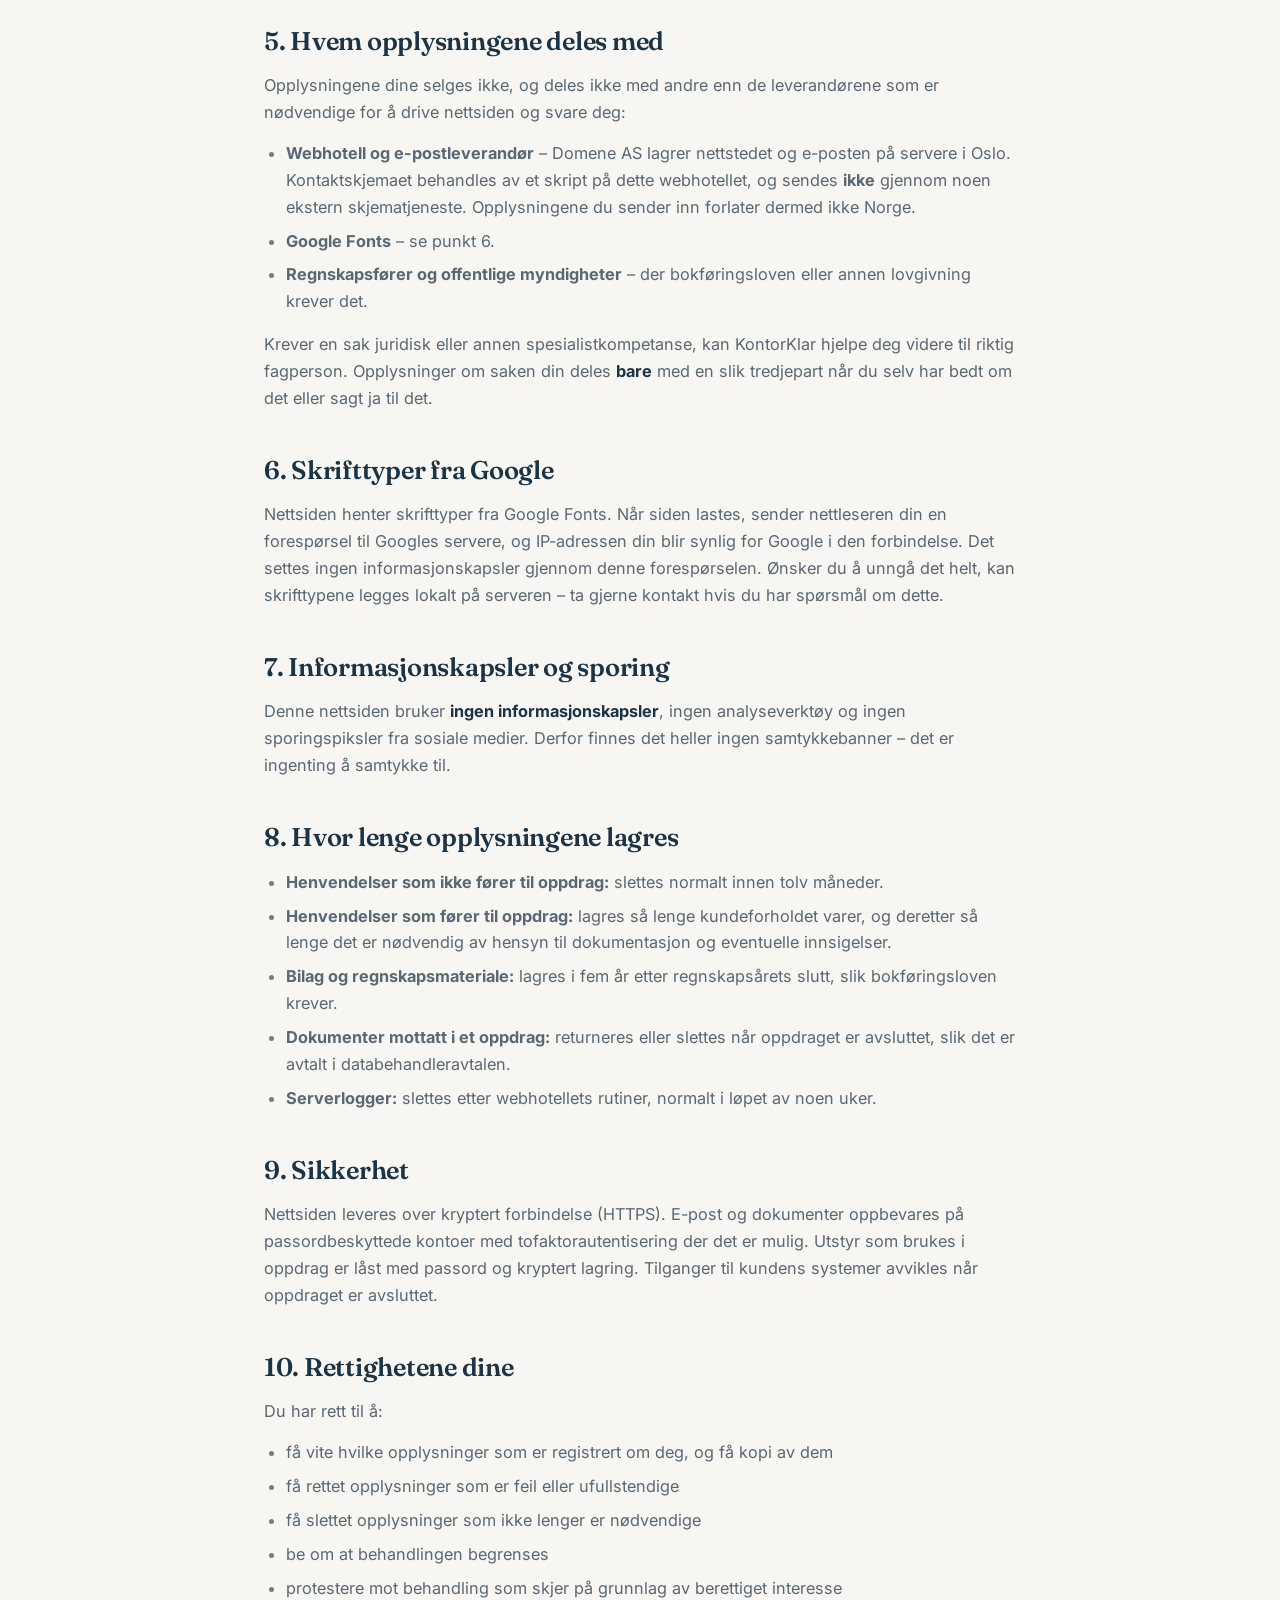
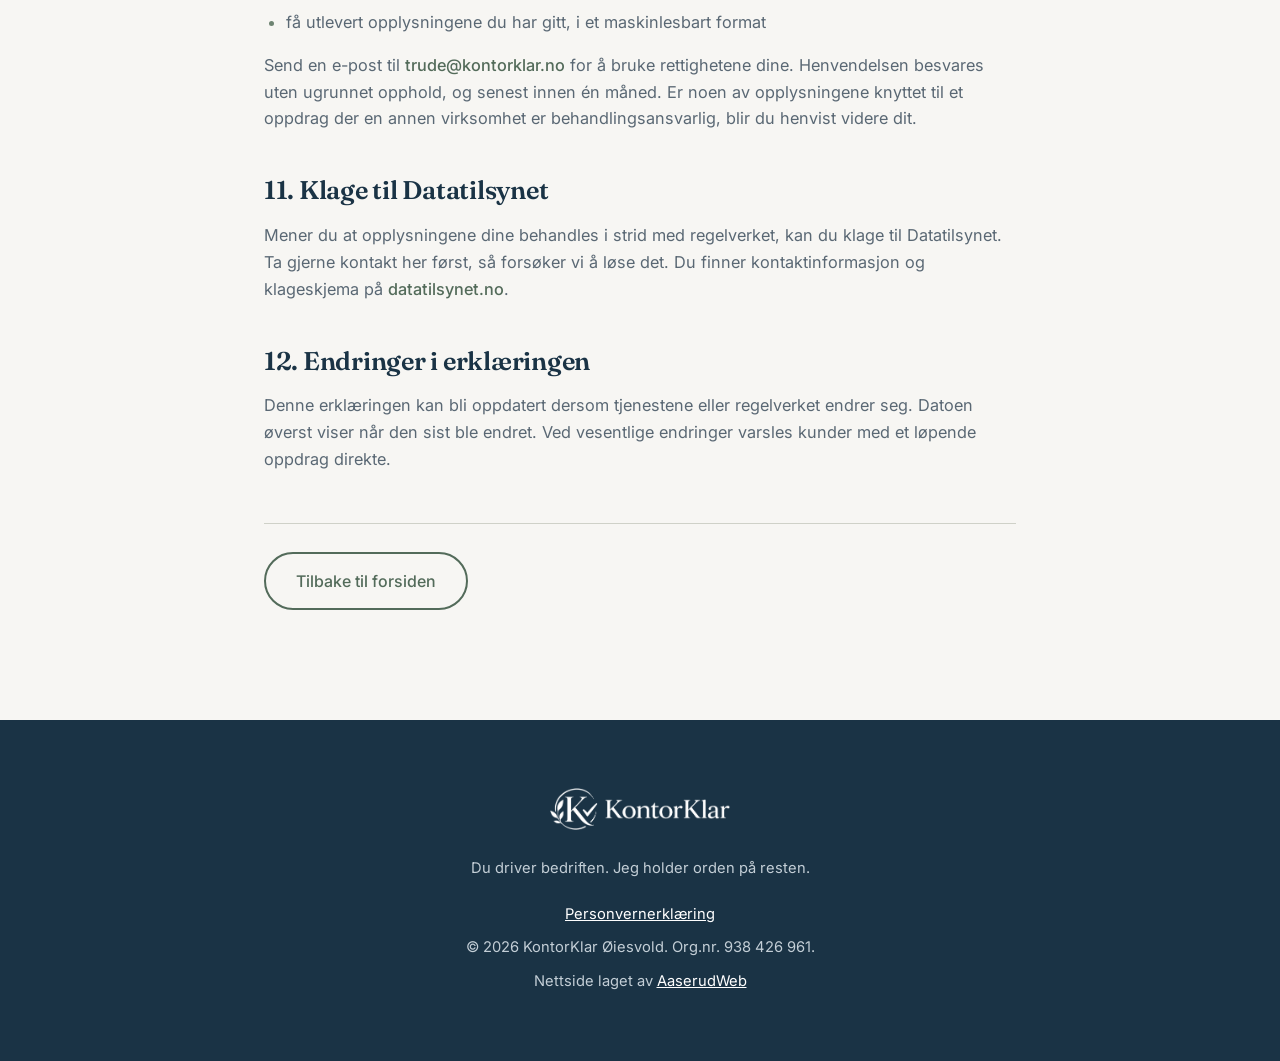
==== commit 3f603518: "Bytt FormSubmit med send.php på eget webhotell Trude bruker webhotell hos domene.no, ikke Domeneshop" ====
--- a/personvern.html
+++ b/personvern.html
@@ -50,7 +50,8 @@
       <strong>ingen informasjonskapsler, ingen besøksstatistikk og ingen
       sporingsverktøy</strong>. De eneste personopplysningene som behandles her,
       er de du selv sender inn – gjennom kontaktskjemaet, på e-post eller på
-      telefon. Nedenfor står det i klartekst hva som skjer med dem.
+      telefon, og de behandles på norske servere. Nedenfor står det i klartekst
+      hva som skjer med dem.
     </p>
 
     <ol class="legal-toc">
@@ -201,14 +202,11 @@
     </p>
     <ul>
       <li>
-        <strong>FormSubmit</strong> – tjenesten som videresender kontaktskjemaet
-        som e-post. Tjenesten drives fra USA, og innholdet i skjemaet passerer
-        derfor deres servere på vei til innboksen. Vil du unngå dette, kan du i
-        stedet sende e-post eller ringe direkte.
-      </li>
-      <li>
-        <strong>Webhotell og e-postleverandør</strong> – lagrer nettstedet og
-        e-posten på servere i Norge.
+        <strong>Webhotell og e-postleverandør</strong> – Domene AS lagrer
+        nettstedet og e-posten på servere i Oslo. Kontaktskjemaet behandles av
+        et skript på dette webhotellet, og sendes <strong>ikke</strong> gjennom
+        noen ekstern skjematjeneste. Opplysningene du sender inn forlater
+        dermed ikke Norge.
       </li>
       <li>
         <strong>Google Fonts</strong> – se punkt 6.
